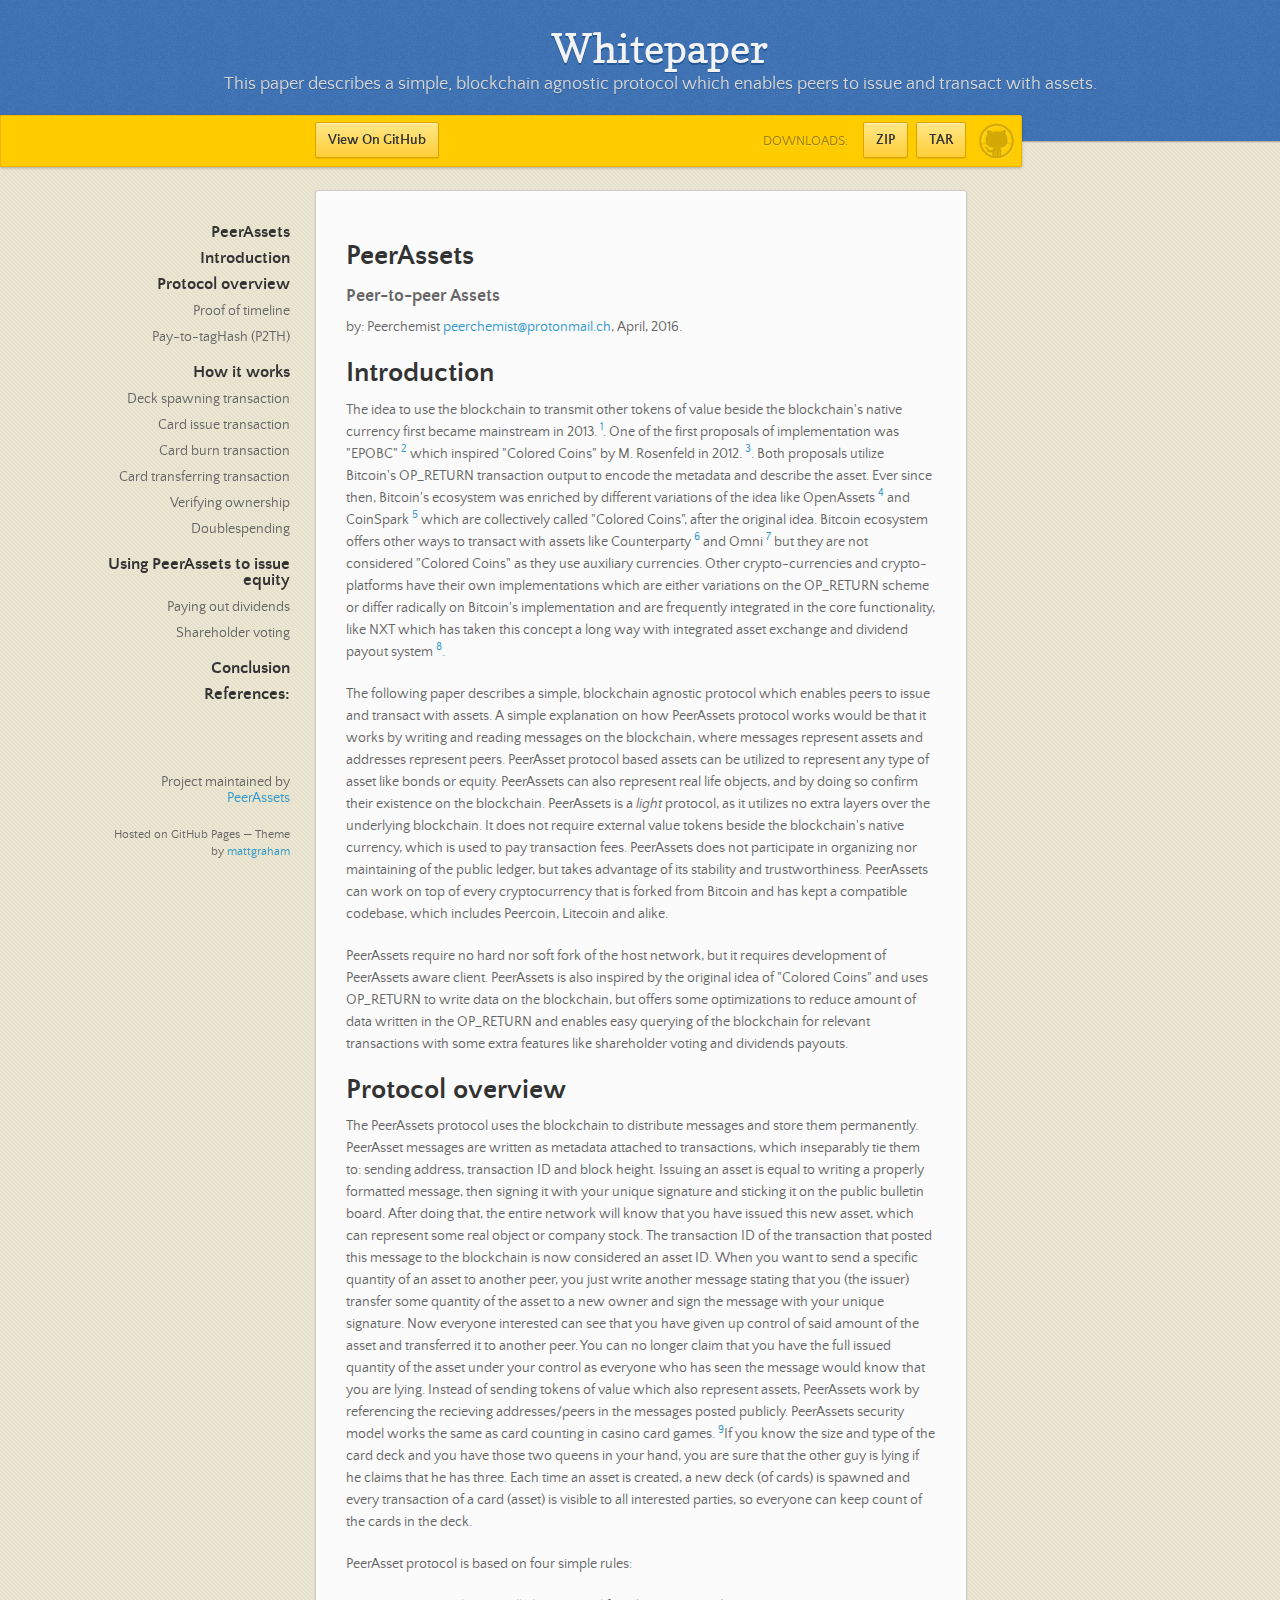
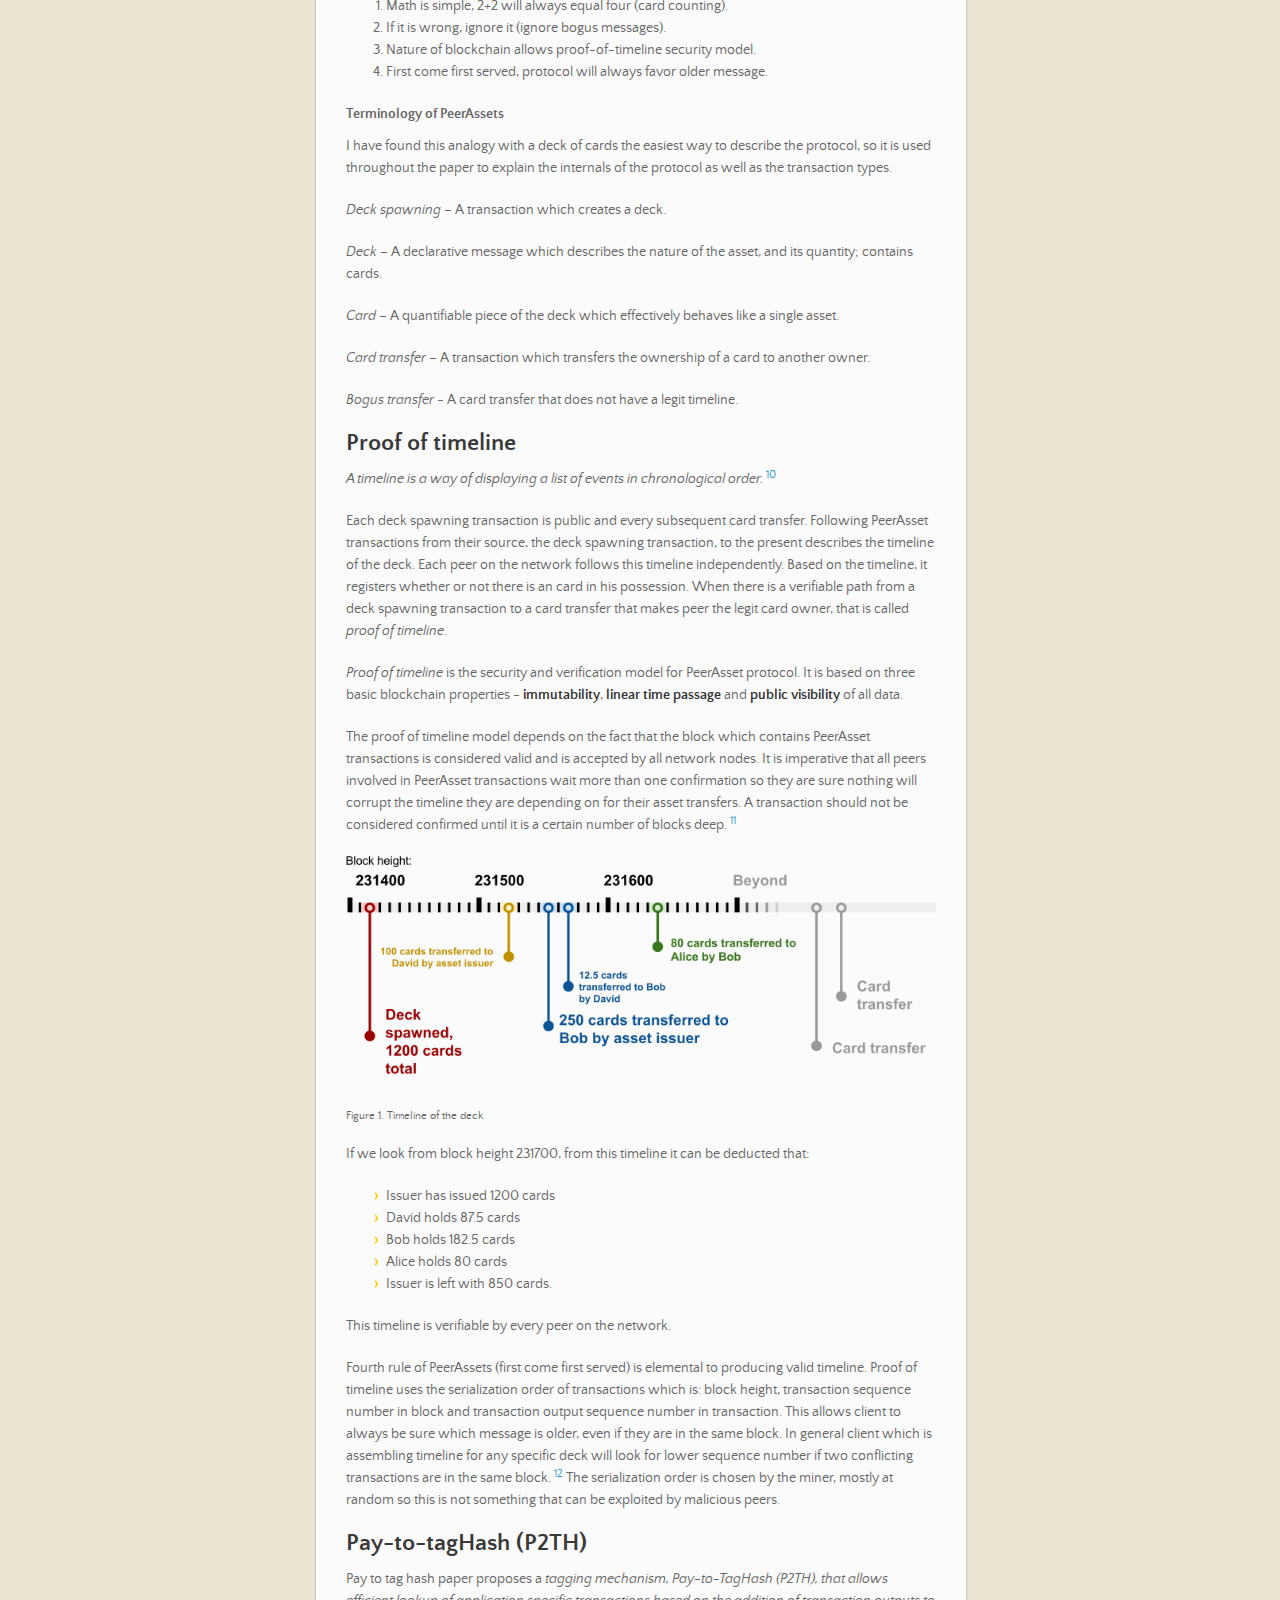
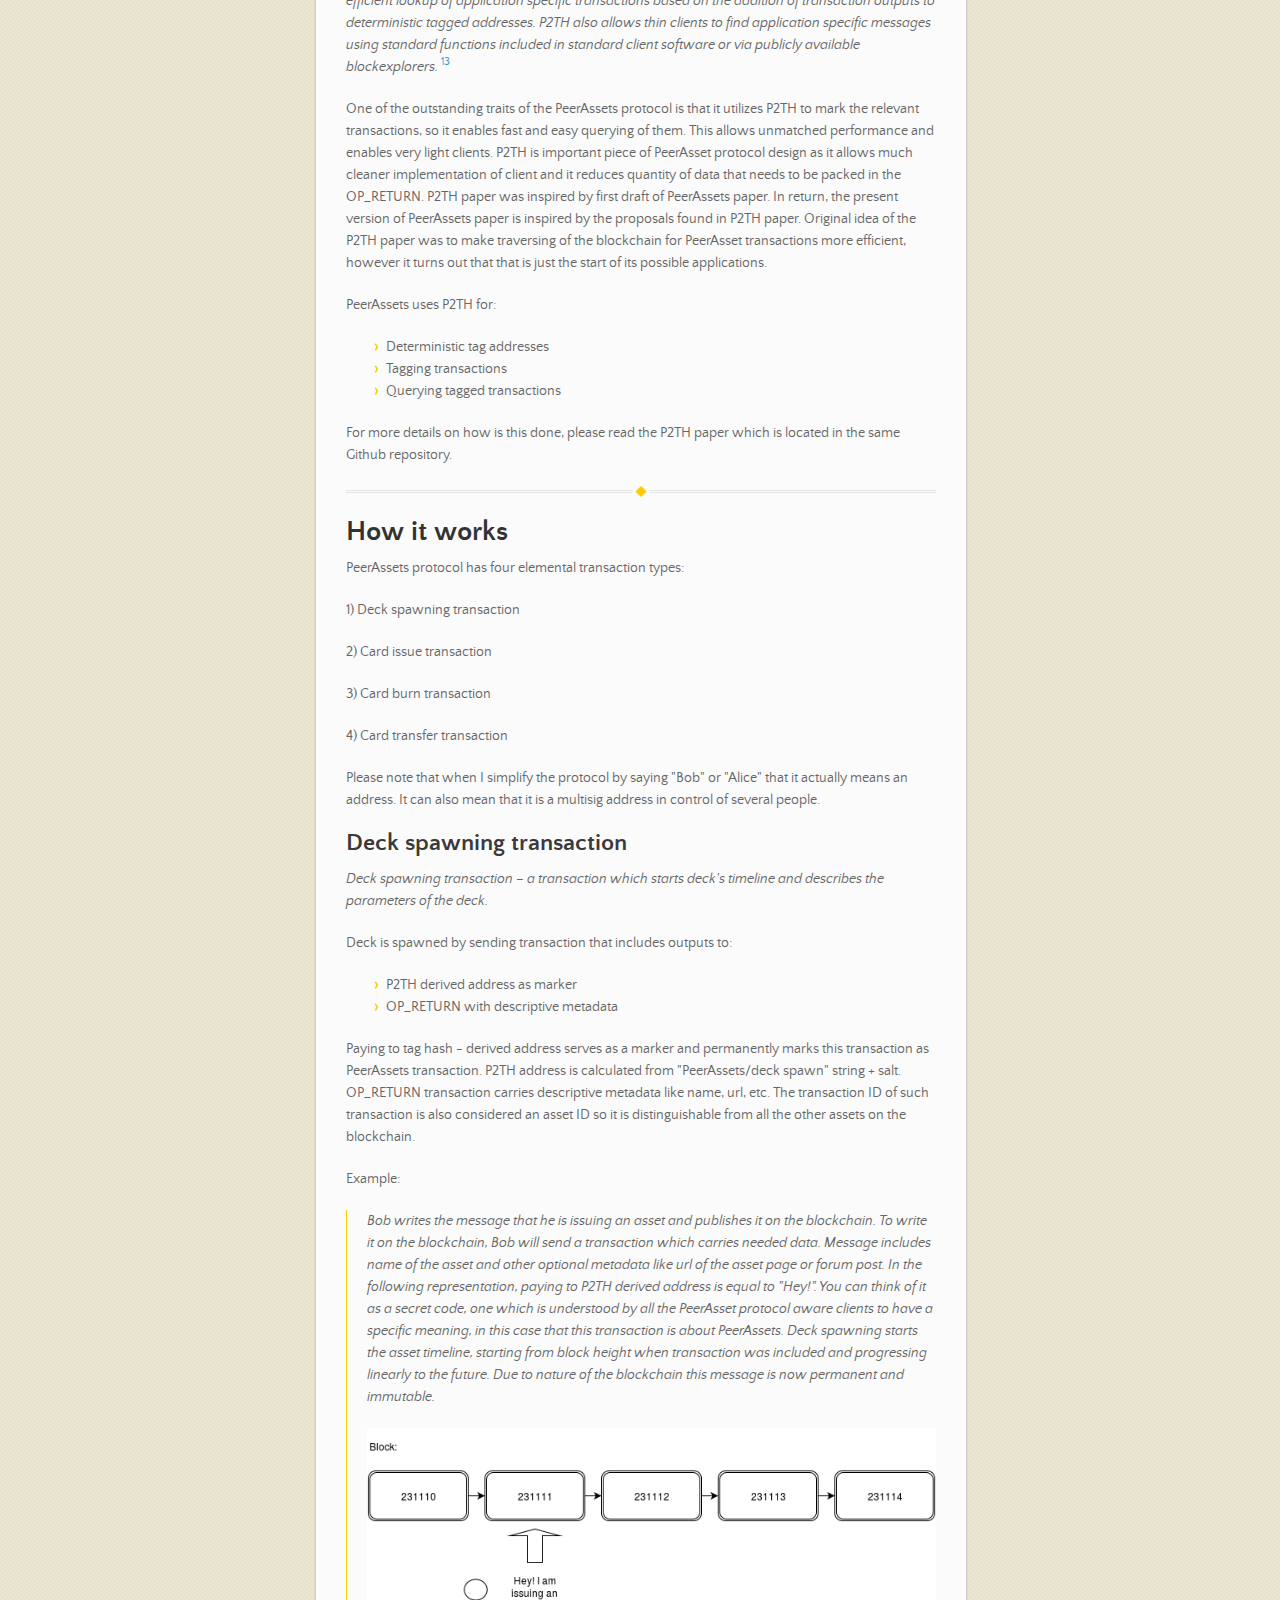
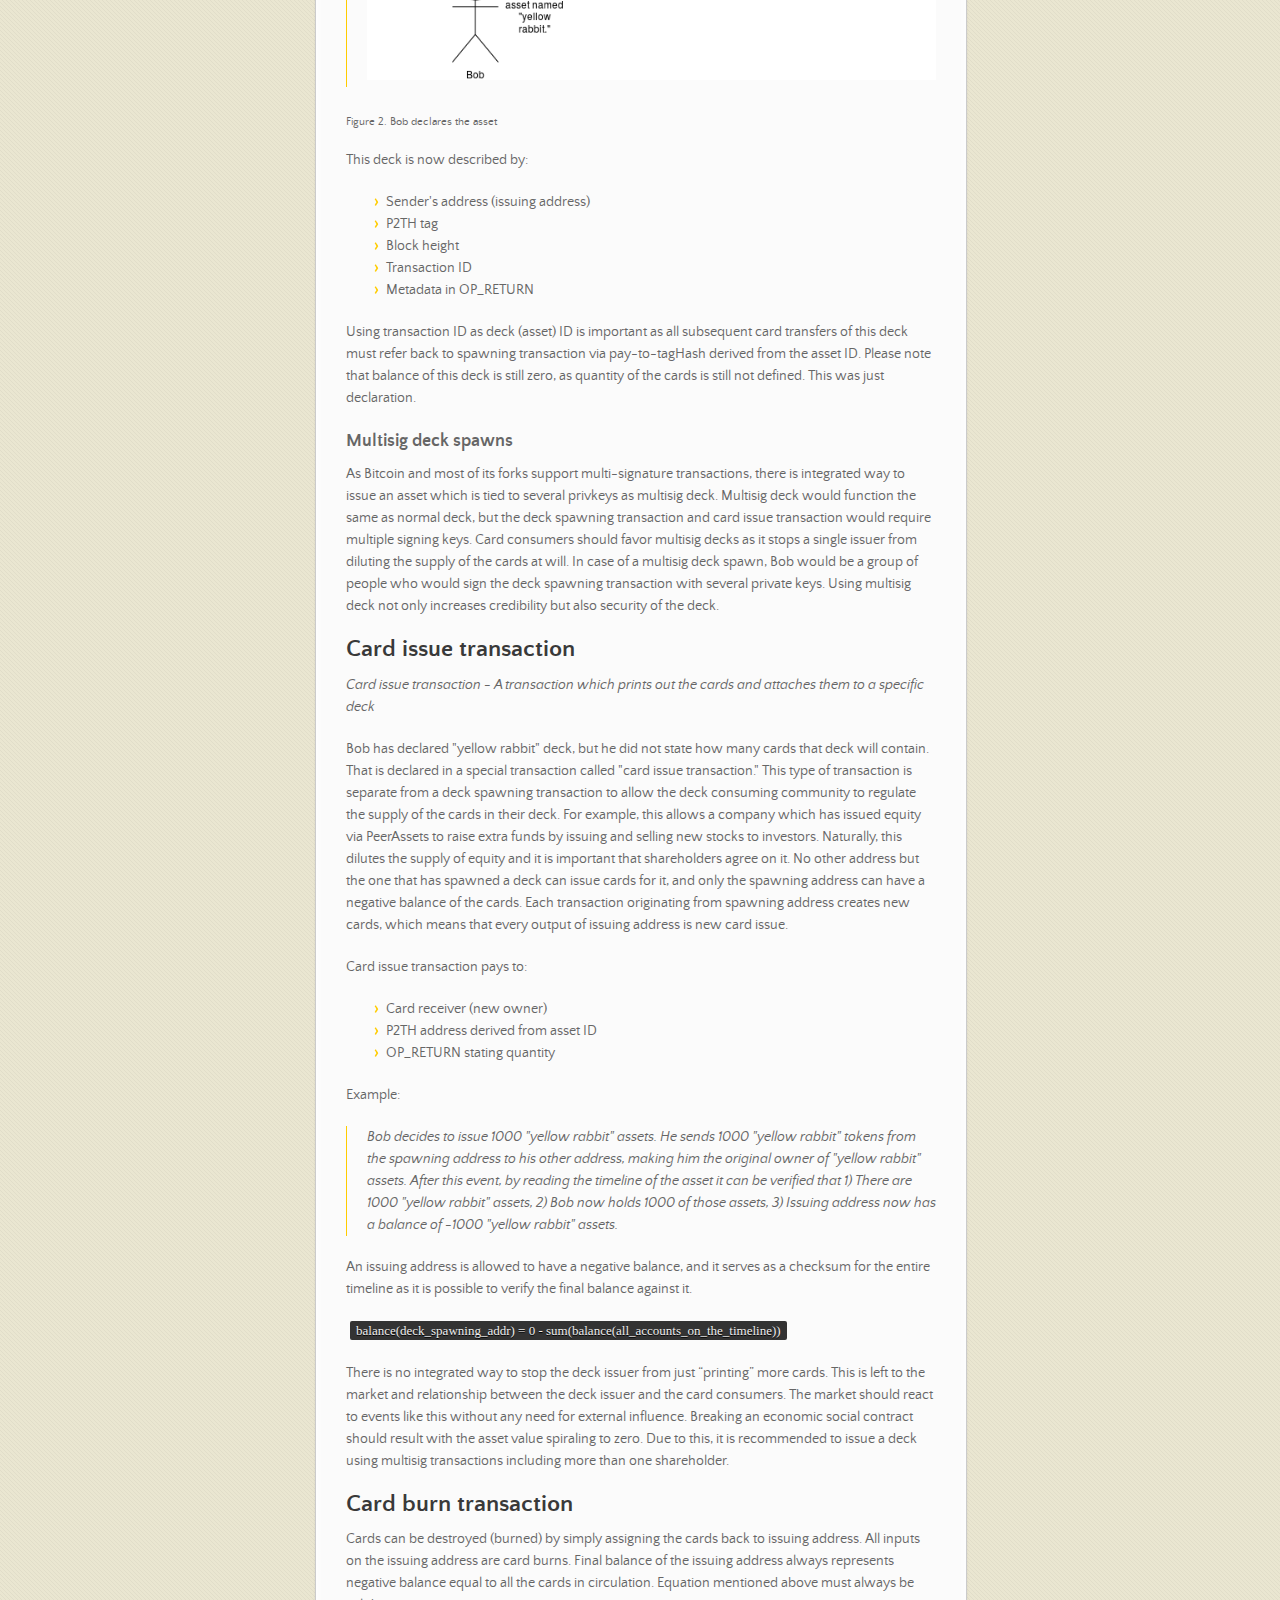
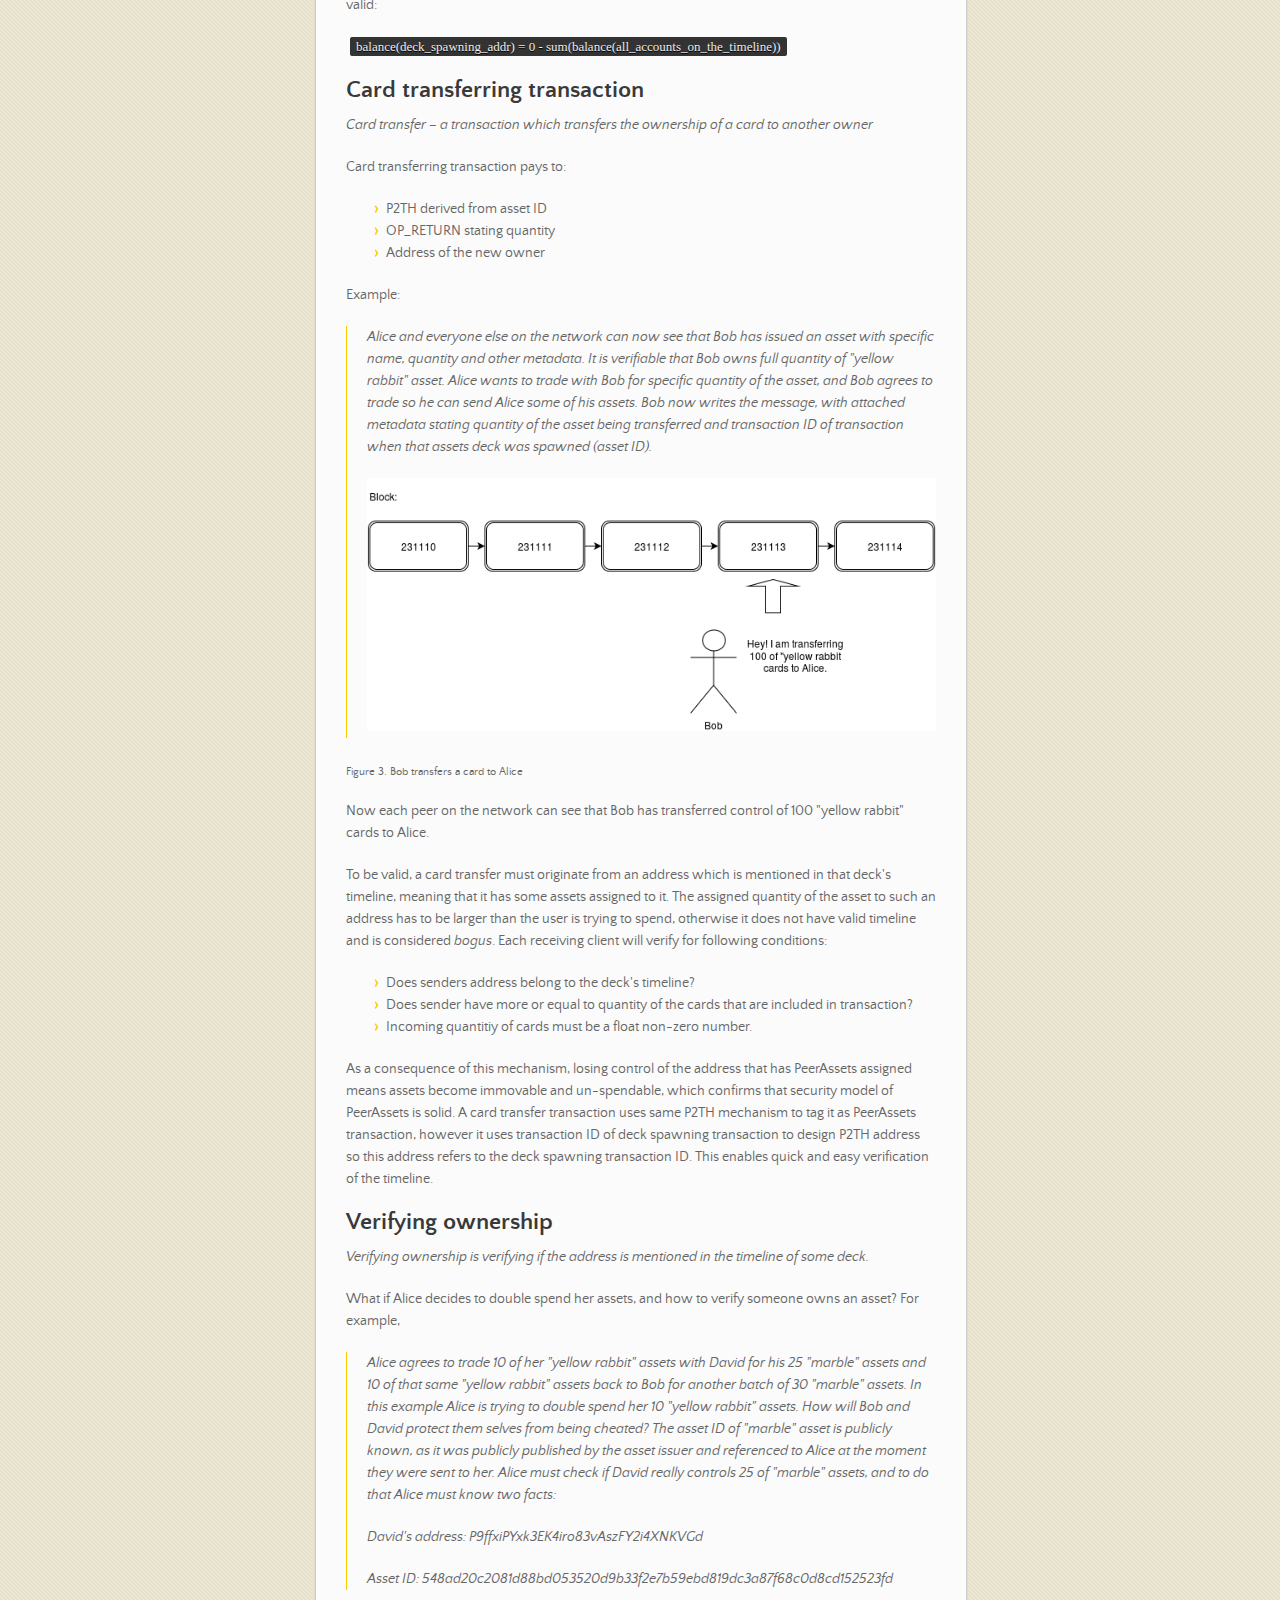
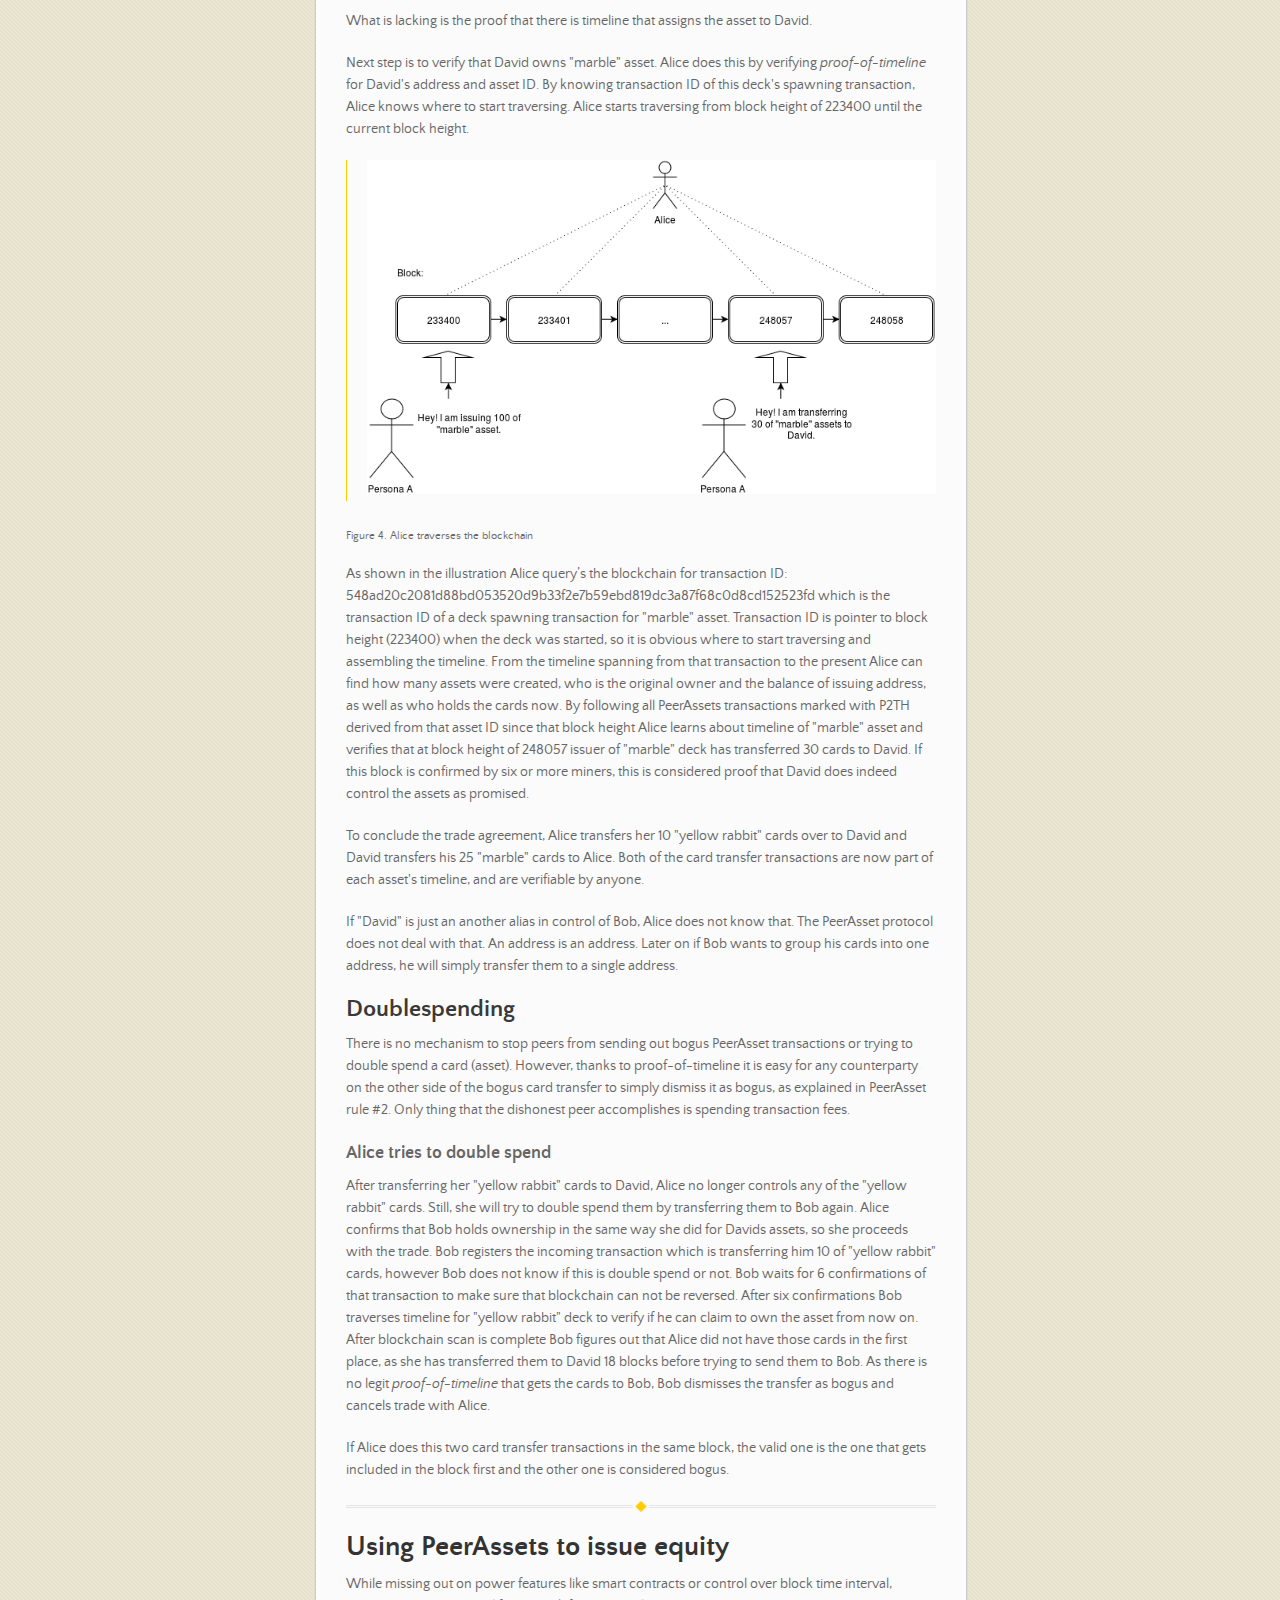
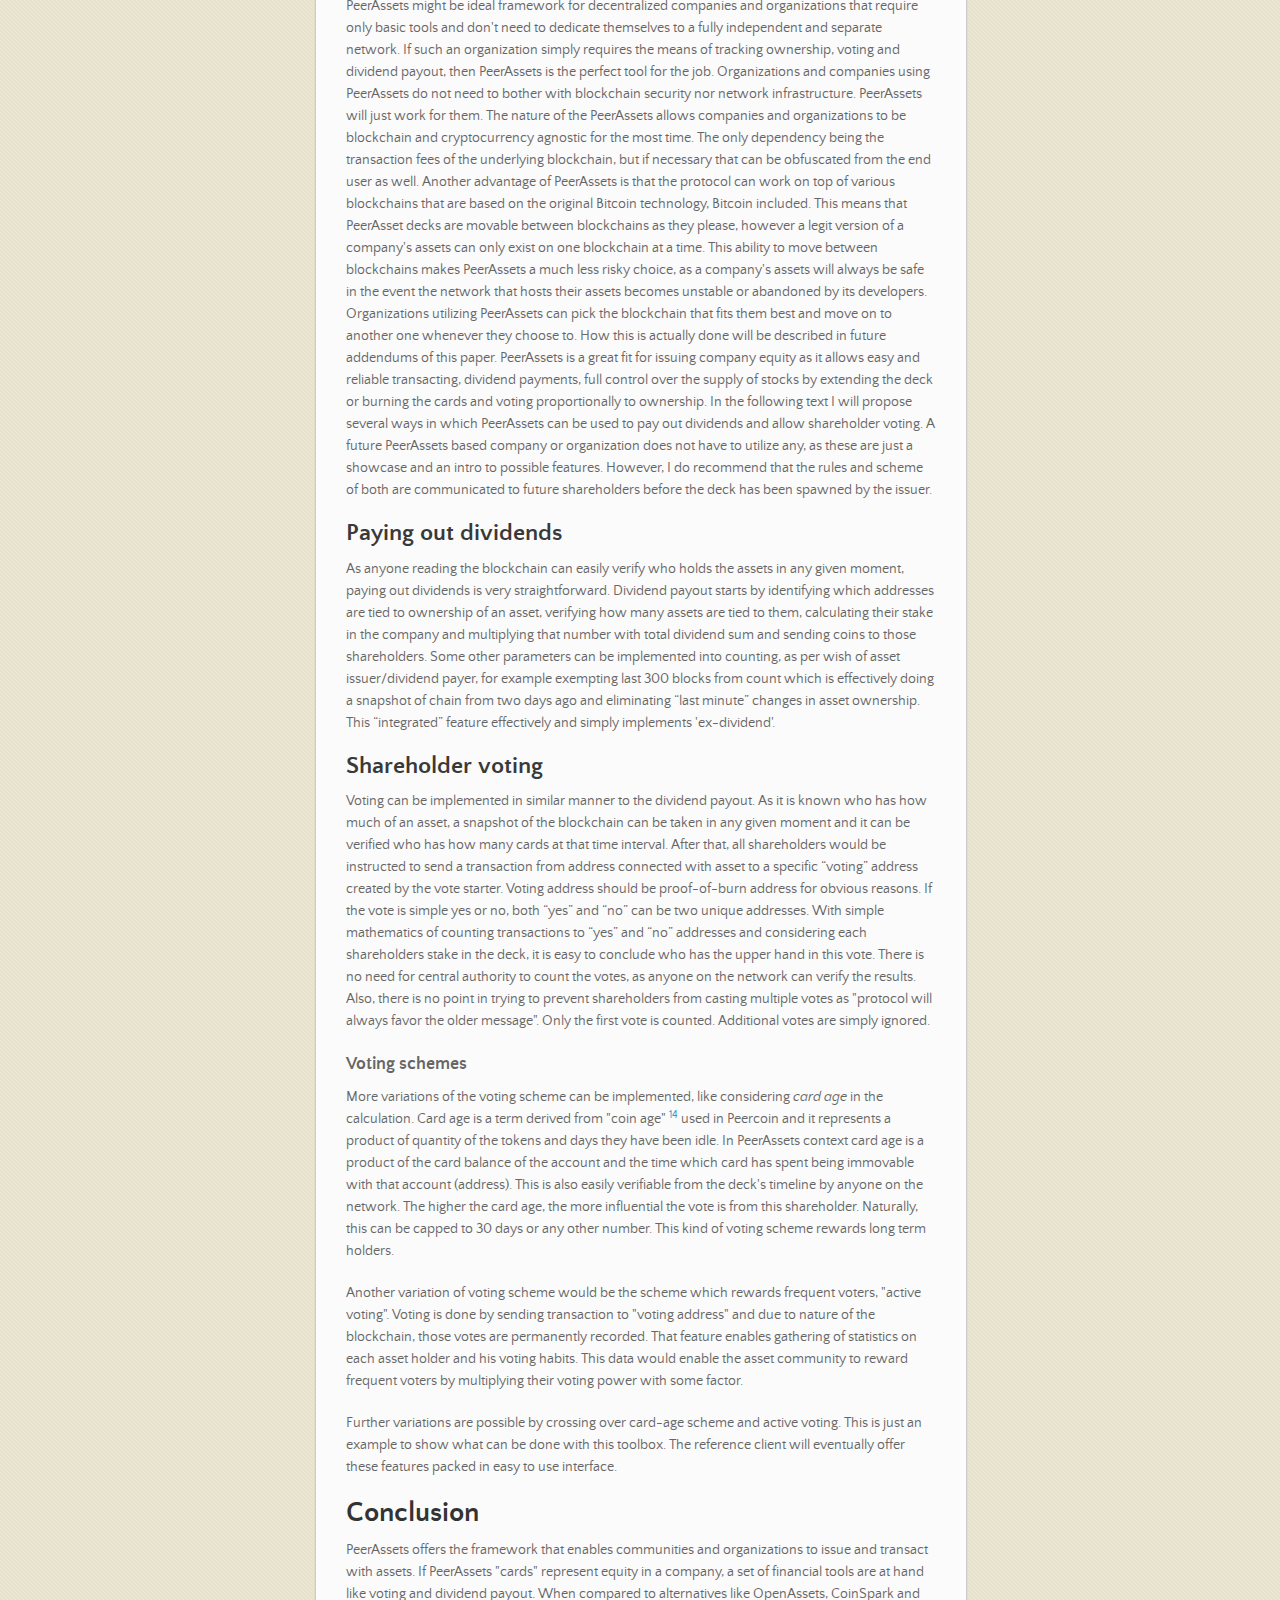
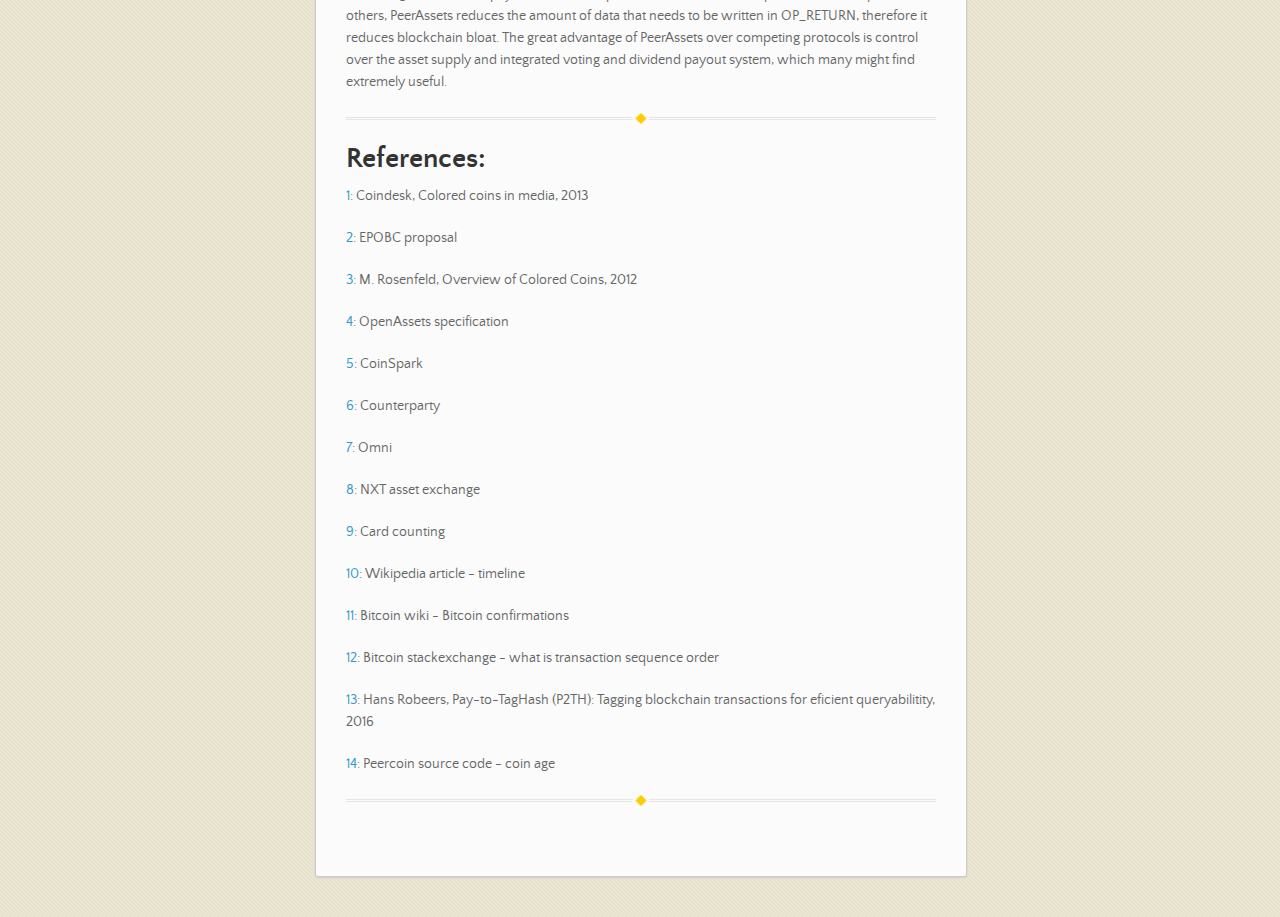
==== index.html @ 504323c9 "Create gh-pages branch via GitHub" ====
<!doctype html>
<html>
  <head>
    <meta charset="utf-8">
    <meta http-equiv="X-UA-Compatible" content="chrome=1">
    <title>Whitepaper by PeerAssets</title>
    <link rel="stylesheet" href="stylesheets/styles.css">
    <link rel="stylesheet" href="stylesheets/github-dark.css">
    <script src="https://ajax.googleapis.com/ajax/libs/jquery/1.7.1/jquery.min.js"></script>
    <script src="javascripts/main.js"></script>
    <!--[if lt IE 9]>
      <script src="//html5shiv.googlecode.com/svn/trunk/html5.js"></script>
    <![endif]-->
    <meta name="viewport" content="width=device-width, initial-scale=1, user-scalable=no">

  </head>
  <body>

      <header>
        <h1>Whitepaper</h1>
        <p>This paper describes a simple, blockchain agnostic protocol which enables peers to issue and transact with assets.</p>
      </header>

      <div id="banner">
        <span id="logo"></span>

        <a href="https://github.com/PeerAssets/WhitePaper" class="button fork"><strong>View On GitHub</strong></a>
        <div class="downloads">
          <span>Downloads:</span>
          <ul>
            <li><a href="https://github.com/PeerAssets/WhitePaper/zipball/master" class="button">ZIP</a></li>
            <li><a href="https://github.com/PeerAssets/WhitePaper/tarball/master" class="button">TAR</a></li>
          </ul>
        </div>
      </div><!-- end banner -->

    <div class="wrapper">
      <nav>
        <ul></ul>
      </nav>
      <section>
        <p></p> <h1>
<a id="peerassets" class="anchor" href="#peerassets" aria-hidden="true"><span aria-hidden="true" class="octicon octicon-link"></span></a>PeerAssets</h1> 
<sub><h3>
<a id="peer-to-peer-assets" class="anchor" href="#peer-to-peer-assets" aria-hidden="true"><span aria-hidden="true" class="octicon octicon-link"></span></a>Peer-to-peer Assets</h3></sub>

<p>by: Peerchemist  <a href="mailto:peerchemist@protonmail.ch">peerchemist@protonmail.ch</a>,  April, 2016.</p>

<h1>
<a id="introduction" class="anchor" href="#introduction" aria-hidden="true"><span aria-hidden="true" class="octicon octicon-link"></span></a>Introduction</h1>

<p>The idea to use the blockchain to transmit other tokens of value beside the blockchain's native currency first became mainstream in 2013. <sup><a href="http://www.coindesk.com/colored-coins-paint-sophisticated-future-for-bitcoin">1</a></sup>. One of the first proposals of implementation was "EPOBC" <sup><a href="https://github.com/chromaway/ngcccbase/wiki/EPOBC_simple">2</a></sup> which inspired "Colored Coins" by M. Rosenfeld in 2012. <sup><a href="https://bitcoil.co.il/BitcoinX.pdf">3</a></sup>. Both proposals utilize Bitcoin's OP_RETURN transaction output to encode the metadata and describe the asset. Ever since then, Bitcoin's ecosystem was enriched by different variations of the idea like OpenAssets <sup><a href="https://github.com/OpenAssets/open-assets-protocol/blob/master/specification.mediawiki">4</a></sup> and CoinSpark <sup><a href="https://github.com/coinspark">5</a></sup> which are collectively called "Colored Coins", after the original idea. Bitcoin ecosystem offers other ways to transact with assets like Counterparty <sup><a href="http://counterparty.io/">6</a></sup> and Omni <sup><a href="http://www.omnilayer.org/">7</a></sup> but they are not considered "Colored Coins" as they use auxiliary currencies. Other crypto-currencies and crypto-platforms have their own implementations which are either variations on the OP_RETURN scheme or differ radically on Bitcoin's implementation and are frequently integrated in the core functionality, like NXT which has taken this concept a long way with integrated asset exchange and dividend payout system <sup><a href="https://nxt.org/what-is-nxt/asset-exchange/">8</a></sup>.</p>

<p>The following paper describes a simple, blockchain agnostic protocol which enables peers to issue and transact with assets. A simple explanation on how PeerAssets protocol works would be that it works by writing and reading messages on the blockchain, where messages represent assets and addresses represent peers. PeerAsset protocol based assets can be utilized to represent any type of asset like bonds or equity. PeerAssets can also represent real life objects, and by doing so confirm their existence on the blockchain. PeerAssets is a <em>light</em> protocol, as it utilizes no extra layers over the underlying blockchain. It does not require external value tokens beside the blockchain's native currency, which is used to pay transaction fees. PeerAssets does not participate in organizing nor maintaining of the public ledger, but takes advantage of its stability and trustworthiness. PeerAssets can work on top of every cryptocurrency that is forked from Bitcoin and has kept a compatible codebase, which includes Peercoin, Litecoin and alike.</p>

<p>PeerAssets require no hard nor soft fork of the host network, but it requires development of PeerAssets aware client. PeerAssets is also inspired by the original idea of "Colored Coins" and uses OP_RETURN to write data on the blockchain, but offers some optimizations to reduce amount of data written in the OP_RETURN and enables easy querying of the blockchain for relevant transactions with some extra features like shareholder voting and dividends payouts.</p>

<h1>
<a id="protocol-overview" class="anchor" href="#protocol-overview" aria-hidden="true"><span aria-hidden="true" class="octicon octicon-link"></span></a>Protocol overview</h1>

<p>The PeerAssets protocol uses the blockchain to distribute messages and store them permanently. PeerAsset messages are written as metadata attached to transactions, which inseparably tie them to: sending address, transaction ID and block height. Issuing an asset is equal to writing a properly formatted message, then signing it with your unique signature and sticking it on the public bulletin board. After doing that, the entire network will know that you have issued this new asset, which can represent some real object or company stock. The transaction ID of the transaction that posted this message to the blockchain is now considered an asset ID. When you want to send a specific quantity of an asset to another peer, you just write another message stating that you (the issuer) transfer some quantity of the asset to a new owner and sign the message with your unique signature. Now everyone interested can see that you have given up control of said amount of the asset and transferred it to another peer. You can no longer claim that you have the full issued quantity of the asset under your control as everyone who has seen the message would know that you are lying. Instead of sending tokens of value which also represent assets, PeerAssets work by referencing the recieving addresses/peers in the messages posted publicly.
PeerAssets security model works the same as card counting in casino card games. <sup><a href="https://en.wikipedia.org/wiki/Card_counting">9</a></sup>If you know the size and type of the card deck and you have those two queens in your hand, you are sure that the other guy is lying if he claims that he has three. Each time an asset is created, a new deck (of cards) is spawned and every transaction of a card (asset) is visible to all interested parties, so everyone can keep count of the cards in the deck.</p>

<p>PeerAsset protocol is based on four simple rules:</p>

<ol>
<li>Math is simple, 2+2 will always equal four (card counting).</li>
<li>If it is wrong, ignore it (ignore bogus messages).</li>
<li>Nature of blockchain allows proof-of-timeline security model.</li>
<li>First come first served, protocol will always favor older message.</li>
</ol>

<h4>
<a id="terminology-of-peerassets" class="anchor" href="#terminology-of-peerassets" aria-hidden="true"><span aria-hidden="true" class="octicon octicon-link"></span></a>Terminology of PeerAssets</h4>

<p>I have found this analogy with a deck of cards the easiest way to describe the protocol, so it is used throughout the paper to explain the internals of the protocol as well as the transaction types.</p>

<p><em>Deck spawning</em> – A transaction which creates a deck.</p>

<p><em>Deck</em> – A declarative message which describes the nature of the asset, and its quantity; contains cards.</p>

<p><em>Card</em> – A quantifiable piece of the deck which effectively behaves like a single asset.</p>

<p><em>Card transfer</em> – A transaction which transfers the ownership of a card to another owner.</p>

<p><em>Bogus transfer</em> - A card transfer that does not have a legit timeline.</p>

<h2>
<a id="proof-of-timeline" class="anchor" href="#proof-of-timeline" aria-hidden="true"><span aria-hidden="true" class="octicon octicon-link"></span></a>Proof of timeline</h2>

<p><em>A timeline is a way of displaying a list of events in chronological order.</em> <sup><a href="https://en.wikipedia.org/wiki/Timeline">10</a></sup></p>

<p>Each deck spawning transaction is public and every subsequent card transfer. Following PeerAsset transactions from their source, the deck spawning transaction, to the present describes the timeline of the deck. Each peer on the network follows this timeline independently. Based on the timeline, it registers whether or not there is an card in his possession. When there is a verifiable path from a deck spawning transaction to a card transfer that makes peer the legit card owner, that is called <em>proof of timeline</em>.</p>

<p><em>Proof of timeline</em> is the security and verification model for PeerAsset protocol. It is based on three basic blockchain properties - <strong>immutability</strong>, <strong>linear time passage</strong> and <strong>public visibility</strong> of all data.</p>

<p>The proof of timeline model depends on the fact that the block which contains PeerAsset transactions is considered valid and is accepted by all network nodes. It is imperative that all peers involved in PeerAsset transactions wait more than one confirmation so they are sure nothing will corrupt the timeline they are depending on for their asset transfers. A transaction should not be considered confirmed until it is a certain number of blocks deep. <sup><a href="https://en.bitcoin.it/wiki/Confirmation">11</a></sup></p>

<p><img src="timeline.png" alt="Deck timeline"></p>

<p><sub>Figure 1. Timeline of the deck</sub></p>

<p>If we look from block height 231700, from this timeline it can be deducted that:</p>

<ul>
<li>Issuer has issued 1200 cards</li>
<li>David holds 87.5 cards</li>
<li>Bob holds 182.5 cards</li>
<li>Alice holds 80 cards</li>
<li>Issuer is left with 850 cards.</li>
</ul>

<p>This timeline is verifiable by every peer on the network.</p>

<p>Fourth rule of PeerAssets (first come first served) is elemental to producing valid timeline. Proof of timeline uses the serialization order of transactions which is: block height, transaction sequence number in block and transaction output sequence number in transaction. This allows client to always be sure which message is older, even if they are in the same block. In general client which is assembling timeline for any specific deck will look for lower sequence number if two conflicting transactions are in the same block. <sup><a href="http://bitcoin.stackexchange.com/questions/2025/what-is-txins-sequence">12</a></sup> The serialization order is chosen by the miner, mostly at random so this is not something that can be exploited by malicious peers.</p>

<h2>
<a id="pay-to-taghash-p2th" class="anchor" href="#pay-to-taghash-p2th" aria-hidden="true"><span aria-hidden="true" class="octicon octicon-link"></span></a>Pay-to-tagHash (P2TH)</h2>

<p>Pay to tag hash paper proposes a <em>tagging mechanism, Pay-to-TagHash (P2TH), that allows efficient lookup of application specific transactions based on the addition of transaction outputs to deterministic tagged addresses. P2TH also allows thin clients to find application specific messages using standard functions included in standard client software or via publicly available blockexplorers.</em> <sup><a href="http://peerassets.github.io/P2TH/">13</a></sup></p>

<p>One of the outstanding traits of the PeerAssets protocol is that it utilizes P2TH to mark the relevant transactions, so it enables fast and easy querying of them. This allows unmatched performance and enables very light clients. P2TH is important piece of PeerAsset protocol design as it allows much cleaner implementation of client and it reduces quantity of data that needs to be packed in the OP_RETURN. P2TH paper was inspired by first draft of PeerAssets paper. In return, the present version of PeerAssets paper is inspired by the proposals found in P2TH paper. Original idea of the P2TH paper was to make traversing of the blockchain for PeerAsset transactions more efficient, however it turns out that that is just the start of its possible applications.</p>

<p>PeerAssets uses P2TH for:</p>

<ul>
<li>Deterministic tag addresses</li>
<li>Tagging transactions</li>
<li>Querying tagged transactions</li>
</ul>

<p>For more details on how is this done, please read the P2TH paper which is located in the same Github repository.</p>

<hr>

<h1>
<a id="how-it-works" class="anchor" href="#how-it-works" aria-hidden="true"><span aria-hidden="true" class="octicon octicon-link"></span></a>How it works</h1>

<p>PeerAssets protocol has four elemental transaction types:</p>

<p>1) Deck spawning transaction</p>

<p>2) Card issue transaction</p>

<p>3) Card burn transaction</p>

<p>4) Card transfer transaction</p>

<p>Please note that when I simplify the protocol by saying "Bob" or "Alice" that it actually means an address. It can also mean that it is a multisig address in control of several people.</p>

<h2>
<a id="deck-spawning-transaction" class="anchor" href="#deck-spawning-transaction" aria-hidden="true"><span aria-hidden="true" class="octicon octicon-link"></span></a>Deck spawning transaction</h2>

<p><em>Deck spawning transaction – a transaction which starts deck's timeline and describes the parameters of the deck.</em></p>

<p>Deck is spawned by sending transaction that includes outputs to:</p>

<ul>
<li>P2TH derived address as marker</li>
<li>OP_RETURN with descriptive metadata</li>
</ul>

<p>Paying to tag hash - derived address serves as a marker and permanently marks this transaction as PeerAssets transaction. P2TH address is calculated from "PeerAssets/deck spawn" string + salt.
OP_RETURN transaction carries descriptive metadata like name, url, etc. The transaction ID of such transaction is also considered an asset ID so it is distinguishable from all the other assets on the blockchain.</p>

<p>Example:</p>

<blockquote>
<p>Bob writes the message that he is issuing an asset and publishes it on the blockchain. To write it on the blockchain, Bob will send a transaction which carries needed data. Message includes name of the asset and other optional metadata like url of the asset page or forum post. In the following representation, paying to P2TH derived address is equal to "Hey!". You can think of it as a secret code, one which is understood by all the PeerAsset protocol aware clients to have a specific meaning, in this case that this transaction is about PeerAssets. Deck spawning starts the asset timeline, starting from block height when transaction was included and progressing linearly to the future. Due to nature of the blockchain this message is now permanent and immutable.</p>

<p><img src="DeckSpawning.png" alt="Bob declares the asset"></p>
</blockquote>

<p><sub>Figure 2. Bob declares the asset</sub></p>

<p>This deck is now described by:</p>

<ul>
<li>Sender's address (issuing address)</li>
<li>P2TH tag</li>
<li>Block height</li>
<li>Transaction ID</li>
<li>Metadata in OP_RETURN</li>
</ul>

<p>Using transaction ID as deck (asset) ID is important as all subsequent card transfers of this deck must refer back to spawning transaction via pay-to-tagHash derived from the asset ID. Please note that balance of this deck is still zero, as quantity of the cards is still not defined. This was just declaration.</p>

<h3>
<a id="multisig-deck-spawns" class="anchor" href="#multisig-deck-spawns" aria-hidden="true"><span aria-hidden="true" class="octicon octicon-link"></span></a>Multisig deck spawns</h3>

<p>As Bitcoin and most of its forks support multi-signature transactions, there is integrated way to issue an asset which is tied to several privkeys as multisig deck. Multisig deck would function the same as normal deck, but the deck spawning transaction and card issue transaction would require multiple signing keys. Card consumers should favor multisig decks as it stops a single issuer from diluting the supply of the cards at will.
In case of a multisig deck spawn, Bob would be a group of people who would sign the deck spawning transaction with several private keys. Using multisig deck not only increases credibility but also security of the deck.</p>

<h2>
<a id="card-issue-transaction" class="anchor" href="#card-issue-transaction" aria-hidden="true"><span aria-hidden="true" class="octicon octicon-link"></span></a>Card issue transaction</h2>

<p><em>Card issue transaction - A transaction which prints out the cards and attaches them to a specific deck</em></p>

<p>Bob has declared "yellow rabbit" deck, but he did not state how many cards that deck will contain. That is declared in a special transaction called "card issue transaction." This type of transaction is separate from a deck spawning transaction to allow the deck consuming community to regulate the supply of the cards in their deck.
For example, this allows a company which has issued equity via PeerAssets to raise extra funds by issuing and selling new stocks to investors. Naturally, this dilutes the supply of equity and it is important that shareholders agree on it. No other address but the one that has spawned a deck can issue cards for it, and only the spawning address can have a negative balance of the cards. Each transaction originating from spawning address creates new cards, which means that every output of issuing address is new card issue.</p>

<p>Card issue transaction pays to:</p>

<ul>
<li>Card receiver (new owner)</li>
<li>P2TH address derived from asset ID</li>
<li>OP_RETURN stating quantity</li>
</ul>

<p>Example:</p>

<blockquote>
<p>Bob decides to issue 1000 "yellow rabbit" assets. He sends 1000 "yellow rabbit" tokens from the spawning address to his other address, making him the original owner of "yellow rabbit" assets. After this event, by reading the timeline of the asset it can be verified that 1) There are 1000 "yellow rabbit" assets, 2) Bob now holds 1000 of those assets, 3) Issuing address now has a balance of -1000 "yellow rabbit" assets.</p>
</blockquote>

<p>An issuing address is allowed to have a negative balance, and it serves as a checksum for the entire timeline as it is possible to verify the final balance against it.</p>

<p><code>balance(deck_spawning_addr) = 0 -  sum(balance(all_accounts_on_the_timeline))</code></p>

<p>There is no integrated way to stop the deck issuer from just “printing” more cards. This is left to the market and relationship between the deck issuer and the card consumers. The market should react to events like this without any need for external influence. Breaking an economic social contract should result with the asset value spiraling to zero. Due to this, it is recommended to issue a deck using multisig transactions including more than one shareholder.</p>

<h2>
<a id="card-burn-transaction" class="anchor" href="#card-burn-transaction" aria-hidden="true"><span aria-hidden="true" class="octicon octicon-link"></span></a>Card burn transaction</h2>

<p>Cards can be destroyed (burned) by simply assigning the cards back to issuing address. All inputs on the issuing address are card burns.
Final balance of the issuing address always represents negative balance equal to all the cards in circulation. Equation mentioned above must always be valid:</p>

<p><code>balance(deck_spawning_addr) = 0 -  sum(balance(all_accounts_on_the_timeline))</code></p>

<h2>
<a id="card-transferring-transaction" class="anchor" href="#card-transferring-transaction" aria-hidden="true"><span aria-hidden="true" class="octicon octicon-link"></span></a>Card transferring transaction</h2>

<p><em>Card transfer – a transaction which transfers the ownership of a card to another owner</em></p>

<p>Card transferring transaction pays to:</p>

<ul>
<li>P2TH derived from asset ID</li>
<li>OP_RETURN stating quantity</li>
<li>Address of the new owner</li>
</ul>

<p>Example:</p>

<blockquote>
<p>Alice and everyone else on the network can now see that Bob has issued an asset with specific name, quantity and other metadata. It is verifiable that Bob owns full quantity of "yellow rabbit" asset. Alice wants to trade with Bob for specific quantity of the asset, and Bob agrees to trade so he can send Alice some of his assets. Bob now writes the message, with attached metadata stating quantity of the asset being transferred and transaction ID of transaction when that assets deck was spawned (asset ID).</p>

<p><img src="CardTransfer.png" alt="Bob transfers a card to Alice"></p>
</blockquote>

<p><sub>Figure 3. Bob transfers a card to Alice</sub></p>

<p>Now each peer on the network can see that Bob has transferred control of 100 "yellow rabbit" cards to Alice.</p>

<p>To be valid, a card transfer must originate from an address which is mentioned in that deck's timeline, meaning that it has some assets assigned to it. The assigned quantity of the asset to such an address has to be larger than the user is trying to spend, otherwise it does not have valid timeline and is considered <em>bogus</em>. Each receiving client will verify for following conditions:</p>

<ul>
<li>Does senders address belong to the deck's timeline?</li>
<li>Does sender have more or equal to quantity of the cards that are included in transaction?</li>
<li>Incoming quantitiy of cards must be a float non-zero number.</li>
</ul>

<p>As a consequence of this mechanism, losing control of the address that has PeerAssets assigned means assets become immovable and un-spendable, which confirms that security model of PeerAssets is solid. A card transfer transaction uses same P2TH mechanism to tag it as PeerAssets transaction, however it uses transaction ID of deck spawning transaction to design P2TH address so this address refers to the deck spawning transaction ID. This enables quick and easy verification of the timeline.</p>

<h2>
<a id="verifying-ownership" class="anchor" href="#verifying-ownership" aria-hidden="true"><span aria-hidden="true" class="octicon octicon-link"></span></a>Verifying ownership</h2>

<p><em>Verifying ownership is verifying if the address is mentioned in the timeline of some deck.</em></p>

<p>What if Alice decides to double spend her assets, and how to verify someone owns an asset?
For example,</p>

<blockquote>
<p>Alice agrees to trade 10 of her "yellow rabbit" assets with David for his 25 "marble" assets and 10 of that same "yellow rabbit" assets back to Bob for another batch of 30 "marble" assets. In this example Alice is trying to double spend her 10 "yellow rabbit" assets. How will Bob and David protect them selves from being cheated?
The asset ID of "marble" asset is publicly known, as it was publicly published by the asset issuer and referenced to Alice at the moment they were sent to her. Alice must check if David really controls 25 of "marble" assets, and to do that Alice must know two facts:</p>

<p>David's address: P9ffxiPYxk3EK4iro83vAszFY2i4XNKVGd</p>

<p>Asset ID: 548ad20c2081d88bd053520d9b33f2e7b59ebd819dc3a87f68c0d8cd152523fd</p>
</blockquote>

<p>What is lacking is the proof that there is timeline that assigns the asset to David.</p>

<p>Next step is to verify that David owns "marble" asset. Alice does this by verifying <em>proof-of-timeline</em> for David's address and asset ID. By knowing transaction ID of this deck's spawning transaction, Alice knows where to start traversing. Alice starts traversing from block height of 223400 until the current block height.</p>

<blockquote>
<p><img src="TraversingBlockchain.png" alt="Alice traverses the blockchain"></p>
</blockquote>

<p><sub>Figure 4. Alice traverses the blockchain</sub></p>

<p>As shown in the illustration Alice query’s the blockchain for transaction ID: 548ad20c2081d88bd053520d9b33f2e7b59ebd819dc3a87f68c0d8cd152523fd which is the transaction ID of a deck spawning transaction for "marble" asset. Transaction ID is pointer to block height (223400) when the deck was started, so it is obvious where to start traversing and assembling the timeline. From the timeline spanning from that transaction to the present Alice can find how many assets were created, who is the original owner and the balance of issuing address, as well as who holds the cards now.
By following all PeerAssets transactions marked with P2TH derived from that asset ID since that block height Alice learns about timeline of "marble" asset and verifies that at block height of 248057 issuer of "marble" deck has transferred 30 cards to David. If this block is confirmed by six or more miners, this is considered proof that David does indeed control the assets as promised.</p>

<p>To conclude the trade agreement, Alice transfers her 10 "yellow rabbit" cards over to David and David transfers his 25 "marble" cards to Alice. Both of the card transfer transactions are now part of each asset's timeline, and are verifiable by anyone.</p>

<p>If "David" is just an another alias in control of Bob, Alice does not know that. The PeerAsset protocol does not deal with that. An address is an address. Later on if Bob wants to group his cards into one address, he will simply transfer them to a single address.</p>

<h2>
<a id="doublespending" class="anchor" href="#doublespending" aria-hidden="true"><span aria-hidden="true" class="octicon octicon-link"></span></a>Doublespending</h2>

<p>There is no mechanism to stop peers from sending out bogus PeerAsset transactions or trying to double spend a card (asset). However, thanks to proof-of-timeline it is easy for any counterparty on the other side of the bogus card transfer to simply dismiss it as bogus, as explained in PeerAsset rule #2. Only thing that the dishonest peer accomplishes is spending transaction fees.</p>

<h3>
<a id="alice-tries-to-double-spend" class="anchor" href="#alice-tries-to-double-spend" aria-hidden="true"><span aria-hidden="true" class="octicon octicon-link"></span></a>Alice tries to double spend</h3>

<p>After transferring her "yellow rabbit" cards to David, Alice no longer controls any of the "yellow rabbit" cards. Still, she will try to double spend them by transferring them to Bob again. Alice confirms that Bob holds ownership in the same way she did for Davids assets, so she proceeds with the trade. Bob registers the incoming transaction which is transferring him 10 of "yellow rabbit" cards, however Bob does not know if this is double spend or not. Bob waits for 6 confirmations of that transaction to make sure that blockchain can not be reversed. After six confirmations Bob traverses timeline for "yellow rabbit" deck to verify if he can claim to own the asset from now on. After blockchain scan is complete Bob figures out that Alice did not have those cards in the first place, as she has transferred them to David 18 blocks before trying to send them to Bob.
As there is no legit <em>proof-of-timeline</em> that gets the cards to Bob, Bob dismisses the transfer as bogus and cancels trade with Alice.</p>

<p>If Alice does this two card transfer transactions in the same block, the valid one is the one that gets included in the block first and the other one is considered bogus.</p>

<hr>

<h1>
<a id="using-peerassets-to-issue-equity" class="anchor" href="#using-peerassets-to-issue-equity" aria-hidden="true"><span aria-hidden="true" class="octicon octicon-link"></span></a>Using PeerAssets to issue equity</h1>

<p>While missing out on power features like smart contracts or control over block time interval, PeerAssets might be ideal framework for decentralized companies and organizations that require only basic tools and don't need to dedicate themselves to a fully independent and separate network. If such an organization simply requires the means of tracking ownership, voting and dividend payout, then PeerAssets is the perfect tool for the job.
Organizations and companies using PeerAssets do not need to bother with blockchain security nor network infrastructure. PeerAssets will just work for them. The nature of the PeerAssets allows companies and organizations to be blockchain and cryptocurrency agnostic for the most time. The only dependency being the transaction fees of the underlying blockchain, but if necessary that can be obfuscated from the end user as well.
Another advantage of PeerAssets is that the protocol can work on top of various blockchains that are based on the original Bitcoin technology, Bitcoin included. This means that PeerAsset decks are movable between blockchains as they please, however a legit version of a company's assets can only exist on one blockchain at a time. This ability to move between blockchains makes PeerAssets a much less risky choice, as a company's assets will always be safe in the event the network that hosts their assets becomes unstable or abandoned by its developers. Organizations utilizing PeerAssets can pick the blockchain that fits them best and move on to another one whenever they choose to. How this is actually done will be described in future addendums of this paper.
PeerAssets is a great fit for issuing company equity as it allows easy and reliable transacting, dividend payments, full control over the supply of stocks by extending the deck or burning the cards and voting proportionally to ownership. In the following text I will propose several ways in which PeerAssets can be used to pay out dividends and allow shareholder voting. A future PeerAssets based company or organization does not have to utilize any, as these are just a showcase and an intro to possible features. However, I do recommend that the rules and scheme of both are communicated to future shareholders before the deck has been spawned by the issuer.</p>

<h2>
<a id="paying-out-dividends" class="anchor" href="#paying-out-dividends" aria-hidden="true"><span aria-hidden="true" class="octicon octicon-link"></span></a>Paying out dividends</h2>

<p>As anyone reading the blockchain can easily verify who holds the assets in any given moment, paying out dividends is very straightforward. Dividend payout starts by identifying which addresses are tied to ownership of an asset, verifying how many assets are tied to them, calculating their stake in the company and multiplying that number with total dividend sum and sending coins to those shareholders. Some other parameters can be implemented into counting, as per wish of asset issuer/dividend payer, for example exempting last 300 blocks from count which is effectively doing a snapshot of chain from two days ago and eliminating “last minute” changes in asset ownership. This “integrated” feature effectively and simply implements 'ex-dividend'.</p>

<h2>
<a id="shareholder-voting" class="anchor" href="#shareholder-voting" aria-hidden="true"><span aria-hidden="true" class="octicon octicon-link"></span></a>Shareholder voting</h2>

<p>Voting can be implemented in similar manner to the dividend payout. As it is known who has how much of an asset, a snapshot of the blockchain can be taken in any given moment and it can be verified who has how many cards at that time interval. After that, all shareholders would be instructed to send a transaction from address connected with asset to a specific “voting” address created by the vote starter. Voting address should be proof-of-burn address for obvious reasons. If the vote is simple yes or no, both “yes” and “no” can be two unique addresses. With simple mathematics of counting transactions to “yes” and “no” addresses and considering each shareholders stake in the deck, it is easy to conclude who has the upper hand in this vote. There is no need for central authority to count the votes, as anyone on the network can verify the results. Also, there is no point in trying to prevent shareholders from casting multiple votes as "protocol will always favor the older message". Only the first vote is counted. Additional votes are simply ignored.</p>

<h3>
<a id="voting-schemes" class="anchor" href="#voting-schemes" aria-hidden="true"><span aria-hidden="true" class="octicon octicon-link"></span></a>Voting schemes</h3>

<p>More variations of the voting scheme can be implemented, like considering <em>card age</em> in the calculation. Card age is a term derived from "coin age" <sup><a href="https://github.com/ppcoin/ppcoin/blob/master/src/kernel.cpp">14</a></sup> used in Peercoin and it represents a product of quantity of the tokens and days they have been idle. In PeerAssets context card age is a product of the card balance of the account and the time which card has spent being immovable with that account (address). This is also easily verifiable from the deck's timeline by anyone on the network. The higher the card age, the more influential the vote is from this shareholder. Naturally, this can be capped to 30 days or any other number. This kind of voting scheme rewards long term holders.</p>

<p>Another variation of voting scheme would be the scheme which rewards frequent voters, "active voting".
Voting is done by sending transaction to "voting address" and due to nature of the blockchain, those votes are permanently recorded. That feature enables gathering of statistics on each asset holder and his voting habits. This data would enable the asset community to reward frequent voters by multiplying their voting power with some factor.</p>

<p>Further variations are possible by crossing over card-age scheme and active voting. This is just an example to show what can be done with this toolbox. The reference client will eventually offer these features packed in easy to use interface.</p>

<h1>
<a id="conclusion" class="anchor" href="#conclusion" aria-hidden="true"><span aria-hidden="true" class="octicon octicon-link"></span></a>Conclusion</h1>

<p>PeerAssets offers the framework that enables communities and organizations to issue and transact with assets. If PeerAssets "cards" represent equity in a company, a set of financial tools are at hand like voting and dividend payout. When compared to alternatives like OpenAssets, CoinSpark and others, PeerAssets reduces the amount of data that needs to be written in OP_RETURN, therefore it reduces blockchain bloat. The great advantage of PeerAssets over competing protocols is control over the asset supply and integrated voting and dividend payout system, which many might find extremely useful.</p>

<hr>

<h1>
<a id="references" class="anchor" href="#references" aria-hidden="true"><span aria-hidden="true" class="octicon octicon-link"></span></a>References:</h1>

<p><a href="http://www.coindesk.com/colored-coins-paint-sophisticated-future-for-bitcoin">1</a>: Coindesk, Colored coins in media, 2013</p>

<p><a href="https://github.com/chromaway/ngcccbase/wiki/EPOBC_simple">2</a>: EPOBC proposal</p>

<p><a href="https://bitcoil.co.il/BitcoinX.pdf">3</a>: M. Rosenfeld, Overview of Colored Coins, 2012</p>

<p><a href="https://github.com/OpenAssets/open-assets-protocol/blob/master/specification.mediawiki">4</a>: OpenAssets specification</p>

<p><a href="https://github.com/coinspark">5</a>: CoinSpark</p>

<p><a href="http://counterparty.io/">6</a>: Counterparty</p>

<p><a href="http://www.omnilayer.org/">7</a>: Omni</p>

<p><a href="https://nxt.org/what-is-nxt/asset-exchange/">8</a>: NXT asset exchange</p>

<p><a href="https://en.wikipedia.org/wiki/Card_counting">9</a>: Card counting</p>

<p><a href="https://en.wikipedia.org/wiki/Timeline">10</a>: Wikipedia article - timeline</p>

<p><a href="https://en.bitcoin.it/wiki/Confirmation">11</a>: Bitcoin wiki - Bitcoin confirmations</p>

<p><a href="http://bitcoin.stackexchange.com/questions/2025/what-is-txins-sequence">12</a>: Bitcoin stackexchange - what is transaction sequence order</p>

<p><a href="http://peerassets.github.io/P2TH/">13</a>: Hans Robeers, Pay-to-TagHash (P2TH): Tagging blockchain
transactions for eficient queryabilitity, 2016</p>

<p><a href="https://github.com/ppcoin/ppcoin/blob/master/src/kernel.cpp">14</a>: Peercoin source code - coin age</p>

<hr>
      </section>
      <footer>
        <p>Project maintained by <a href="https://github.com/PeerAssets">PeerAssets</a></p>
        <p><small>Hosted on GitHub Pages &mdash; Theme by <a href="https://twitter.com/michigangraham">mattgraham</a></small></p>
      </footer>
    </div>
    <!--[if !IE]><script>fixScale(document);</script><![endif]-->
    
  </body>
</html>
---- stylesheets/styles.css ----
/*
Leap Day for GitHub Pages
by Matt Graham
*/
@font-face {
  font-family: 'Quattrocento Sans';
  src: url("../fonts/quattrocentosans-bold-webfont.eot");
  src: url("../fonts/quattrocentosans-bold-webfont.eot?#iefix") format("embedded-opentype"), url("../fonts/quattrocentosans-bold-webfont.woff") format("woff"), url("../fonts/quattrocentosans-bold-webfont.ttf") format("truetype"), url("../fonts/quattrocentosans-bold-webfont.svg#QuattrocentoSansBold") format("svg");
  font-weight: bold;
  font-style: normal;
}

@font-face {
  font-family: 'Quattrocento Sans';
  src: url("../fonts/quattrocentosans-bolditalic-webfont.eot");
  src: url("../fonts/quattrocentosans-bolditalic-webfont.eot?#iefix") format("embedded-opentype"), url("../fonts/quattrocentosans-bolditalic-webfont.woff") format("woff"), url("../fonts/quattrocentosans-bolditalic-webfont.ttf") format("truetype"), url("../fonts/quattrocentosans-bolditalic-webfont.svg#QuattrocentoSansBoldItalic") format("svg");
  font-weight: bold;
  font-style: italic;
}

@font-face {
  font-family: 'Quattrocento Sans';
  src: url("../fonts/quattrocentosans-italic-webfont.eot");
  src: url("../fonts/quattrocentosans-italic-webfont.eot?#iefix") format("embedded-opentype"), url("../fonts/quattrocentosans-italic-webfont.woff") format("woff"), url("../fonts/quattrocentosans-italic-webfont.ttf") format("truetype"), url("../fonts/quattrocentosans-italic-webfont.svg#QuattrocentoSansItalic") format("svg");
  font-weight: normal;
  font-style: italic;
}

@font-face {
  font-family: 'Quattrocento Sans';
  src: url("../fonts/quattrocentosans-regular-webfont.eot");
  src: url("../fonts/quattrocentosans-regular-webfont.eot?#iefix") format("embedded-opentype"), url("../fonts/quattrocentosans-regular-webfont.woff") format("woff"), url("../fonts/quattrocentosans-regular-webfont.ttf") format("truetype"), url("../fonts/quattrocentosans-regular-webfont.svg#QuattrocentoSansRegular") format("svg");
  font-weight: normal;
  font-style: normal;
}

@font-face {
  font-family: 'Copse';
  src: url("../fonts/copse-regular-webfont.eot");
  src: url("../fonts/copse-regular-webfont.eot?#iefix") format("embedded-opentype"), url("../fonts/copse-regular-webfont.woff") format("woff"), url("../fonts/copse-regular-webfont.ttf") format("truetype"), url("../fonts/copse-regular-webfont.svg#CopseRegular") format("svg");
  font-weight: normal;
  font-style: normal;
}

/* normalize.css 2012-02-07T12:37 UTC - https://github.com/necolas/normalize.css */
/* =============================================================================
   HTML5 display definitions
   ========================================================================== */
/*
 * Corrects block display not defined in IE6/7/8/9 & FF3
 */
article,
aside,
details,
figcaption,
figure,
footer,
header,
hgroup,
nav,
section,
summary {
  display: block;
}

/*
 * Corrects inline-block display not defined in IE6/7/8/9 & FF3
 */
audio,
canvas,
video {
  display: inline-block;
  *display: inline;
  *zoom: 1;
}

/*
 * Prevents modern browsers from displaying 'audio' without controls
 */
audio:not([controls]) {
  display: none;
}

/*
 * Addresses styling for 'hidden' attribute not present in IE7/8/9, FF3, S4
 * Known issue: no IE6 support
 */
[hidden] {
  display: none;
}

/* =============================================================================
   Base
   ========================================================================== */
/*
 * 1. Corrects text resizing oddly in IE6/7 when body font-size is set using em units
 *    http://clagnut.com/blog/348/#c790
 * 2. Prevents iOS text size adjust after orientation change, without disabling user zoom
 *    www.456bereastreet.com/archive/201012/controlling_text_size_in_safari_for_ios_without_disabling_user_zoom/
 */
html {
  font-size: 100%;
  /* 1 */
  -webkit-text-size-adjust: 100%;
  /* 2 */
  -ms-text-size-adjust: 100%;
  /* 2 */
}

/*
 * Addresses font-family inconsistency between 'textarea' and other form elements.
 */
html,
button,
input,
select,
textarea {
  font-family: sans-serif;
}

/*
 * Addresses margins handled incorrectly in IE6/7
 */
body {
  margin: 0;
}

/* =============================================================================
   Links
   ========================================================================== */
/*
 * Addresses outline displayed oddly in Chrome
 */
a:focus {
  outline: thin dotted;
}

/*
 * Improves readability when focused and also mouse hovered in all browsers
 * people.opera.com/patrickl/experiments/keyboard/test
 */
a:hover,
a:active {
  outline: 0;
}

/* =============================================================================
   Typography
   ========================================================================== */
/*
 * Addresses font sizes and margins set differently in IE6/7
 * Addresses font sizes within 'section' and 'article' in FF4+, Chrome, S5
 */
h1 {
  font-size: 2em;
  margin: 0.67em 0;
}

h2 {
  font-size: 1.5em;
  margin: 0.83em 0;
}

h3 {
  font-size: 1.17em;
  margin: 1em 0;
}

h4 {
  font-size: 1em;
  margin: 1.33em 0;
}

h5 {
  font-size: 0.83em;
  margin: 1.67em 0;
}

h6 {
  font-size: 0.75em;
  margin: 2.33em 0;
}

/*
 * Addresses styling not present in IE7/8/9, S5, Chrome
 */
abbr[title] {
  border-bottom: 1px dotted;
}

/*
 * Addresses style set to 'bolder' in FF3+, S4/5, Chrome
*/
b,
strong {
  font-weight: bold;
}

blockquote {
  margin: 1em 40px;
}

/*
 * Addresses styling not present in S5, Chrome
 */
dfn {
  font-style: italic;
}

/*
 * Addresses styling not present in IE6/7/8/9
 */
mark {
  background: #ff0;
  color: #000;
}

/*
 * Addresses margins set differently in IE6/7
 */
p,
pre {
  margin: 1em 0;
}

/*
 * Corrects font family set oddly in IE6, S4/5, Chrome
 * en.wikipedia.org/wiki/User:Davidgothberg/Test59
 */
pre,
code,
kbd,
samp {
  font-family: monospace, serif;
  _font-family: 'courier new', monospace;
  font-size: 1em;
}

/*
 * 1. Addresses CSS quotes not supported in IE6/7
 * 2. Addresses quote property not supported in S4
 */
/* 1 */
q {
  quotes: none;
}

/* 2 */
q:before,
q:after {
  content: '';
  content: none;
}

small {
  font-size: 75%;
}

/*
 * Prevents sub and sup affecting line-height in all browsers
 * gist.github.com/413930
 */
sub,
sup {
  font-size: 75%;
  line-height: 0;
  position: relative;
  vertical-align: baseline;
}

sup {
  top: -0.5em;
}

sub {
  bottom: -0.25em;
}

/* =============================================================================
   Lists
   ========================================================================== */
/*
 * Addresses margins set differently in IE6/7
 */
dl,
menu,
ol,
ul {
  margin: 1em 0;
}

dd {
  margin: 0 0 0 40px;
}

/*
 * Addresses paddings set differently in IE6/7
 */
menu,
ol,
ul {
  padding: 0 0 0 40px;
}

/*
 * Corrects list images handled incorrectly in IE7
 */
nav ul,
nav ol {
  list-style: none;
  list-style-image: none;
}

/* =============================================================================
   Embedded content
   ========================================================================== */
/*
 * 1. Removes border when inside 'a' element in IE6/7/8/9, FF3
 * 2. Improves image quality when scaled in IE7
 *    code.flickr.com/blog/2008/11/12/on-ui-quality-the-little-things-client-side-image-resizing/
 */
img {
  border: 0;
  /* 1 */
  -ms-interpolation-mode: bicubic;
  /* 2 */
}

/*
 * Corrects overflow displayed oddly in IE9
 */
svg:not(:root) {
  overflow: hidden;
}

/* =============================================================================
   Figures
   ========================================================================== */
/*
 * Addresses margin not present in IE6/7/8/9, S5, O11
 */
figure {
  margin: 0;
}

/* =============================================================================
   Forms
   ========================================================================== */
/*
 * Corrects margin displayed oddly in IE6/7
 */
form {
  margin: 0;
}

/*
 * Define consistent border, margin, and padding
 */
fieldset {
  border: 1px solid #c0c0c0;
  margin: 0 2px;
  padding: 0.35em 0.625em 0.75em;
}

/*
 * 1. Corrects color not being inherited in IE6/7/8/9
 * 2. Corrects text not wrapping in FF3 
 * 3. Corrects alignment displayed oddly in IE6/7
 */
legend {
  border: 0;
  /* 1 */
  padding: 0;
  white-space: normal;
  /* 2 */
  *margin-left: -7px;
  /* 3 */
}

/*
 * 1. Corrects font size not being inherited in all browsers
 * 2. Addresses margins set differently in IE6/7, FF3+, S5, Chrome
 * 3. Improves appearance and consistency in all browsers
 */
button,
input,
select,
textarea {
  font-size: 100%;
  /* 1 */
  margin: 0;
  /* 2 */
  vertical-align: baseline;
  /* 3 */
  *vertical-align: middle;
  /* 3 */
}

/*
 * Addresses FF3/4 setting line-height on 'input' using !important in the UA stylesheet
 */
button,
input {
  line-height: normal;
  /* 1 */
}

/*
 * 1. Improves usability and consistency of cursor style between image-type 'input' and others
 * 2. Corrects inability to style clickable 'input' types in iOS
 * 3. Removes inner spacing in IE7 without affecting normal text inputs
 *    Known issue: inner spacing remains in IE6
 */
button,
input[type="button"],
input[type="reset"],
input[type="submit"] {
  cursor: pointer;
  /* 1 */
  -webkit-appearance: button;
  /* 2 */
  *overflow: visible;
  /* 3 */
}

/*
 * Re-set default cursor for disabled elements
 */
button[disabled],
input[disabled] {
  cursor: default;
}

/*
 * 1. Addresses box sizing set to content-box in IE8/9
 * 2. Removes excess padding in IE8/9
 * 3. Removes excess padding in IE7
      Known issue: excess padding remains in IE6
 */
input[type="checkbox"],
input[type="radio"] {
  box-sizing: border-box;
  /* 1 */
  padding: 0;
  /* 2 */
  *height: 13px;
  /* 3 */
  *width: 13px;
  /* 3 */
}

/*
 * 1. Addresses appearance set to searchfield in S5, Chrome
 * 2. Addresses box-sizing set to border-box in S5, Chrome (include -moz to future-proof)
 */
input[type="search"] {
  -webkit-appearance: textfield;
  /* 1 */
  -moz-box-sizing: content-box;
  -webkit-box-sizing: content-box;
  /* 2 */
  box-sizing: content-box;
}

/*
 * Removes inner padding and search cancel button in S5, Chrome on OS X
 */
input[type="search"]::-webkit-search-decoration,
input[type="search"]::-webkit-search-cancel-button {
  -webkit-appearance: none;
}

/*
 * Removes inner padding and border in FF3+
 * www.sitepen.com/blog/2008/05/14/the-devils-in-the-details-fixing-dojos-toolbar-buttons/
 */
button::-moz-focus-inner,
input::-moz-focus-inner {
  border: 0;
  padding: 0;
}

/*
 * 1. Removes default vertical scrollbar in IE6/7/8/9
 * 2. Improves readability and alignment in all browsers
 */
textarea {
  overflow: auto;
  /* 1 */
  vertical-align: top;
  /* 2 */
}

/* =============================================================================
   Tables
   ========================================================================== */
/*
 * Remove most spacing between table cells
 */
table {
  border-collapse: collapse;
  border-spacing: 0;
}

body {
  font: 14px/22px "Quattrocento Sans", "Helvetica Neue", Helvetica, Arial, sans-serif;
  color: #666;
  font-weight: 300;
  margin: 0px;
  padding: 0px 0 20px 0px;
  background: url(../images/body-background.png) #eae6d1;
}

h1, h2, h3, h4, h5, h6 {
  color: #333;
  margin: 0 0 10px;
}

p, ul, ol, table, pre, dl {
  margin: 0 0 20px;
}

h1, h2, h3 {
  line-height: 1.1;
}

h1 {
  font-size: 28px;
}

h2 {
  font-size: 24px;
  color: #393939;
}

h3, h4, h5, h6 {
  color: #666666;
}

h3 {
  font-size: 18px;
  line-height: 24px;
}

a {
  color: #3399cc;
  font-weight: 400;
  text-decoration: none;
}

a small {
  font-size: 11px;
  color: #666;
  margin-top: -0.6em;
  display: block;
}

ul {
  list-style-image: url("../images/bullet.png");
}

strong {
  font-weight: bold;
  color: #333;
}

.wrapper {
  width: 650px;
  margin: 0 auto;
  position: relative;
}

section img {
  max-width: 100%;
}

blockquote {
  border-left: 1px solid #ffcc00;
  margin: 0;
  padding: 0 0 0 20px;
  font-style: italic;
}

code {
  font-family: "Lucida Sans", Monaco, Bitstream Vera Sans Mono, Lucida Console, Terminal;
  font-size: 13px;
  color: #efefef;
  text-shadow: 0px 1px 0px #000;
  margin: 0 4px;
  padding: 2px 6px;
  background: #333;
  -moz-border-radius: 2px;
  -webkit-border-radius: 2px;
  -o-border-radius: 2px;
  -ms-border-radius: 2px;
  -khtml-border-radius: 2px;
  border-radius: 2px;
}

pre {
  padding: 8px 15px;
  background: #333333;
  -moz-border-radius: 3px;
  -webkit-border-radius: 3px;
  -o-border-radius: 3px;
  -ms-border-radius: 3px;
  -khtml-border-radius: 3px;
  border-radius: 3px;
  border: 1px solid #c7c7c7;
  overflow: auto;
  overflow-y: hidden;
}
pre code {
  margin: 0px;
  padding: 0px;
}

table {
  width: 100%;
  border-collapse: collapse;
}

th {
  text-align: left;
  padding: 5px 10px;
  border-bottom: 1px solid #e5e5e5;
  color: #444;
}

td {
  text-align: left;
  padding: 5px 10px;
  border-bottom: 1px solid #e5e5e5;
  border-right: 1px solid #ffcc00;
}
td:first-child {
  border-left: 1px solid #ffcc00;
}

hr {
  border: 0;
  outline: none;
  height: 11px;
  background: transparent url("../images/hr.gif") center center repeat-x;
  margin: 0 0 20px;
}

dt {
  color: #444;
  font-weight: 700;
}

header {
  padding: 25px 20px 40px 20px;
  margin: 0;
  position: fixed;
  top: 0;
  left: 0;
  right: 0;
  width: 100%;
  text-align: center;
  background: url(../images/background.png) #4276b6;
  -moz-box-shadow: 1px 0px 2px rgba(0, 0, 0, 0.75);
  -webkit-box-shadow: 1px 0px 2px rgba(0, 0, 0, 0.75);
  -o-box-shadow: 1px 0px 2px rgba(0, 0, 0, 0.75);
  box-shadow: 1px 0px 2px rgba(0, 0, 0, 0.75);
  z-index: 99;
  -webkit-font-smoothing: antialiased;
  min-height: 76px;
}
header h1 {
  font: 40px/48px "Copse", "Helvetica Neue", Helvetica, Arial, sans-serif;
  color: #f3f3f3;
  text-shadow: 0px 2px 0px #235796;
  margin: 0px;
  white-space: nowrap;
  overflow: hidden;
  text-overflow: ellipsis;
  -o-text-overflow: ellipsis;
  -ms-text-overflow: ellipsis;
}
header p {
  color: #d8d8d8;
  text-shadow: rgba(0, 0, 0, 0.2) 0 1px 0;
  font-size: 18px;
  margin: 0px;
}

#banner {
  z-index: 100;
  left: 0;
  right: 50%;
  height: 50px;
  margin-right: -382px;
  position: fixed;
  top: 115px;
  background: #ffcc00;
  border: 1px solid #f0b500;
  -moz-box-shadow: 0px 1px 3px rgba(0, 0, 0, 0.25);
  -webkit-box-shadow: 0px 1px 3px rgba(0, 0, 0, 0.25);
  -o-box-shadow: 0px 1px 3px rgba(0, 0, 0, 0.25);
  box-shadow: 0px 1px 3px rgba(0, 0, 0, 0.25);
  -moz-border-radius: 0px 2px 2px 0px;
  -webkit-border-radius: 0px 2px 2px 0px;
  -o-border-radius: 0px 2px 2px 0px;
  -ms-border-radius: 0px 2px 2px 0px;
  -khtml-border-radius: 0px 2px 2px 0px;
  border-radius: 0px 2px 2px 0px;
  padding-right: 10px;
}
#banner .button {
  border: 1px solid #dba500;
  background: -webkit-gradient(linear, 50% 0%, 50% 100%, color-stop(0%, #ffe788), color-stop(100%, #ffce38));
  background: -webkit-linear-gradient(#ffe788, #ffce38);
  background: -moz-linear-gradient(#ffe788, #ffce38);
  background: -o-linear-gradient(#ffe788, #ffce38);
  background: -ms-linear-gradient(#ffe788, #ffce38);
  background: linear-gradient(#ffe788, #ffce38);
  -moz-border-radius: 2px;
  -webkit-border-radius: 2px;
  -o-border-radius: 2px;
  -ms-border-radius: 2px;
  -khtml-border-radius: 2px;
  border-radius: 2px;
  -moz-box-shadow: inset 0px 1px 0px rgba(255, 255, 255, 0.4), 0px 1px 1px rgba(0, 0, 0, 0.1);
  -webkit-box-shadow: inset 0px 1px 0px rgba(255, 255, 255, 0.4), 0px 1px 1px rgba(0, 0, 0, 0.1);
  -o-box-shadow: inset 0px 1px 0px rgba(255, 255, 255, 0.4), 0px 1px 1px rgba(0, 0, 0, 0.1);
  box-shadow: inset 0px 1px 0px rgba(255, 255, 255, 0.4), 0px 1px 1px rgba(0, 0, 0, 0.1);
  background-color: #FFE788;
  margin-left: 5px;
  padding: 10px 12px;
  margin-top: 6px;
  line-height: 14px;
  font-size: 14px;
  color: #333;
  font-weight: bold;
  display: inline-block;
  text-align: center;
}
#banner .button:hover {
  background: -webkit-gradient(linear, 50% 0%, 50% 100%, color-stop(0%, #ffe788), color-stop(100%, #ffe788));
  background: -webkit-linear-gradient(#ffe788, #ffe788);
  background: -moz-linear-gradient(#ffe788, #ffe788);
  background: -o-linear-gradient(#ffe788, #ffe788);
  background: -ms-linear-gradient(#ffe788, #ffe788);
  background: linear-gradient(#ffe788, #ffe788);
  background-color: #ffeca0;
}
#banner .fork {
  position: fixed;
  left: 50%;
  margin-left: -325px;
  padding: 10px 12px;
  margin-top: 6px;
  line-height: 14px;
  font-size: 14px;
  background-color: #FFE788;
}
#banner .downloads {
  float: right;
  margin: 0 45px 0 0;
}
#banner .downloads span {
  float: left;
  line-height: 52px;
  font-size: 90%;
  color: #9d7f0d;
  text-transform: uppercase;
  text-shadow: rgba(255, 255, 255, 0.2) 0 1px 0;
}
#banner ul {
  list-style: none;
  height: 40px;
  padding: 0;
  float: left;
  margin-left: 10px;
}
#banner ul li {
  display: inline;
}
#banner ul li a.button {
  background-color: #FFE788;
}
#banner #logo {
  position: absolute;
  height: 36px;
  width: 36px;
  right: 7px;
  top: 7px;
  display: block;
  background: url(../images/octocat-logo.png);
}

section {
  width: 590px;
  padding: 30px 30px 50px 30px;
  margin: 20px 0;
  margin-top: 190px;
  position: relative;
  background: #fbfbfb;
  -moz-border-radius: 3px;
  -webkit-border-radius: 3px;
  -o-border-radius: 3px;
  -ms-border-radius: 3px;
  -khtml-border-radius: 3px;
  border-radius: 3px;
  border: 1px solid #cbcbcb;
  -moz-box-shadow: 0px 1px 2px rgba(0, 0, 0, 0.09), inset 0px 0px 2px 2px rgba(255, 255, 255, 0.5), inset 0 0 5px 5px rgba(255, 255, 255, 0.4);
  -webkit-box-shadow: 0px 1px 2px rgba(0, 0, 0, 0.09), inset 0px 0px 2px 2px rgba(255, 255, 255, 0.5), inset 0 0 5px 5px rgba(255, 255, 255, 0.4);
  -o-box-shadow: 0px 1px 2px rgba(0, 0, 0, 0.09), inset 0px 0px 2px 2px rgba(255, 255, 255, 0.5), inset 0 0 5px 5px rgba(255, 255, 255, 0.4);
  box-shadow: 0px 1px 2px rgba(0, 0, 0, 0.09), inset 0px 0px 2px 2px rgba(255, 255, 255, 0.5), inset 0 0 5px 5px rgba(255, 255, 255, 0.4);
}

small {
  font-size: 12px;
}

nav {
  width: 230px;
  position: fixed;
  top: 220px;
  left: 50%;
  margin-left: -580px;
  text-align: right;
}
nav ul {
  list-style: none;
  list-style-image: none;
  font-size: 14px;
  line-height: 24px;
}
nav ul li {
  padding: 5px 0px;
  line-height: 16px;
}
nav ul li.tag-h1 {
  font-size: 1.2em;
}
nav ul li.tag-h1 a {
  font-weight: bold;
  color: #333;
}
nav ul li.tag-h2 + .tag-h1 {
  margin-top: 10px;
}
nav ul a {
  color: #666;
}
nav ul a:hover {
  color: #999;
}

footer {
  width: 180px;
  position: fixed;
  left: 50%;
  margin-left: -530px;
  bottom: 20px;
  text-align: right;
  line-height: 16px;
}

@media print, screen and (max-width: 1060px) {
  div.wrapper {
    width: auto;
    margin: 0;
  }

  nav {
    display: none;
  }

  header, section, footer {
    float: none;
  }
  header h1, section h1, footer h1 {
    white-space: nowrap;
    overflow: hidden;
    text-overflow: ellipsis;
    -o-text-overflow: ellipsis;
    -ms-text-overflow: ellipsis;
  }

  #banner {
    width: 100%;
  }
  #banner .downloads {
    margin-right: 60px;
  }
  #banner #logo {
    margin-right: 15px;
  }

  section {
    border: 1px solid #e5e5e5;
    border-width: 1px 0;
    padding: 20px auto;
    margin: 190px auto 20px;
    max-width: 600px;
  }

  footer {
    text-align: center;
    margin: 20px auto;
    position: relative;
    left: auto;
    bottom: auto;
    width: auto;
  }
}
@media print, screen and (max-width: 720px) {
  body {
    word-wrap: break-word;
  }

  header {
    padding: 20px 20px;
    margin: 0;
  }
  header h1 {
    font-size: 32px;
    white-space: nowrap;
    overflow: hidden;
    text-overflow: ellipsis;
    -o-text-overflow: ellipsis;
    -ms-text-overflow: ellipsis;
  }
  header p {
    display: none;
  }

  #banner {
    top: 80px;
  }
  #banner .fork {
    float: left;
    display: inline-block;
    margin-left: 0px;
    position: fixed;
    left: 20px;
  }

  section {
    margin-top: 130px;
    margin-bottom: 0px;
    width: auto;
  }

  header ul, header p.view {
    position: static;
  }
}
@media print, screen and (max-width: 480px) {
  header {
    position: relative;
    padding: 5px 0px;
    min-height: 0px;
  }
  header h1 {
    font-size: 24px;
    white-space: nowrap;
    overflow: hidden;
    text-overflow: ellipsis;
    -o-text-overflow: ellipsis;
    -ms-text-overflow: ellipsis;
  }

  section {
    margin-top: 5px;
  }

  #banner {
    display: none;
  }

  header ul {
    display: none;
  }
}
@media print {
  body {
    padding: 0.4in;
    font-size: 12pt;
    color: #444;
  }
}
@media print, screen and (max-height: 680px) {
  footer {
    text-align: center;
    margin: 20px auto;
    position: relative;
    left: auto;
    bottom: auto;
    width: auto;
  }
}
@media print, screen and (max-height: 480px) {
  nav {
    display: none;
  }

  footer {
    text-align: center;
    margin: 20px auto;
    position: relative;
    left: auto;
    bottom: auto;
    width: auto;
  }
}
---- stylesheets/github-dark.css ----
/*
The MIT License (MIT)

Copyright (c) 2015 GitHub, Inc.

Permission is hereby granted, free of charge, to any person obtaining a copy
of this software and associated documentation files (the "Software"), to deal
in the Software without restriction, including without limitation the rights
to use, copy, modify, merge, publish, distribute, sublicense, and/or sell
copies of the Software, and to permit persons to whom the Software is
furnished to do so, subject to the following conditions:

The above copyright notice and this permission notice shall be included in all
copies or substantial portions of the Software.

THE SOFTWARE IS PROVIDED "AS IS", WITHOUT WARRANTY OF ANY KIND, EXPRESS OR
IMPLIED, INCLUDING BUT NOT LIMITED TO THE WARRANTIES OF MERCHANTABILITY,
FITNESS FOR A PARTICULAR PURPOSE AND NONINFRINGEMENT. IN NO EVENT SHALL THE
AUTHORS OR COPYRIGHT HOLDERS BE LIABLE FOR ANY CLAIM, DAMAGES OR OTHER
LIABILITY, WHETHER IN AN ACTION OF CONTRACT, TORT OR OTHERWISE, ARISING FROM,
OUT OF OR IN CONNECTION WITH THE SOFTWARE OR THE USE OR OTHER DEALINGS IN THE
SOFTWARE.

*/

.pl-c /* comment */ {
  color: #969896;
}

.pl-c1      /* constant, markup.raw, meta.diff.header, meta.module-reference, meta.property-name, support, support.constant, support.variable, variable.other.constant */,
.pl-s .pl-v /* string variable */ {
  color: #0099cd;
}

.pl-e  /* entity */,
.pl-en /* entity.name */ {
  color: #9774cb;
}

.pl-s .pl-s1 /* string source */,
.pl-smi      /* storage.modifier.import, storage.modifier.package, storage.type.java, variable.other, variable.parameter.function */ {
  color: #ddd;
}

.pl-ent /* entity.name.tag */ {
  color: #7bcc72;
}

.pl-k /* keyword, storage, storage.type */ {
  color: #cc2372;
}

.pl-pds              /* punctuation.definition.string, string.regexp.character-class */,
.pl-s                /* string */,
.pl-s .pl-pse .pl-s1 /* string punctuation.section.embedded source */,
.pl-sr               /* string.regexp */,
.pl-sr .pl-cce       /* string.regexp constant.character.escape */,
.pl-sr .pl-sra       /* string.regexp string.regexp.arbitrary-repitition */,
.pl-sr .pl-sre       /* string.regexp source.ruby.embedded */ {
  color: #3c66e2;
}

.pl-v /* variable */ {
  color: #fb8764;
}

.pl-id /* invalid.deprecated */ {
  color: #e63525;
}

.pl-ii /* invalid.illegal */ {
  background-color: #e63525;
  color: #f8f8f8;
}

.pl-sr .pl-cce /* string.regexp constant.character.escape */ {
  color: #7bcc72;
  font-weight: bold;
}

.pl-ml /* markup.list */ {
  color: #c26b2b;
}

.pl-mh        /* markup.heading */,
.pl-mh .pl-en /* markup.heading entity.name */,
.pl-ms        /* meta.separator */ {
  color: #264ec5;
  font-weight: bold;
}

.pl-mq /* markup.quote */ {
  color: #00acac;
}

.pl-mi /* markup.italic */ {
  color: #ddd;
  font-style: italic;
}

.pl-mb /* markup.bold */ {
  color: #ddd;
  font-weight: bold;
}

.pl-md /* markup.deleted, meta.diff.header.from-file */ {
  background-color: #ffecec;
  color: #bd2c00;
}

.pl-mi1 /* markup.inserted, meta.diff.header.to-file */ {
  background-color: #eaffea;
  color: #55a532;
}

.pl-mdr /* meta.diff.range */ {
  color: #9774cb;
  font-weight: bold;
}

.pl-mo /* meta.output */ {
  color: #264ec5;
}
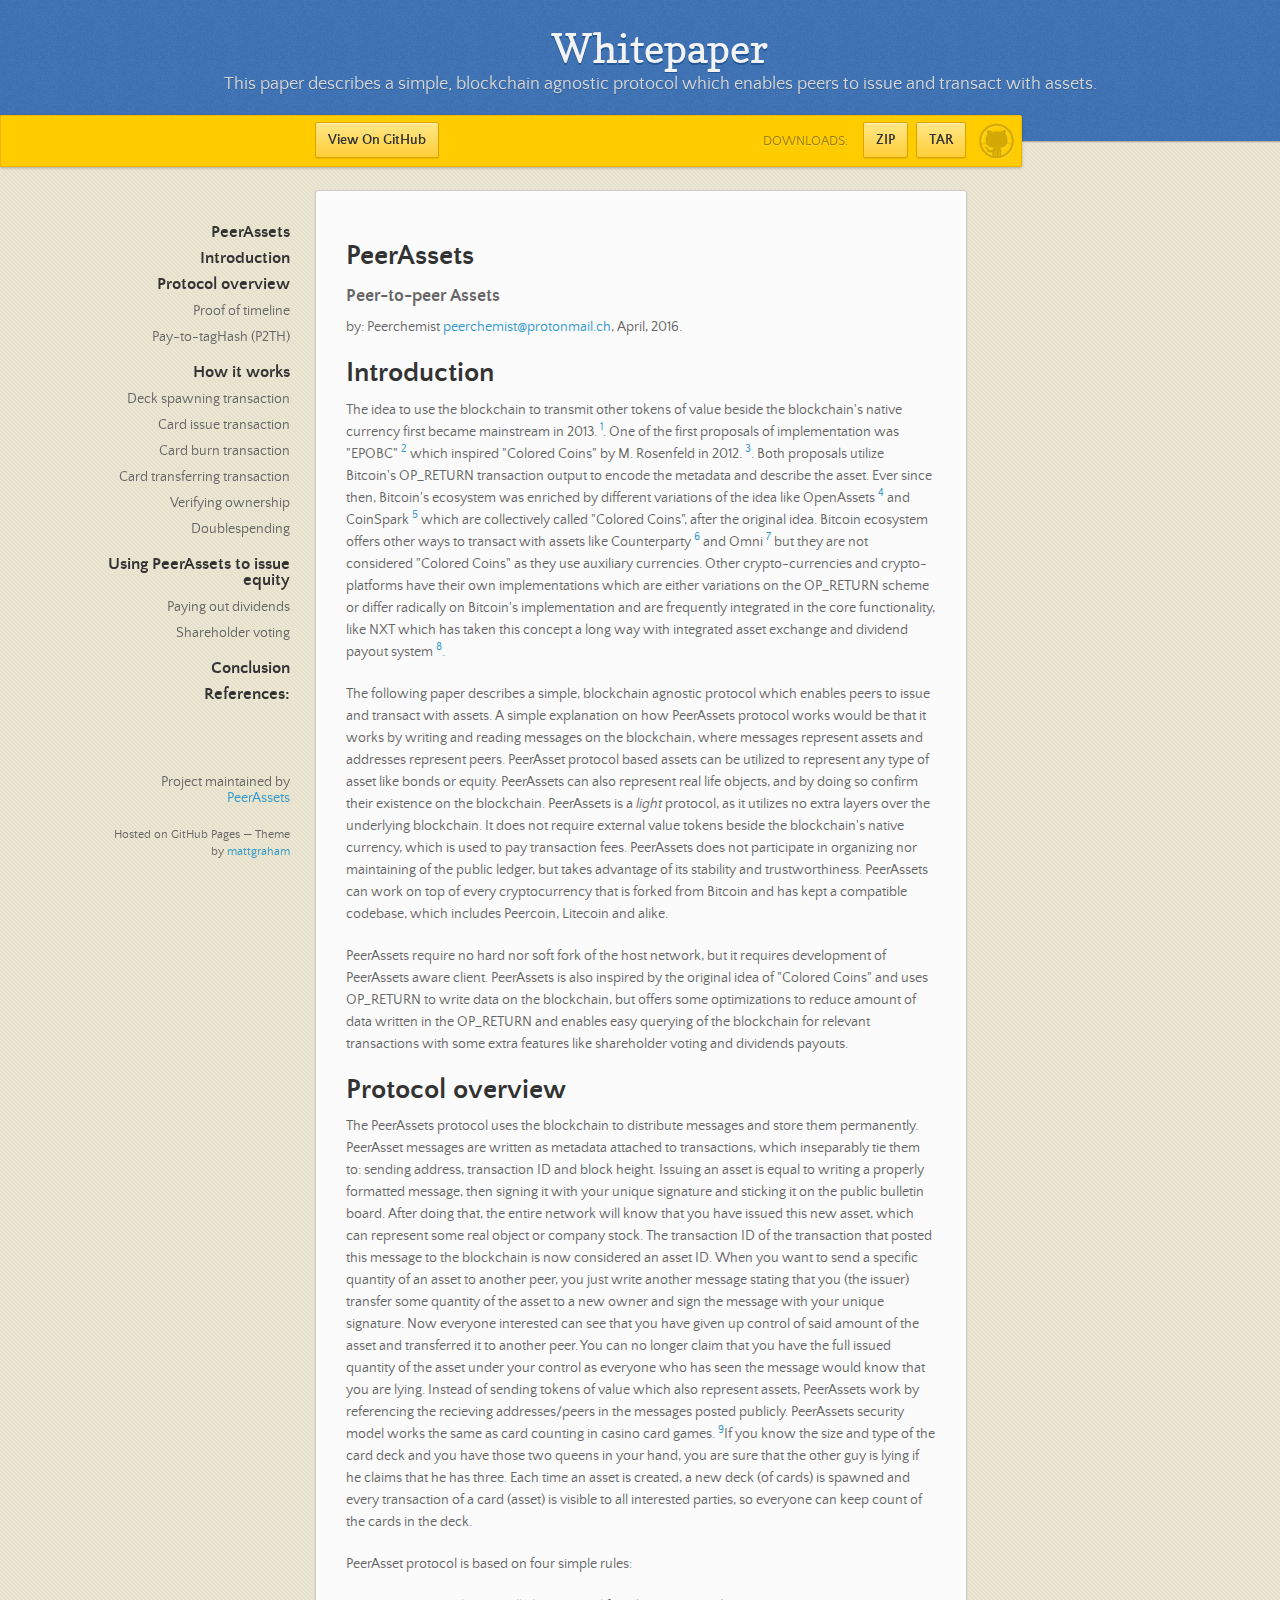
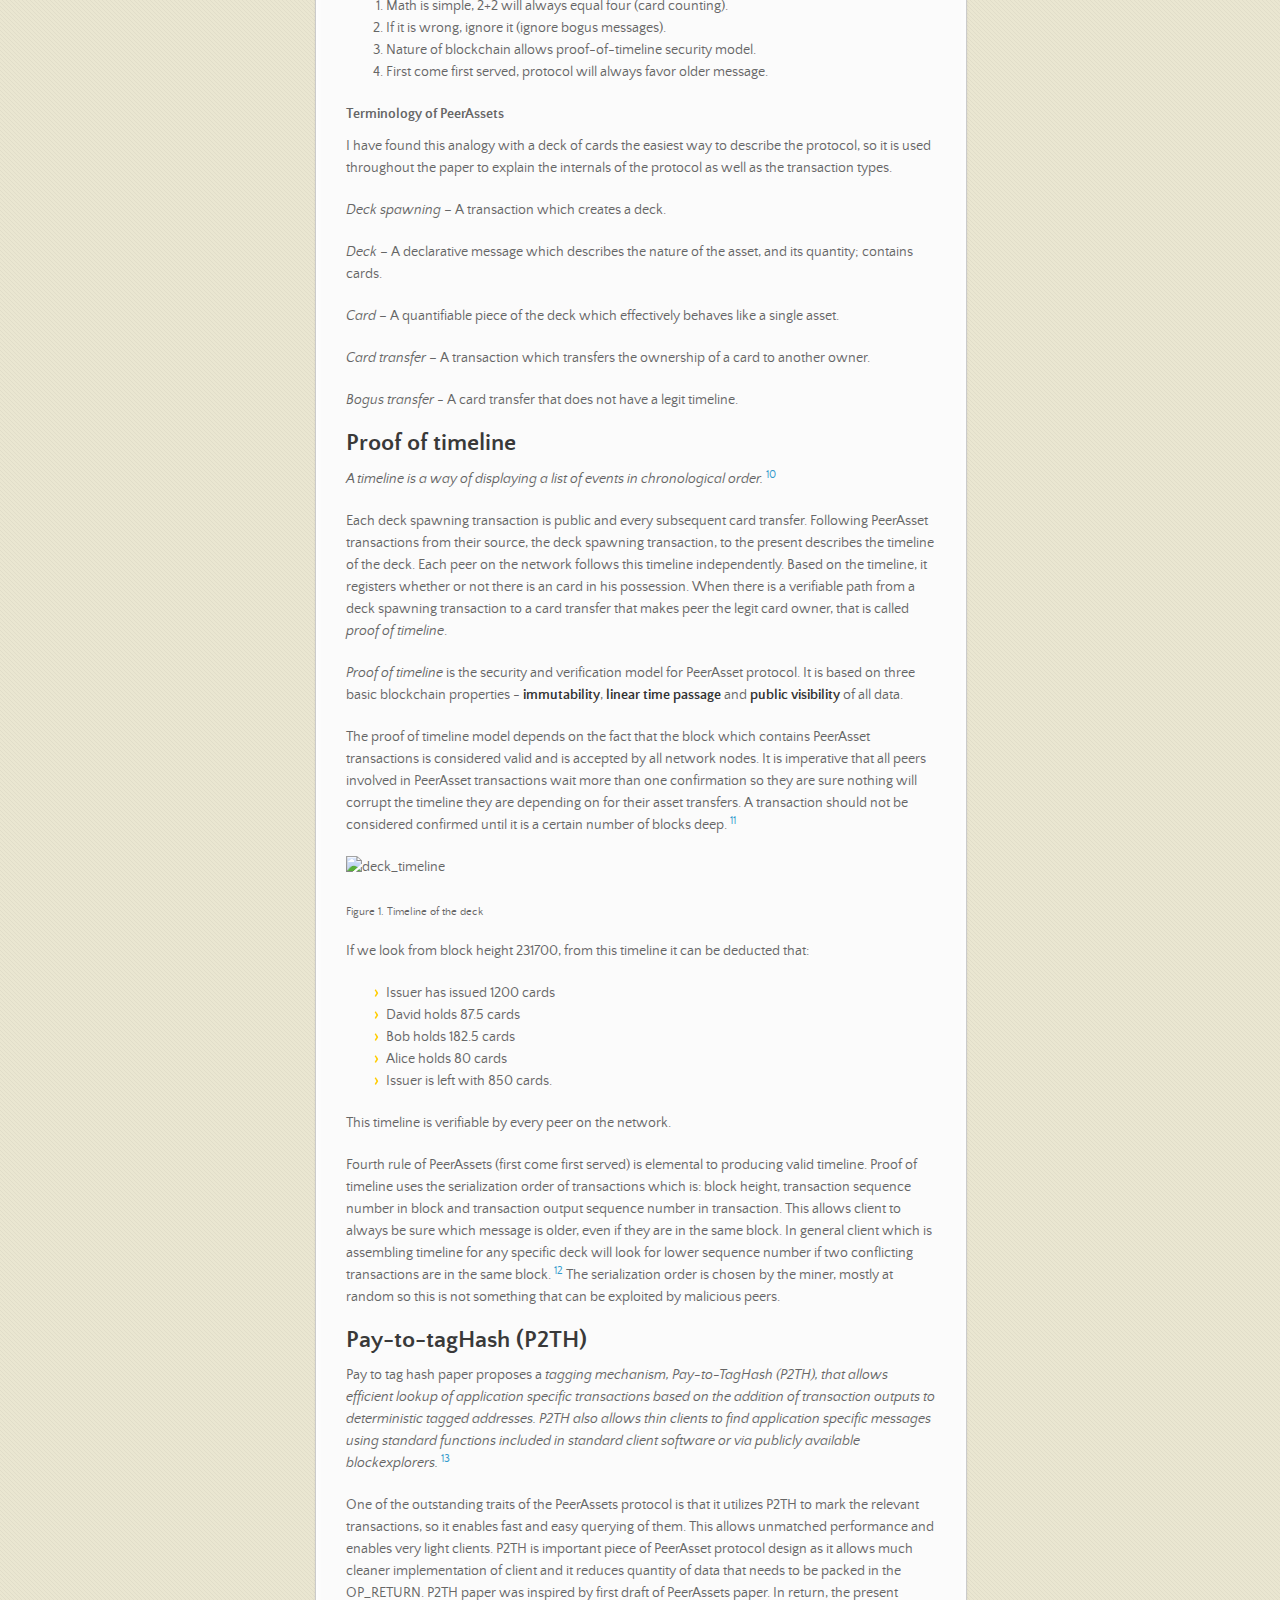
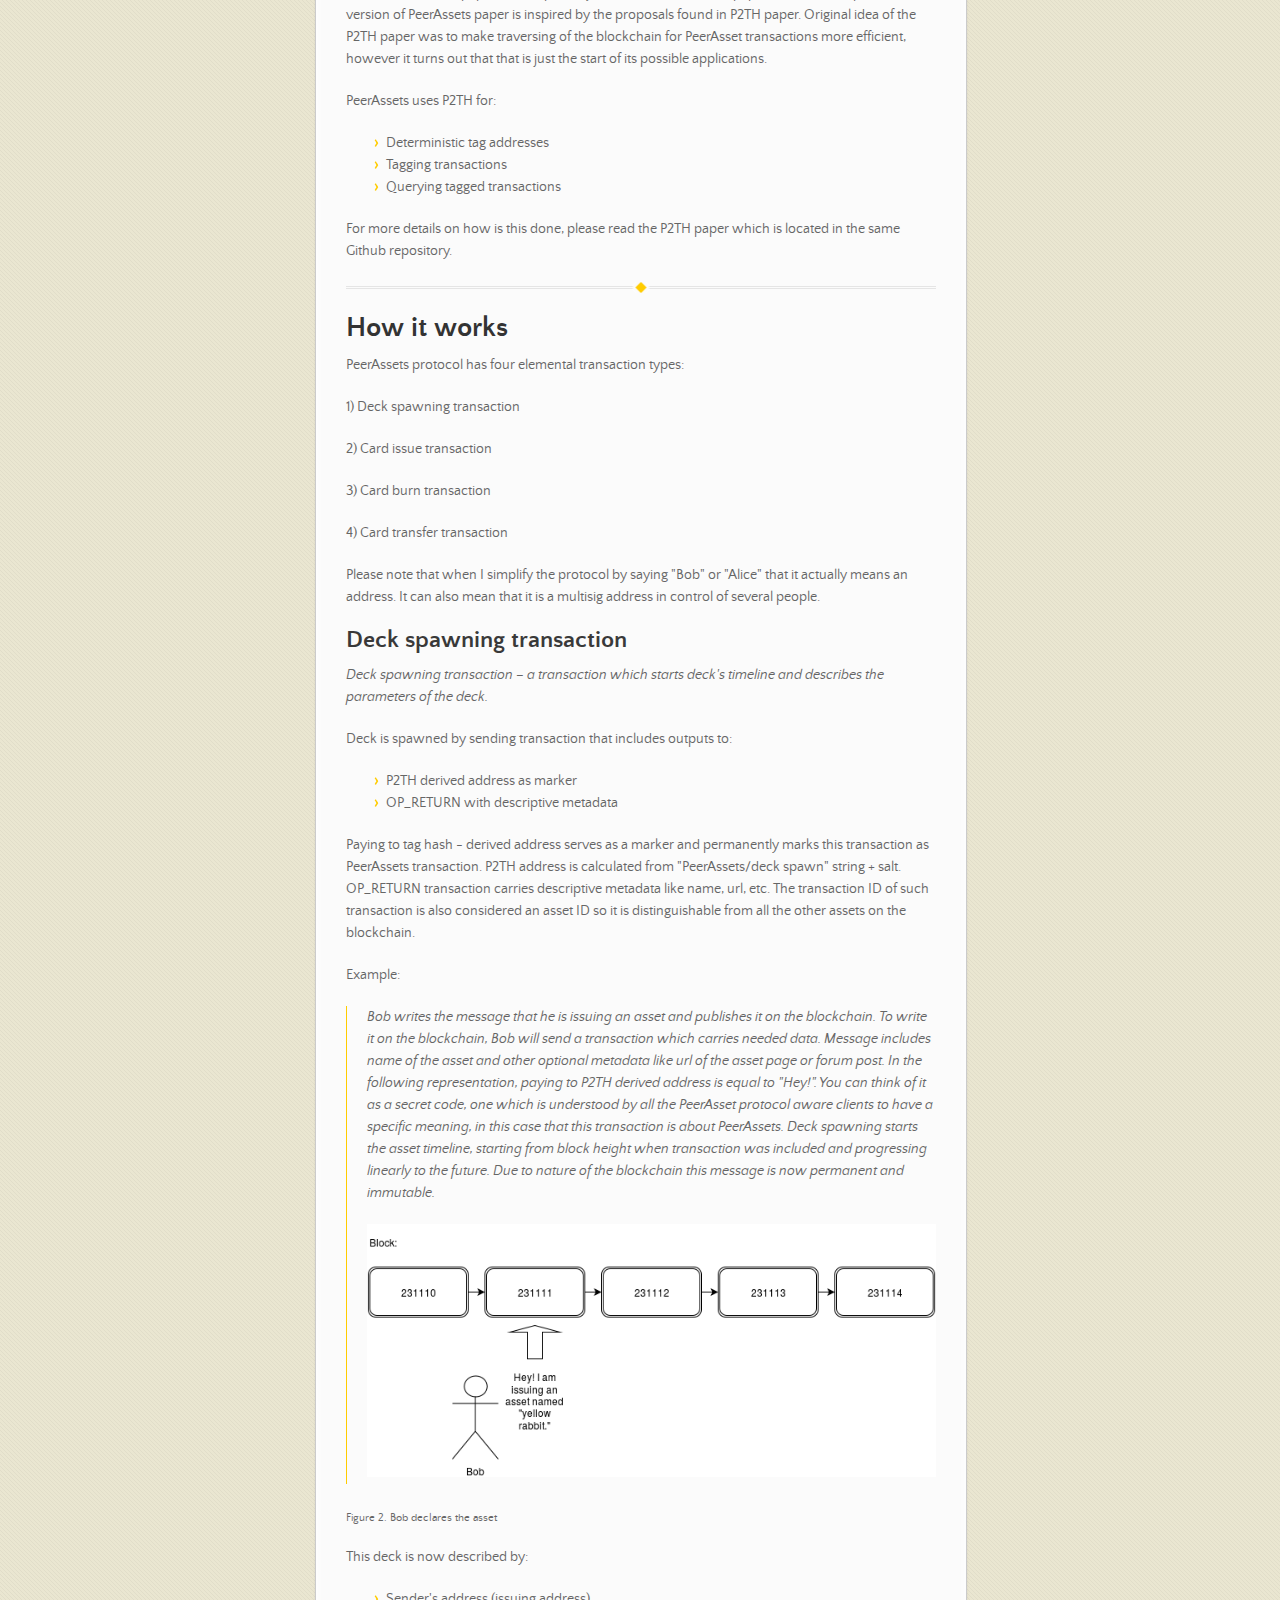
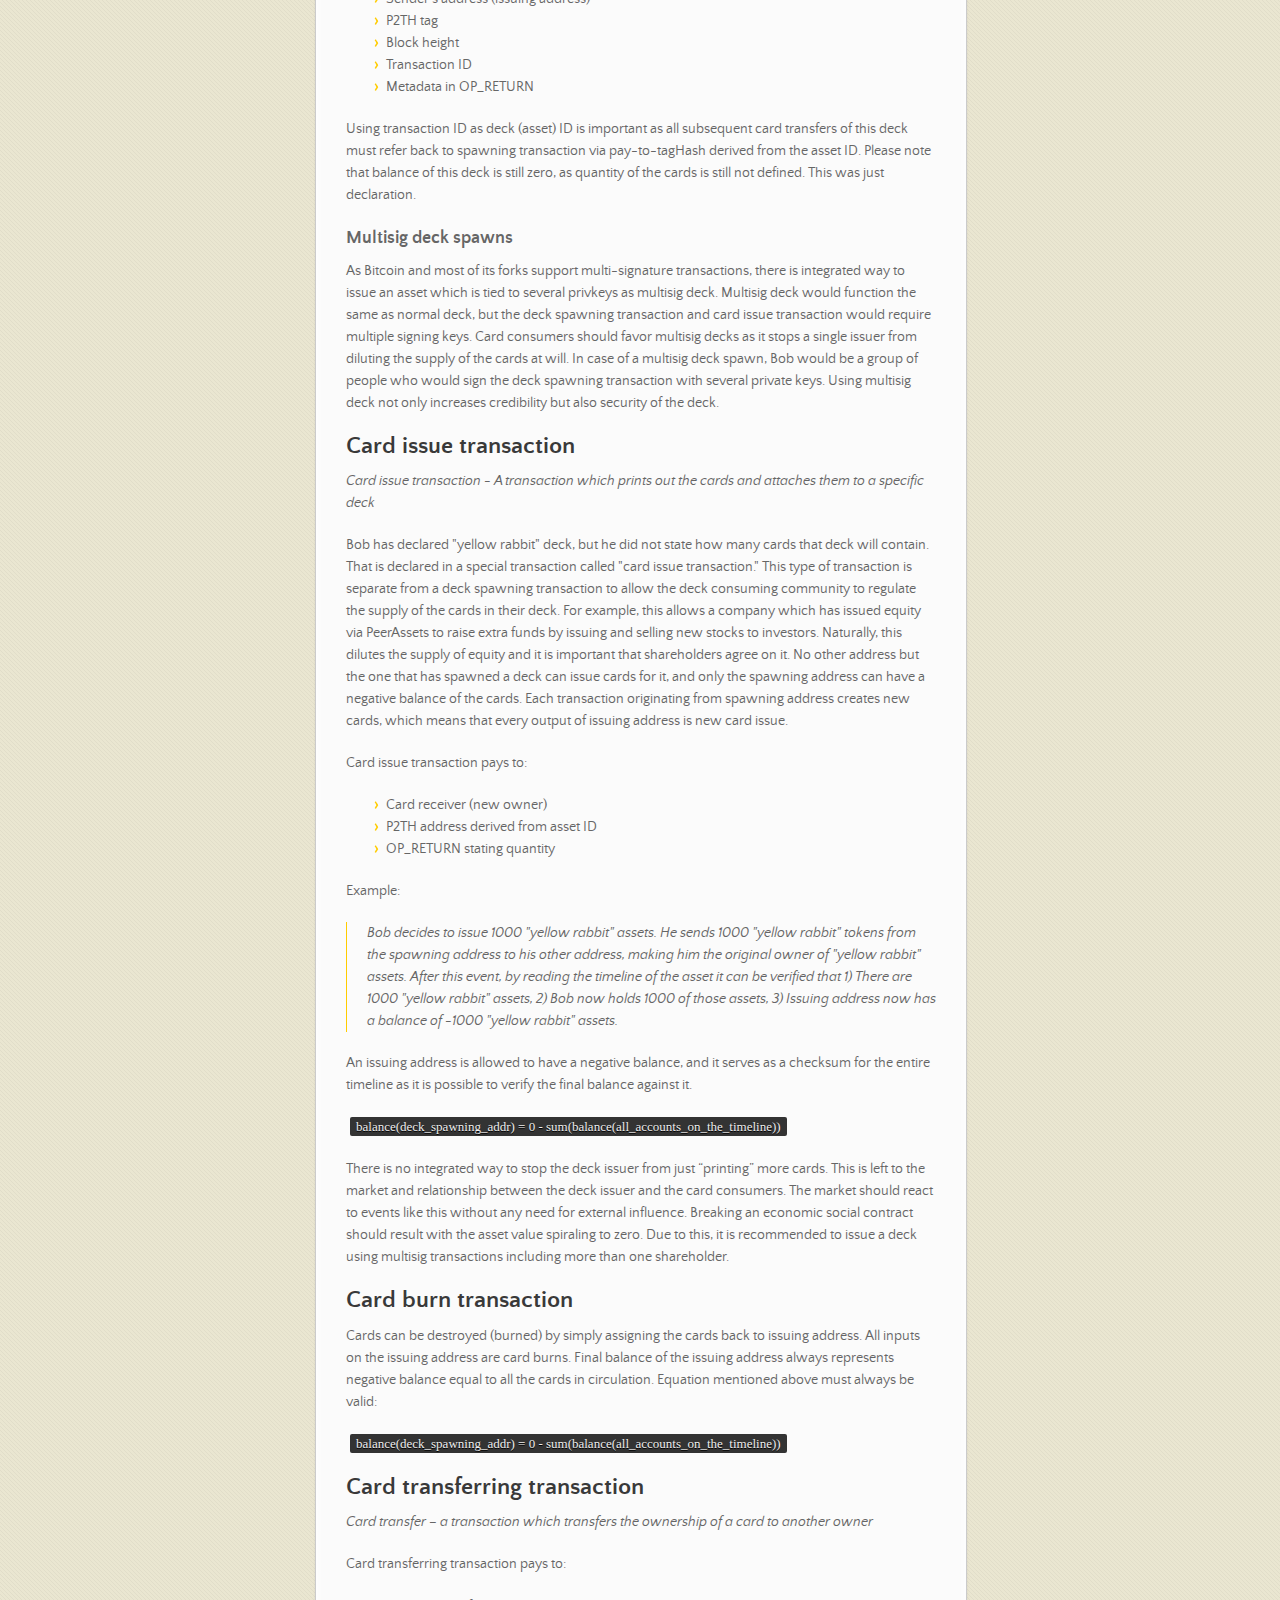
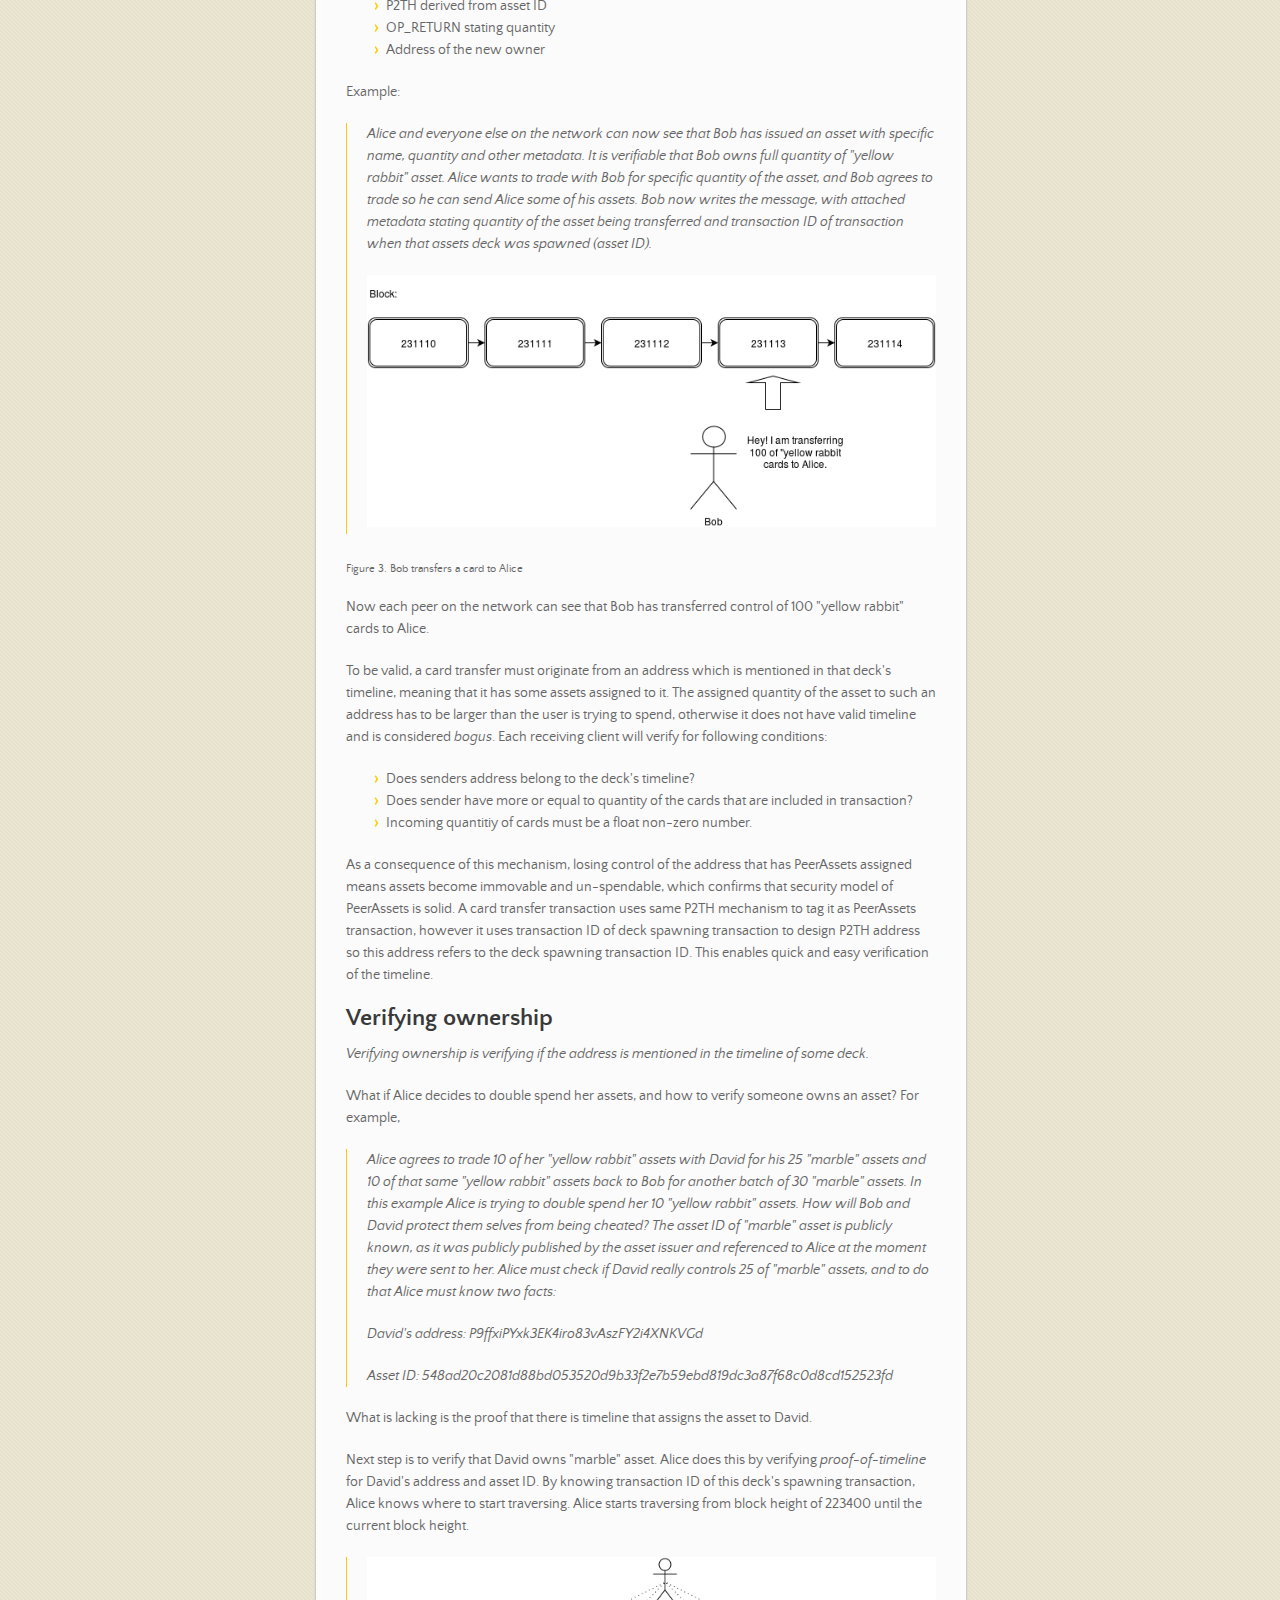
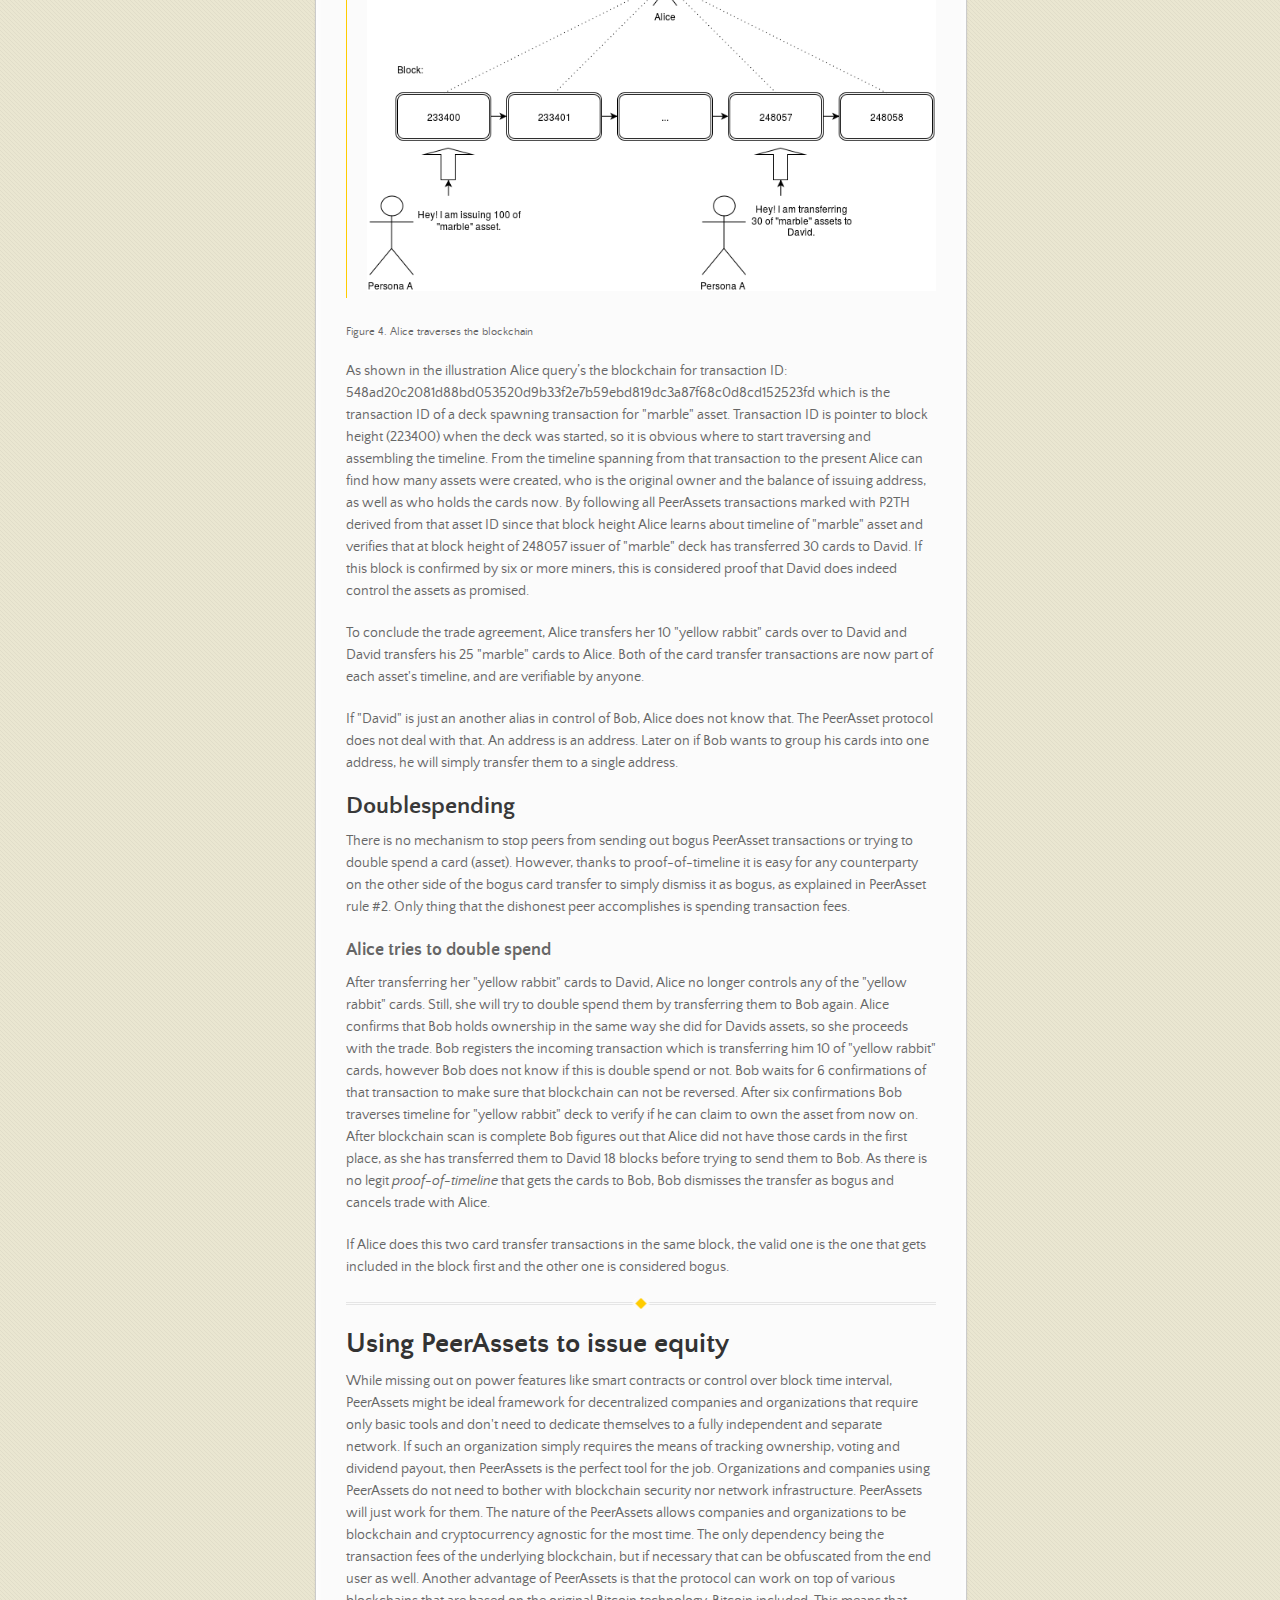
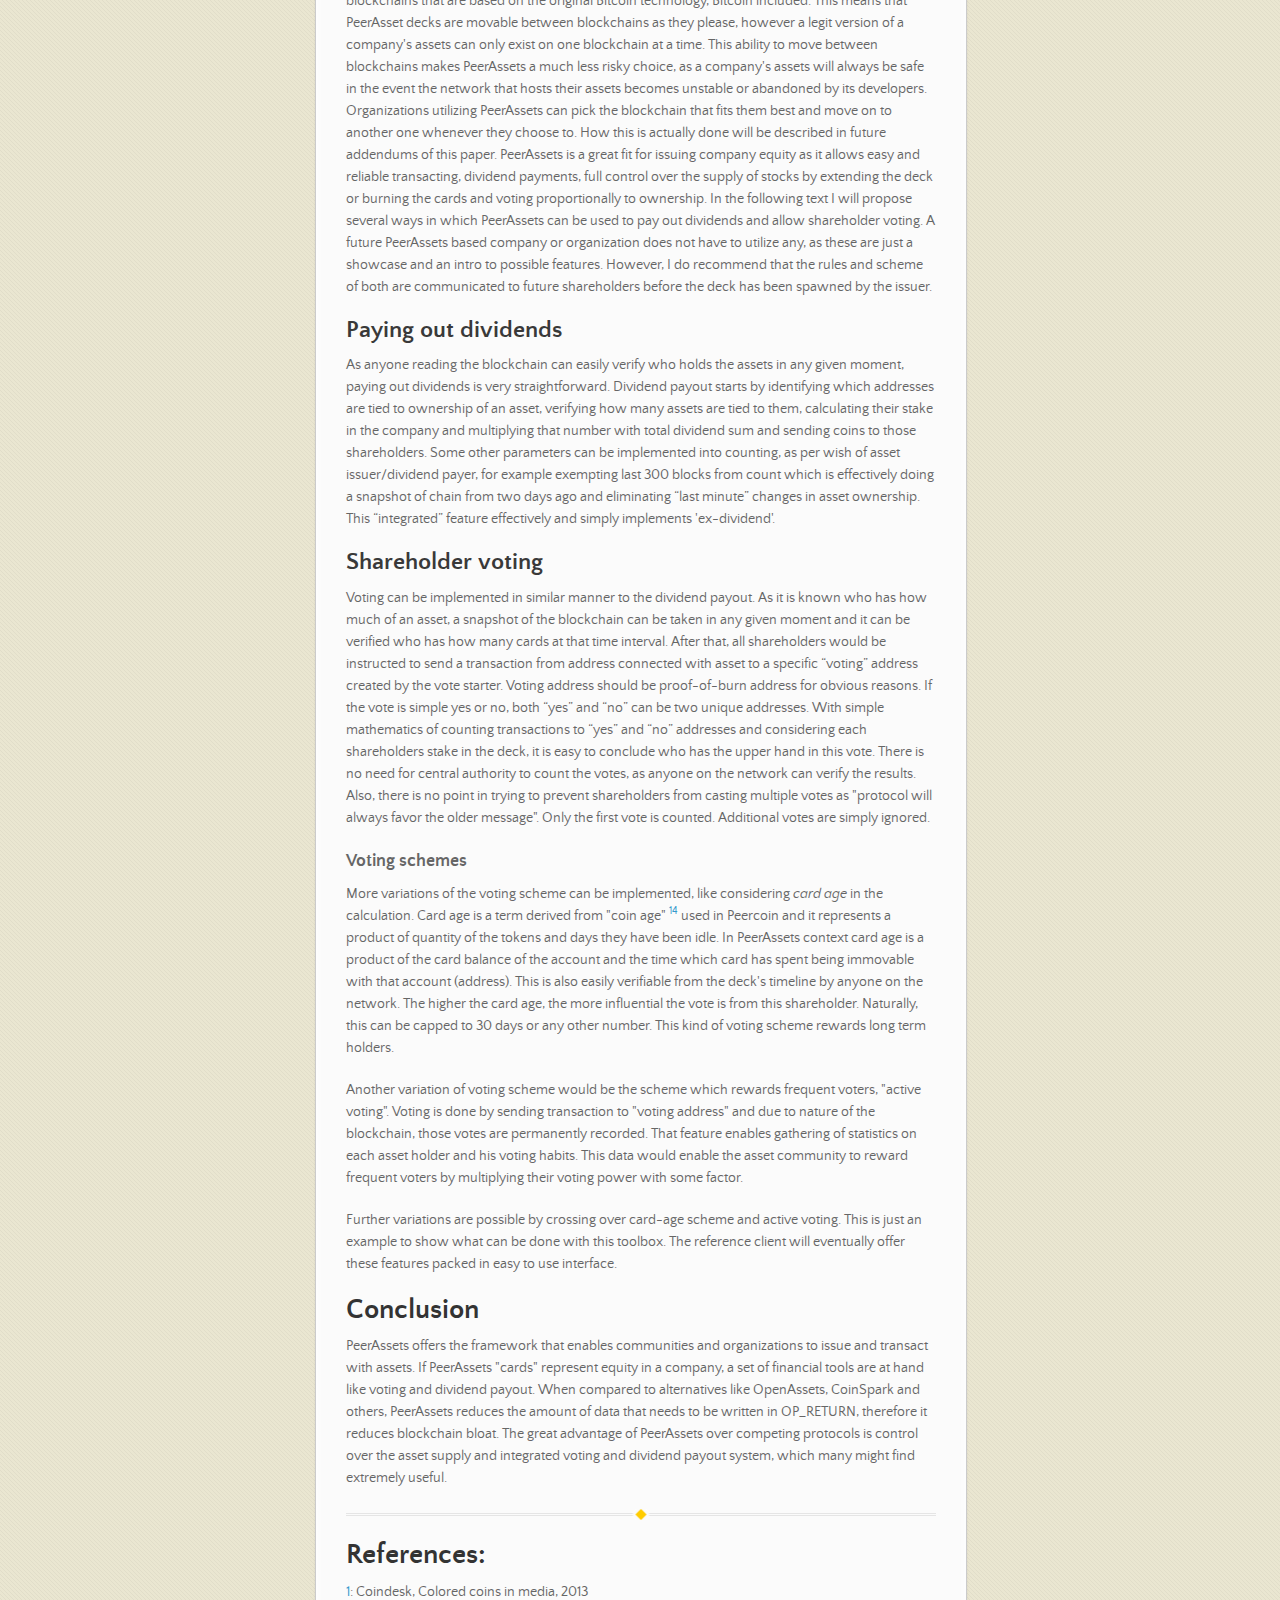
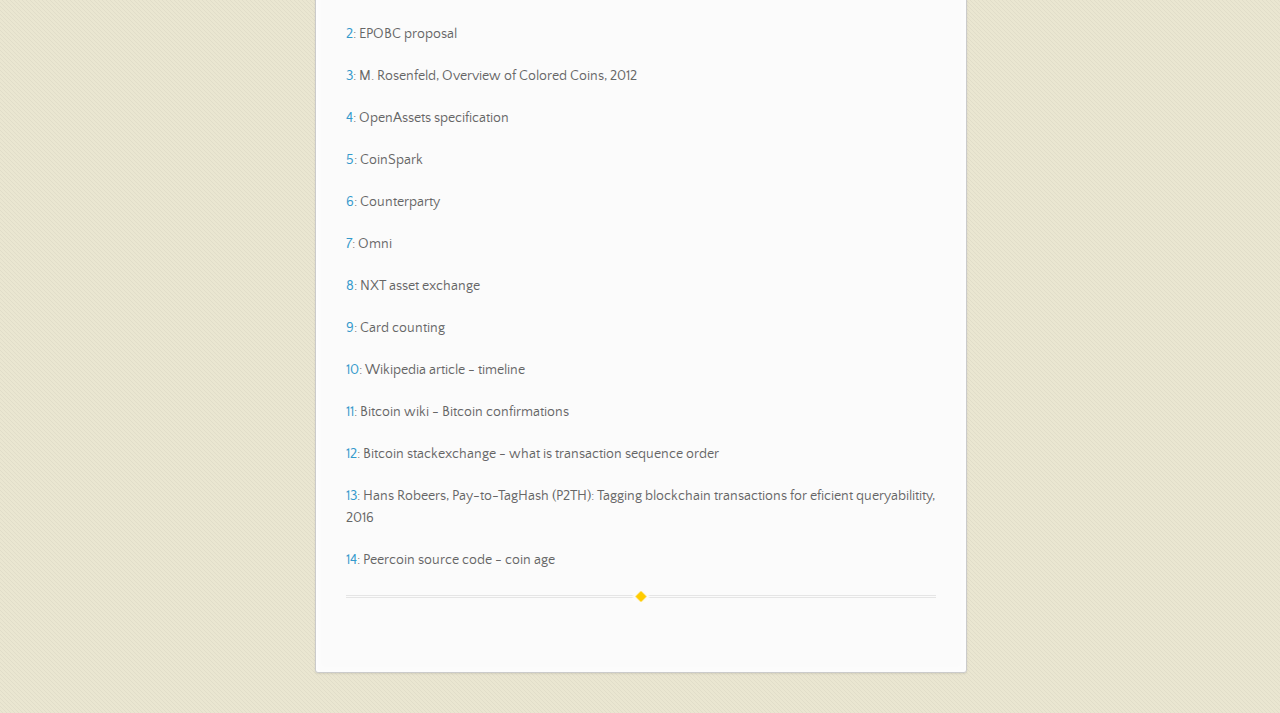
==== commit 63a06fae: "Update index.html" ====
--- a/index.html
+++ b/index.html
@@ -96,7 +96,7 @@
 
 <p>The proof of timeline model depends on the fact that the block which contains PeerAsset transactions is considered valid and is accepted by all network nodes. It is imperative that all peers involved in PeerAsset transactions wait more than one confirmation so they are sure nothing will corrupt the timeline they are depending on for their asset transfers. A transaction should not be considered confirmed until it is a certain number of blocks deep. <sup><a href="https://en.bitcoin.it/wiki/Confirmation">11</a></sup></p>
 
-<p><img src="timeline.png" alt="Deck timeline"></p>
+<p><img src="http://i.imgur.com/T2Ssgkc.png" alt="deck_timeline"></p>
 
 <p><sub>Figure 1. Timeline of the deck</sub></p>
 
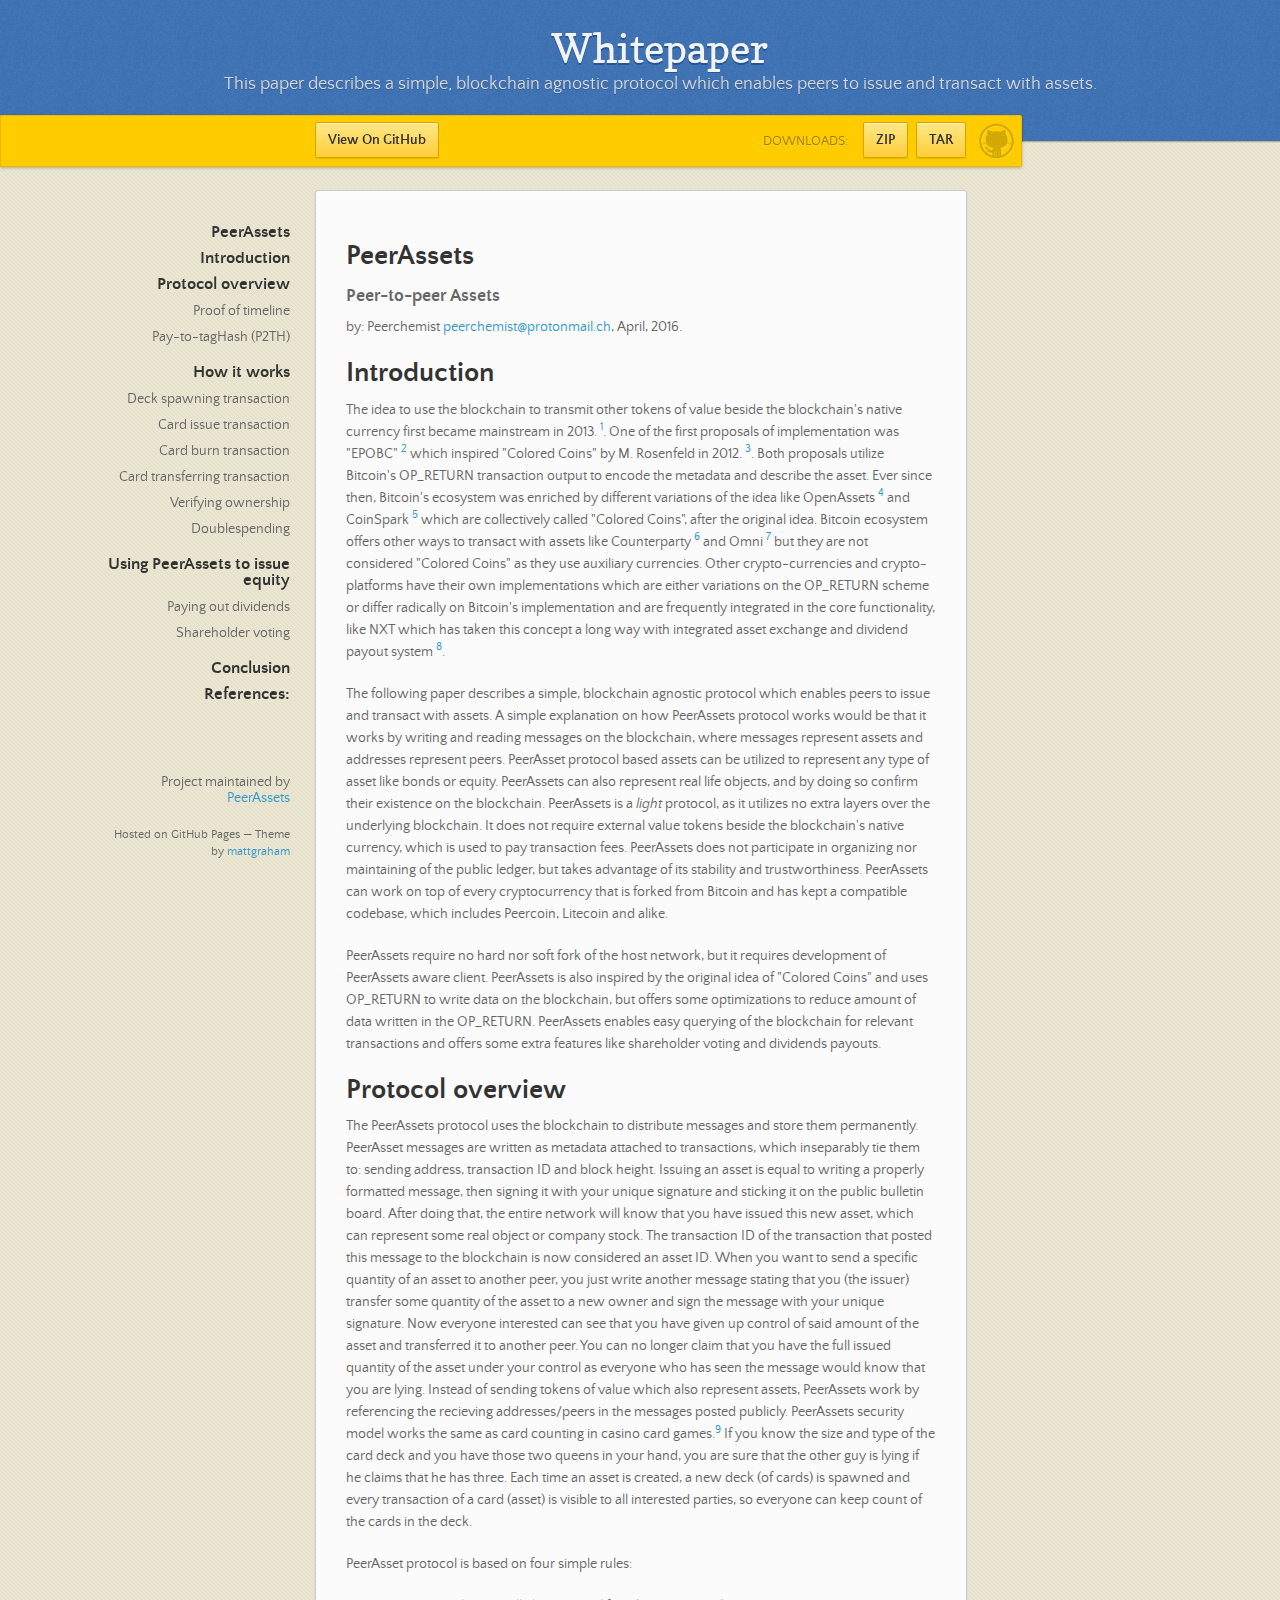
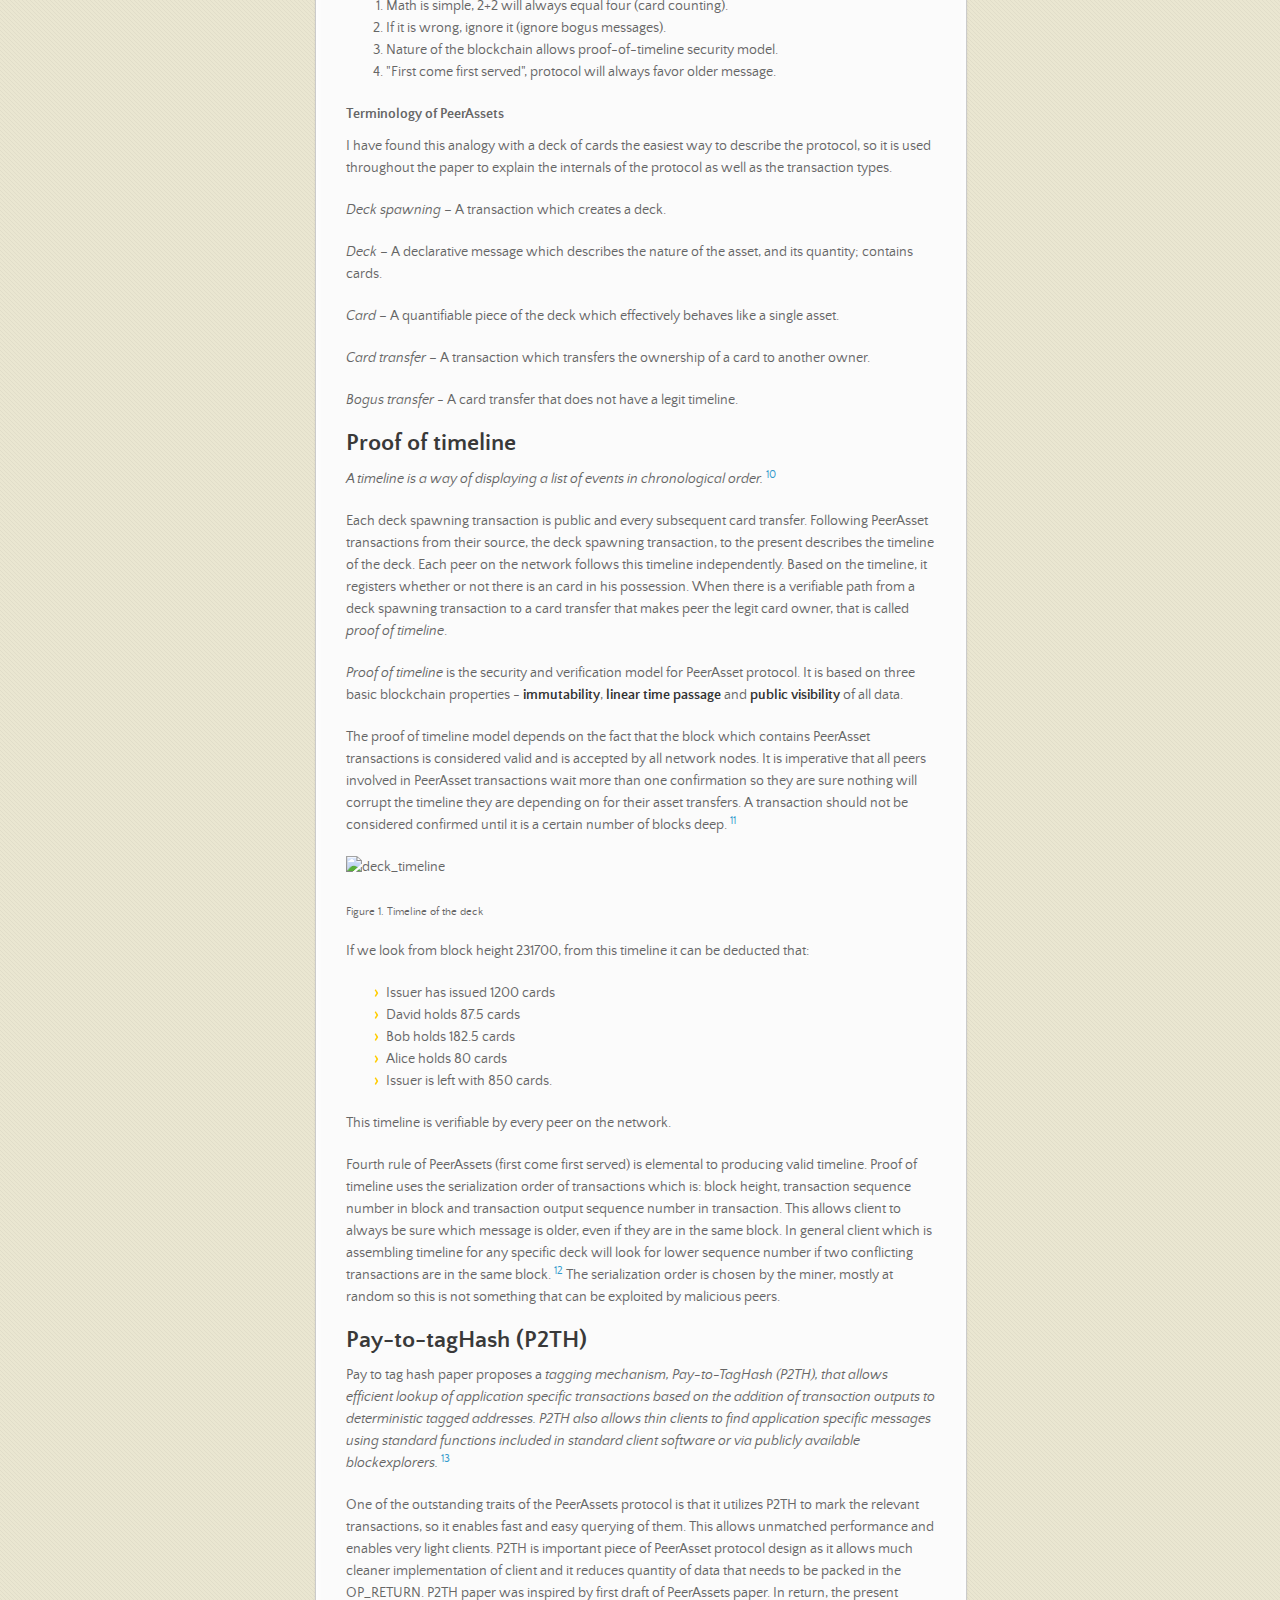
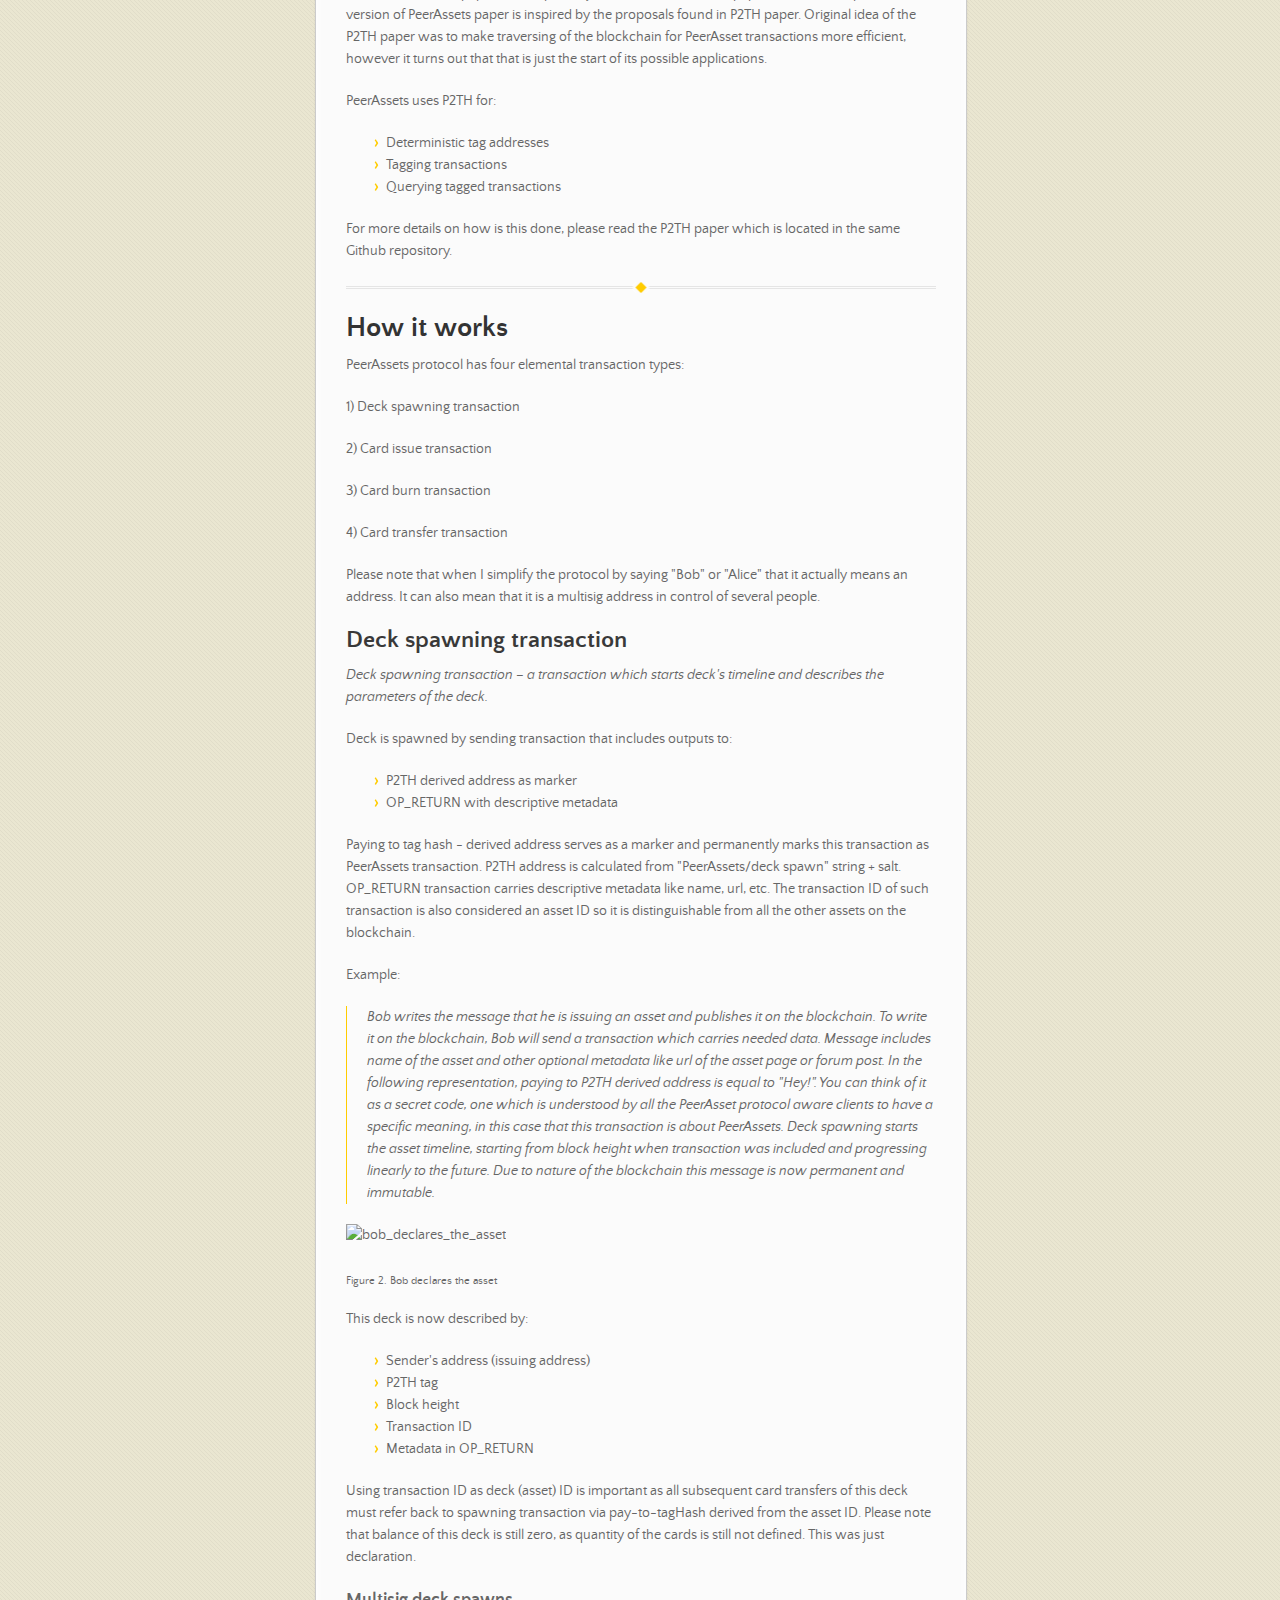
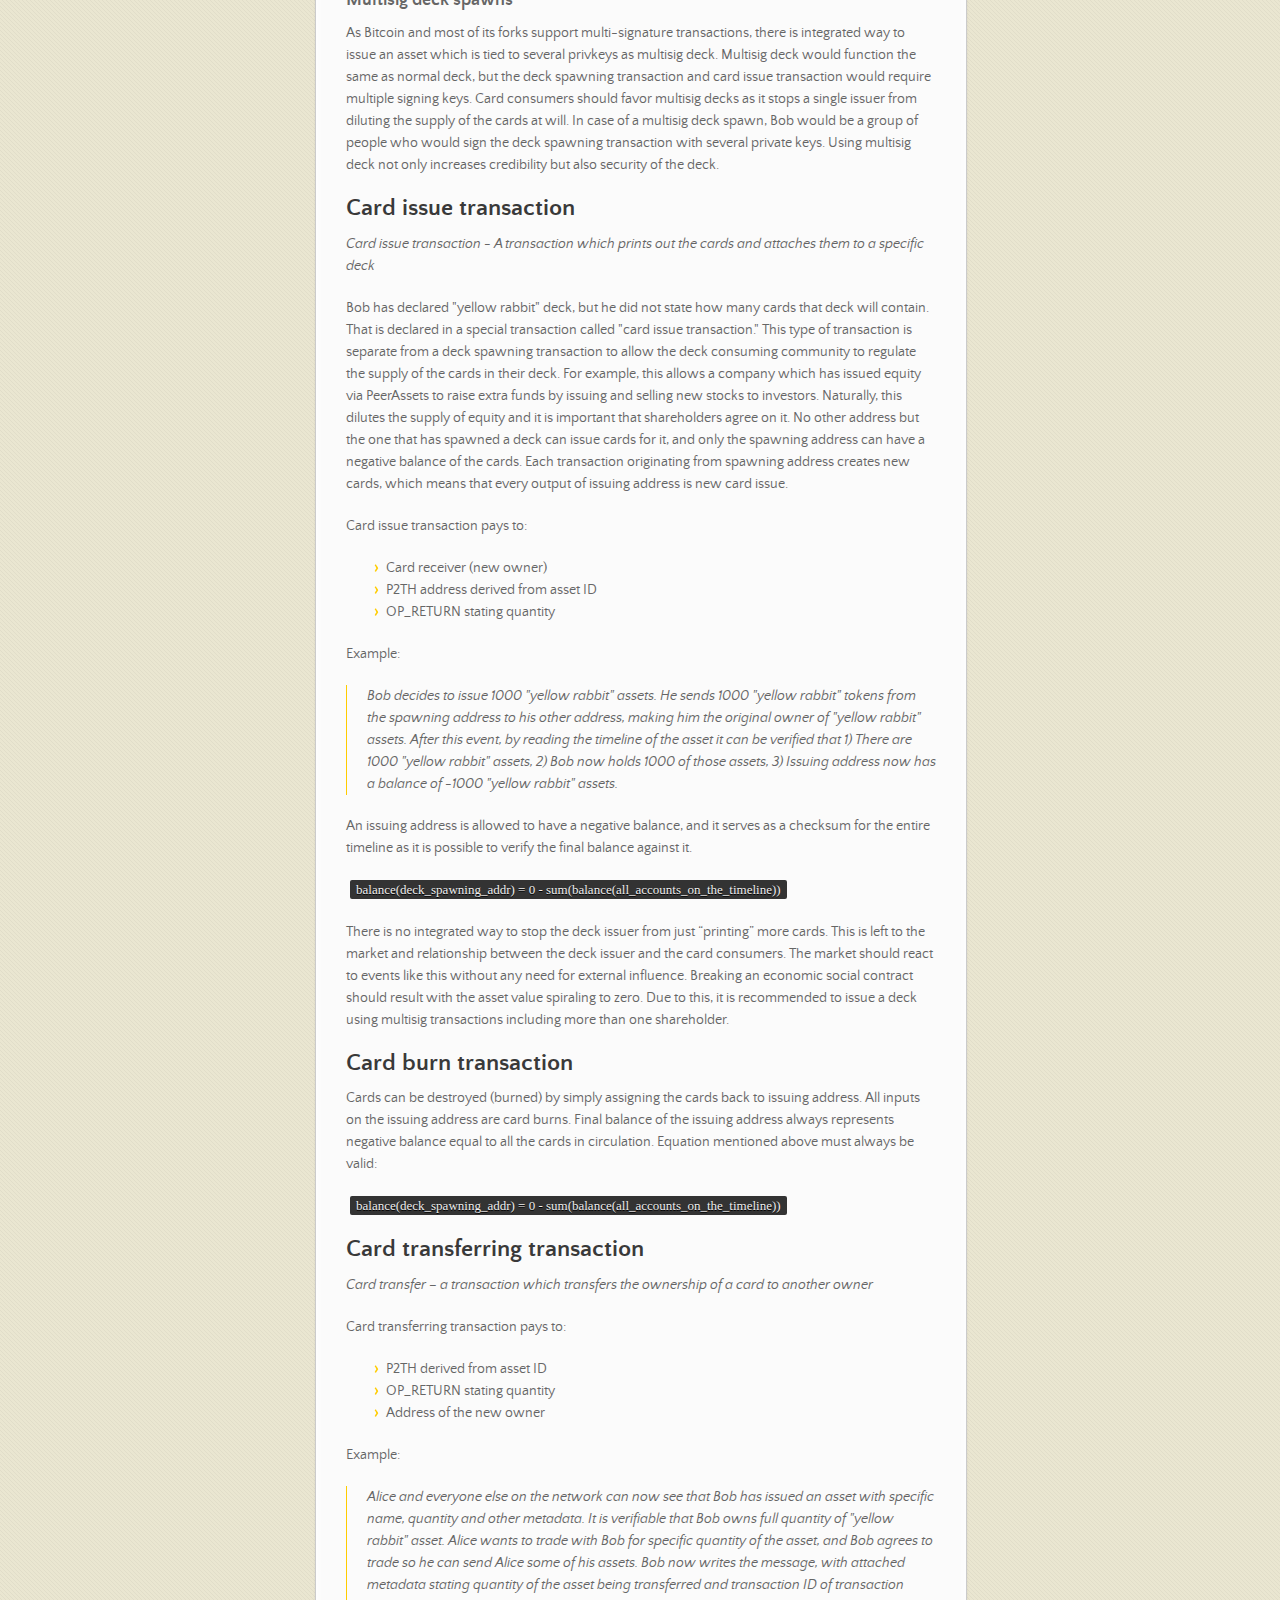
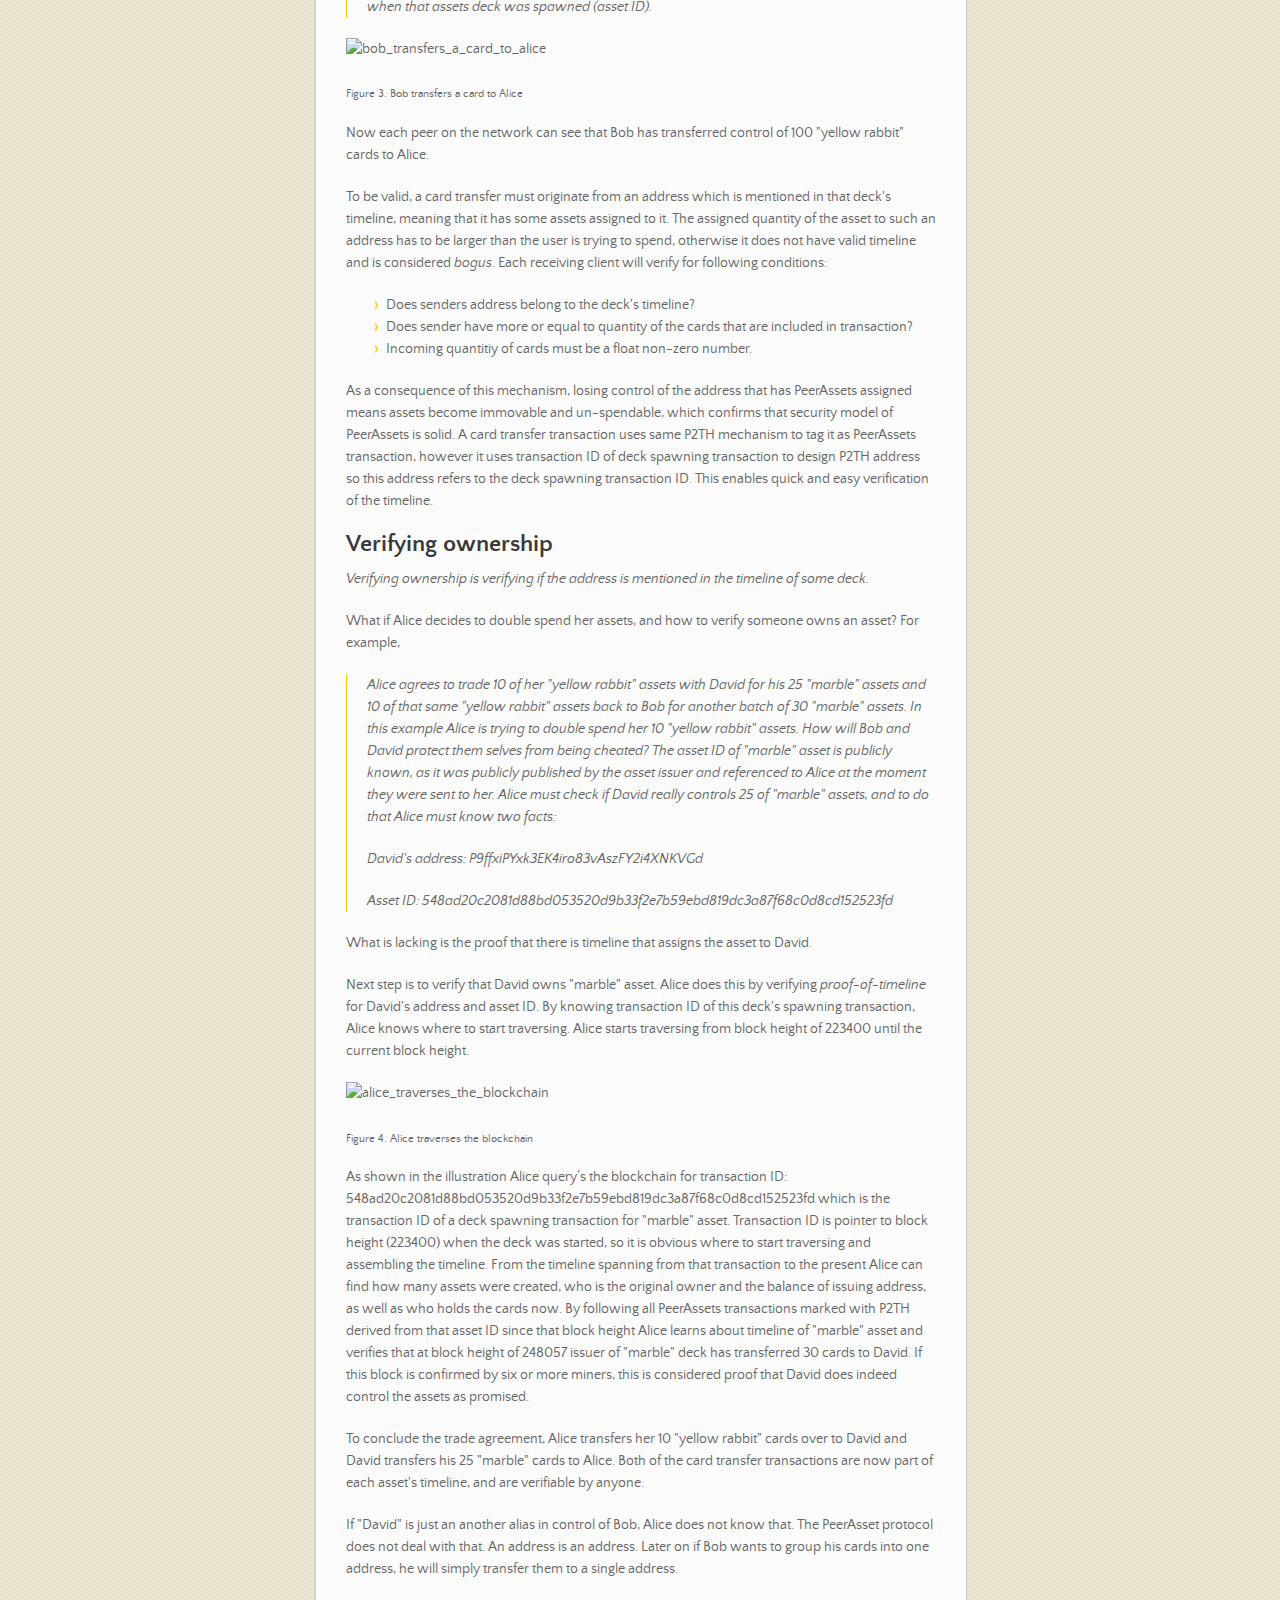
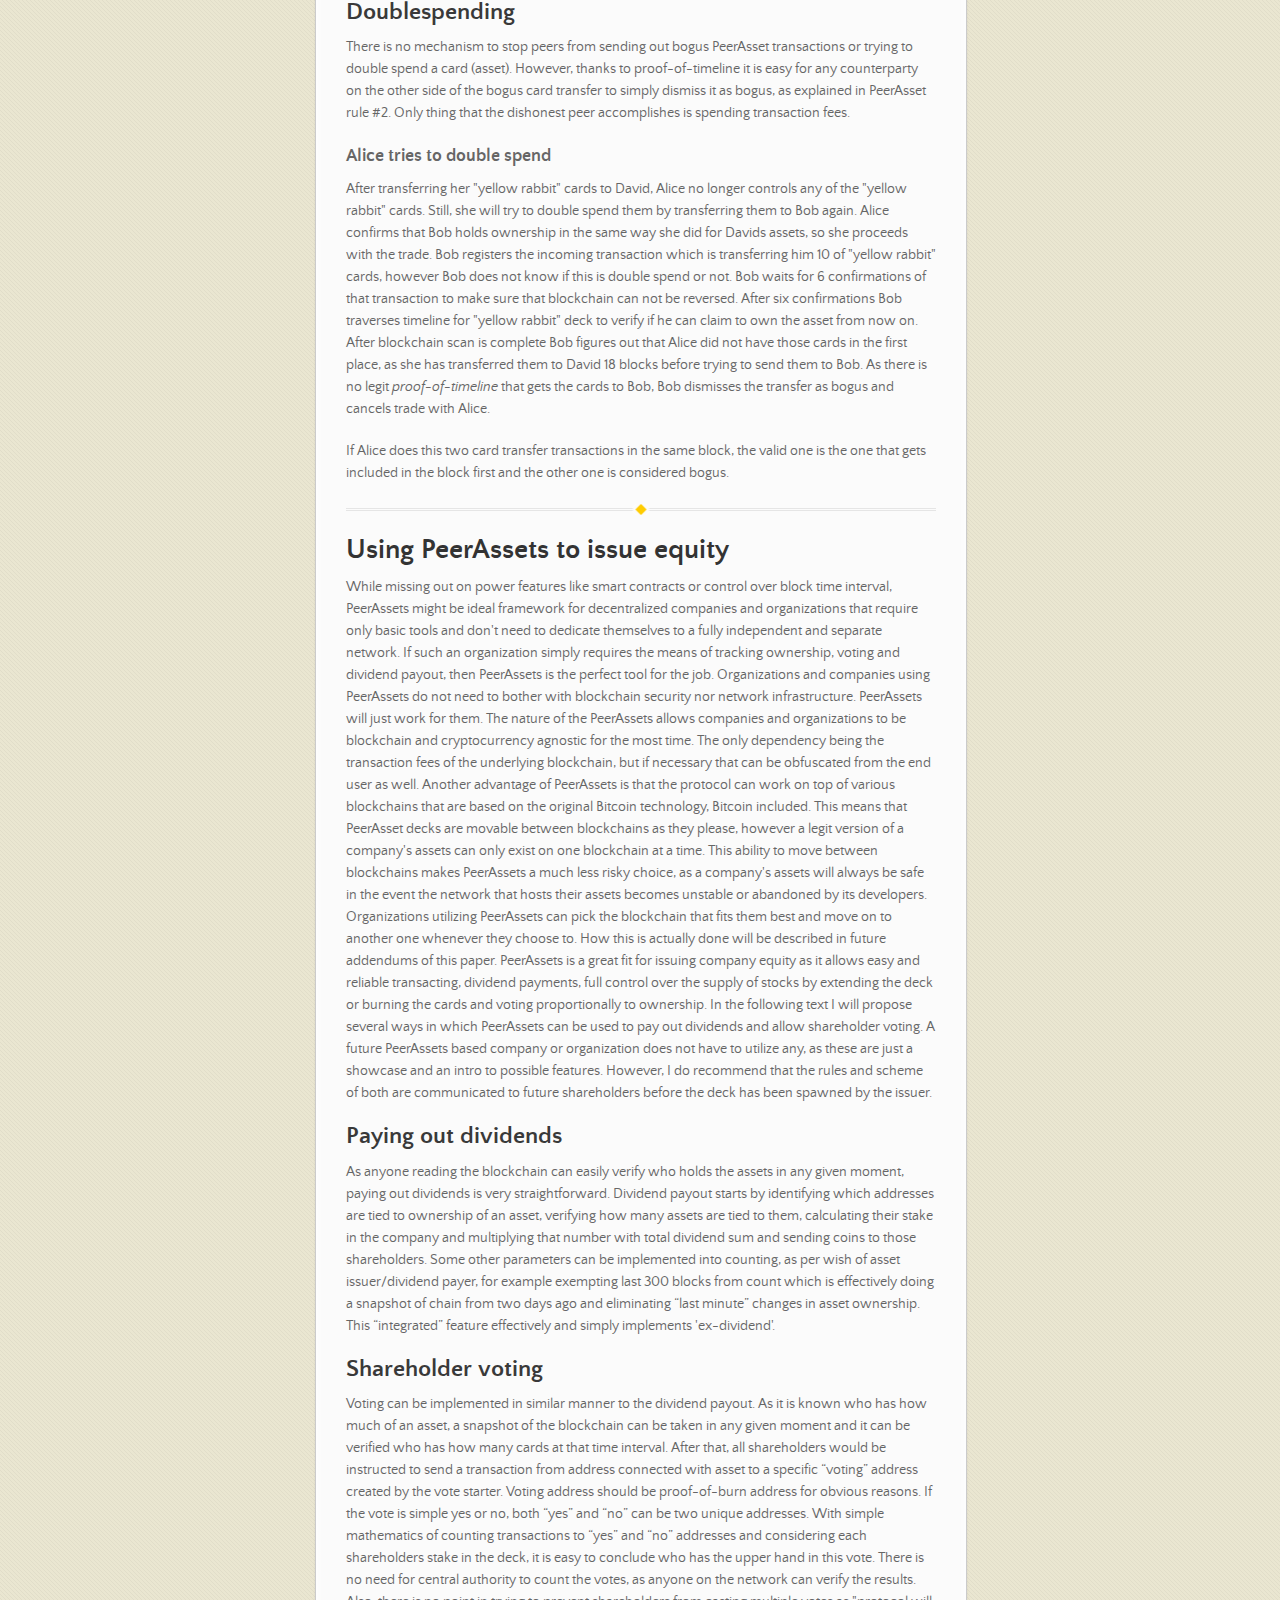
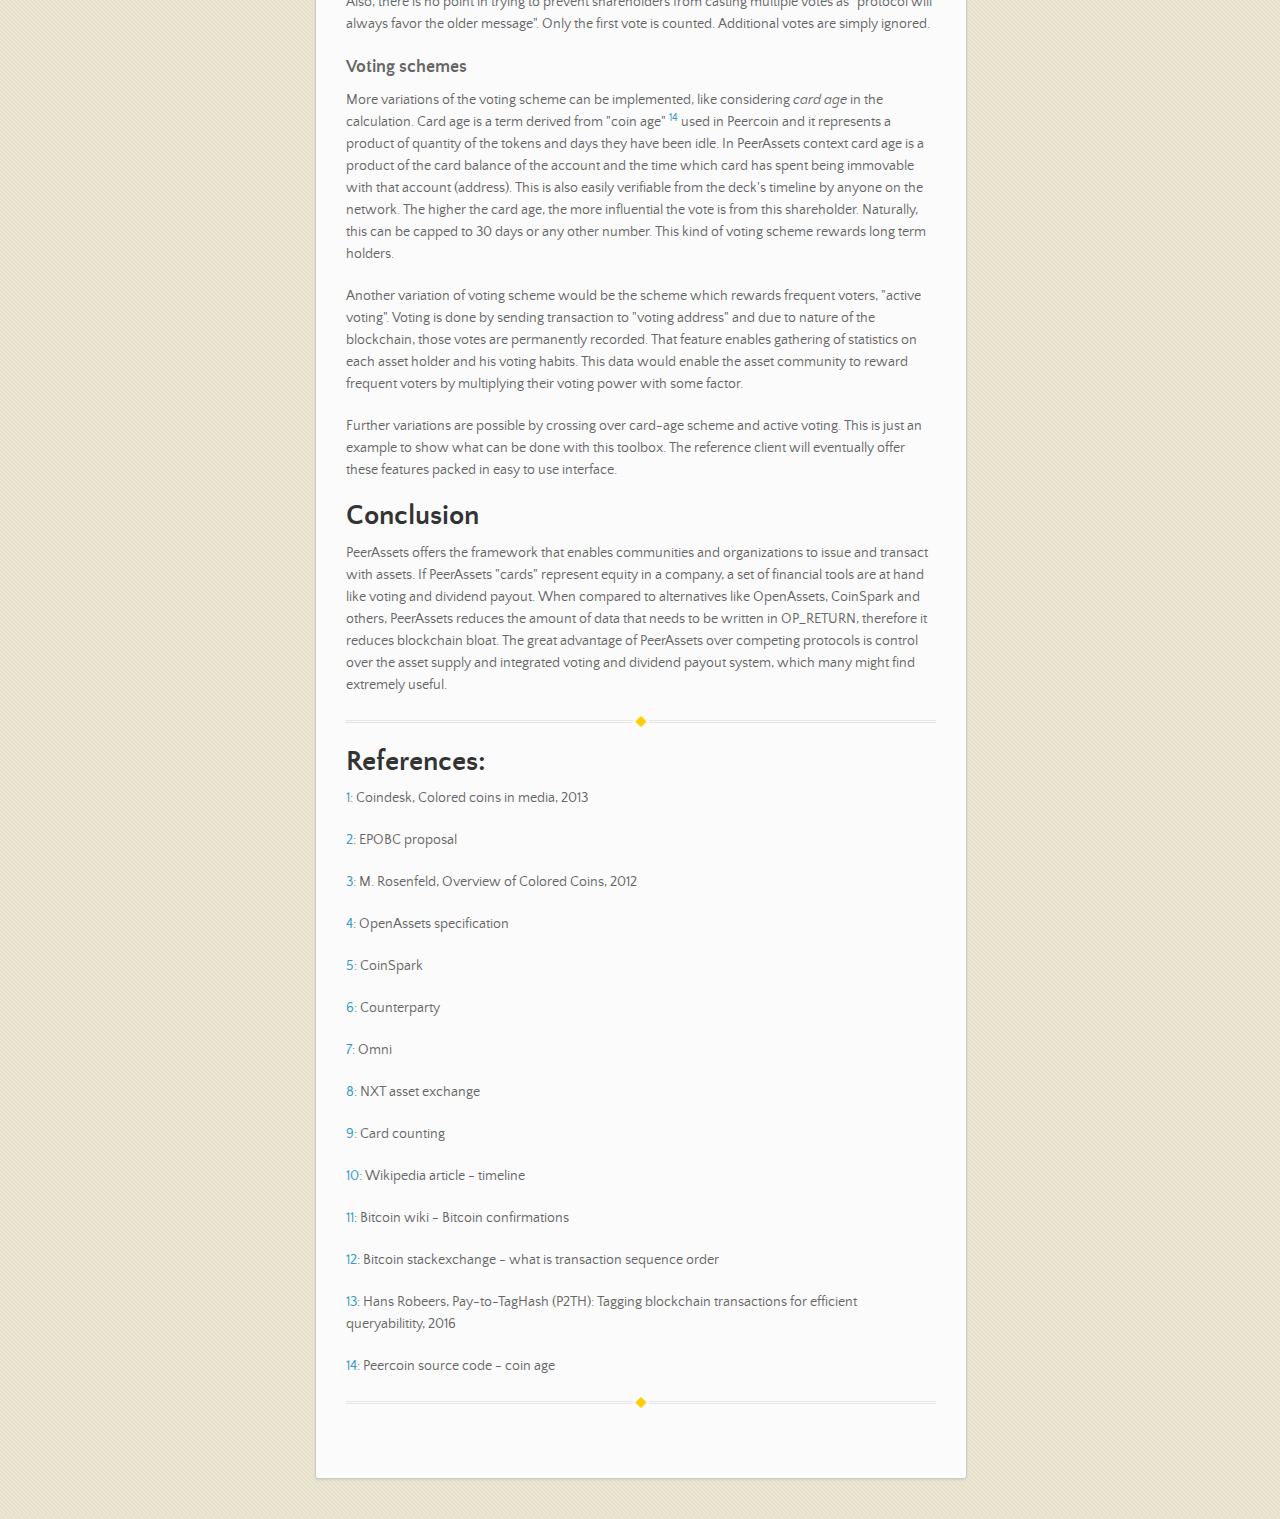
==== commit 7669e727: "Update index.html" ====
--- a/index.html
+++ b/index.html
@@ -53,21 +53,21 @@
 
 <p>The following paper describes a simple, blockchain agnostic protocol which enables peers to issue and transact with assets. A simple explanation on how PeerAssets protocol works would be that it works by writing and reading messages on the blockchain, where messages represent assets and addresses represent peers. PeerAsset protocol based assets can be utilized to represent any type of asset like bonds or equity. PeerAssets can also represent real life objects, and by doing so confirm their existence on the blockchain. PeerAssets is a <em>light</em> protocol, as it utilizes no extra layers over the underlying blockchain. It does not require external value tokens beside the blockchain's native currency, which is used to pay transaction fees. PeerAssets does not participate in organizing nor maintaining of the public ledger, but takes advantage of its stability and trustworthiness. PeerAssets can work on top of every cryptocurrency that is forked from Bitcoin and has kept a compatible codebase, which includes Peercoin, Litecoin and alike.</p>
 
-<p>PeerAssets require no hard nor soft fork of the host network, but it requires development of PeerAssets aware client. PeerAssets is also inspired by the original idea of "Colored Coins" and uses OP_RETURN to write data on the blockchain, but offers some optimizations to reduce amount of data written in the OP_RETURN and enables easy querying of the blockchain for relevant transactions with some extra features like shareholder voting and dividends payouts.</p>
+<p>PeerAssets require no hard nor soft fork of the host network, but it requires development of PeerAssets aware client. PeerAssets is also inspired by the original idea of "Colored Coins" and uses OP_RETURN to write data on the blockchain, but offers some optimizations to reduce amount of data written in the OP_RETURN. PeerAssets enables easy querying of the blockchain for relevant transactions and offers some extra features like shareholder voting and dividends payouts.</p>
 
 <h1>
 <a id="protocol-overview" class="anchor" href="#protocol-overview" aria-hidden="true"><span aria-hidden="true" class="octicon octicon-link"></span></a>Protocol overview</h1>
 
 <p>The PeerAssets protocol uses the blockchain to distribute messages and store them permanently. PeerAsset messages are written as metadata attached to transactions, which inseparably tie them to: sending address, transaction ID and block height. Issuing an asset is equal to writing a properly formatted message, then signing it with your unique signature and sticking it on the public bulletin board. After doing that, the entire network will know that you have issued this new asset, which can represent some real object or company stock. The transaction ID of the transaction that posted this message to the blockchain is now considered an asset ID. When you want to send a specific quantity of an asset to another peer, you just write another message stating that you (the issuer) transfer some quantity of the asset to a new owner and sign the message with your unique signature. Now everyone interested can see that you have given up control of said amount of the asset and transferred it to another peer. You can no longer claim that you have the full issued quantity of the asset under your control as everyone who has seen the message would know that you are lying. Instead of sending tokens of value which also represent assets, PeerAssets work by referencing the recieving addresses/peers in the messages posted publicly.
-PeerAssets security model works the same as card counting in casino card games. <sup><a href="https://en.wikipedia.org/wiki/Card_counting">9</a></sup>If you know the size and type of the card deck and you have those two queens in your hand, you are sure that the other guy is lying if he claims that he has three. Each time an asset is created, a new deck (of cards) is spawned and every transaction of a card (asset) is visible to all interested parties, so everyone can keep count of the cards in the deck.</p>
+PeerAssets security model works the same as card counting in casino card games.<sup><a href="https://en.wikipedia.org/wiki/Card_counting">9</a></sup> If you know the size and type of the card deck and you have those two queens in your hand, you are sure that the other guy is lying if he claims that he has three. Each time an asset is created, a new deck (of cards) is spawned and every transaction of a card (asset) is visible to all interested parties, so everyone can keep count of the cards in the deck.</p>
 
 <p>PeerAsset protocol is based on four simple rules:</p>
 
 <ol>
 <li>Math is simple, 2+2 will always equal four (card counting).</li>
 <li>If it is wrong, ignore it (ignore bogus messages).</li>
-<li>Nature of blockchain allows proof-of-timeline security model.</li>
-<li>First come first served, protocol will always favor older message.</li>
+<li>Nature of the blockchain allows proof-of-timeline security model.</li>
+<li>"First come first served", protocol will always favor older message.</li>
 </ol>
 
 <h4>
@@ -168,8 +168,9 @@
 <blockquote>
 <p>Bob writes the message that he is issuing an asset and publishes it on the blockchain. To write it on the blockchain, Bob will send a transaction which carries needed data. Message includes name of the asset and other optional metadata like url of the asset page or forum post. In the following representation, paying to P2TH derived address is equal to "Hey!". You can think of it as a secret code, one which is understood by all the PeerAsset protocol aware clients to have a specific meaning, in this case that this transaction is about PeerAssets. Deck spawning starts the asset timeline, starting from block height when transaction was included and progressing linearly to the future. Due to nature of the blockchain this message is now permanent and immutable.</p>
 
-<p><img src="DeckSpawning.png" alt="Bob declares the asset"></p>
 </blockquote>
+
+<p><img src="http://i.imgur.com/oN75HIX.png" alt="bob_declares_the_asset"></p>
 
 <p><sub>Figure 2. Bob declares the asset</sub></p>
 
@@ -244,9 +245,9 @@
 
 <blockquote>
 <p>Alice and everyone else on the network can now see that Bob has issued an asset with specific name, quantity and other metadata. It is verifiable that Bob owns full quantity of "yellow rabbit" asset. Alice wants to trade with Bob for specific quantity of the asset, and Bob agrees to trade so he can send Alice some of his assets. Bob now writes the message, with attached metadata stating quantity of the asset being transferred and transaction ID of transaction when that assets deck was spawned (asset ID).</p>
-
-<p><img src="CardTransfer.png" alt="Bob transfers a card to Alice"></p>
 </blockquote>
+
+<p><img src="http://i.imgur.com/FtjEmsT.png" alt="bob_transfers_a_card_to_alice"></p>
 
 <p><sub>Figure 3. Bob transfers a card to Alice</sub></p>
 
@@ -283,9 +284,7 @@
 
 <p>Next step is to verify that David owns "marble" asset. Alice does this by verifying <em>proof-of-timeline</em> for David's address and asset ID. By knowing transaction ID of this deck's spawning transaction, Alice knows where to start traversing. Alice starts traversing from block height of 223400 until the current block height.</p>
 
-<blockquote>
-<p><img src="TraversingBlockchain.png" alt="Alice traverses the blockchain"></p>
-</blockquote>
+<p><img src="http://i.imgur.com/Mce0jek.png" alt="alice_traverses_the_blockchain"></p>
 
 <p><sub>Figure 4. Alice traverses the blockchain</sub></p>
 
@@ -374,7 +373,7 @@
 <p><a href="http://bitcoin.stackexchange.com/questions/2025/what-is-txins-sequence">12</a>: Bitcoin stackexchange - what is transaction sequence order</p>
 
 <p><a href="http://peerassets.github.io/P2TH/">13</a>: Hans Robeers, Pay-to-TagHash (P2TH): Tagging blockchain
-transactions for eficient queryabilitity, 2016</p>
+transactions for efficient queryabilitity, 2016</p>
 
 <p><a href="https://github.com/ppcoin/ppcoin/blob/master/src/kernel.cpp">14</a>: Peercoin source code - coin age</p>
 
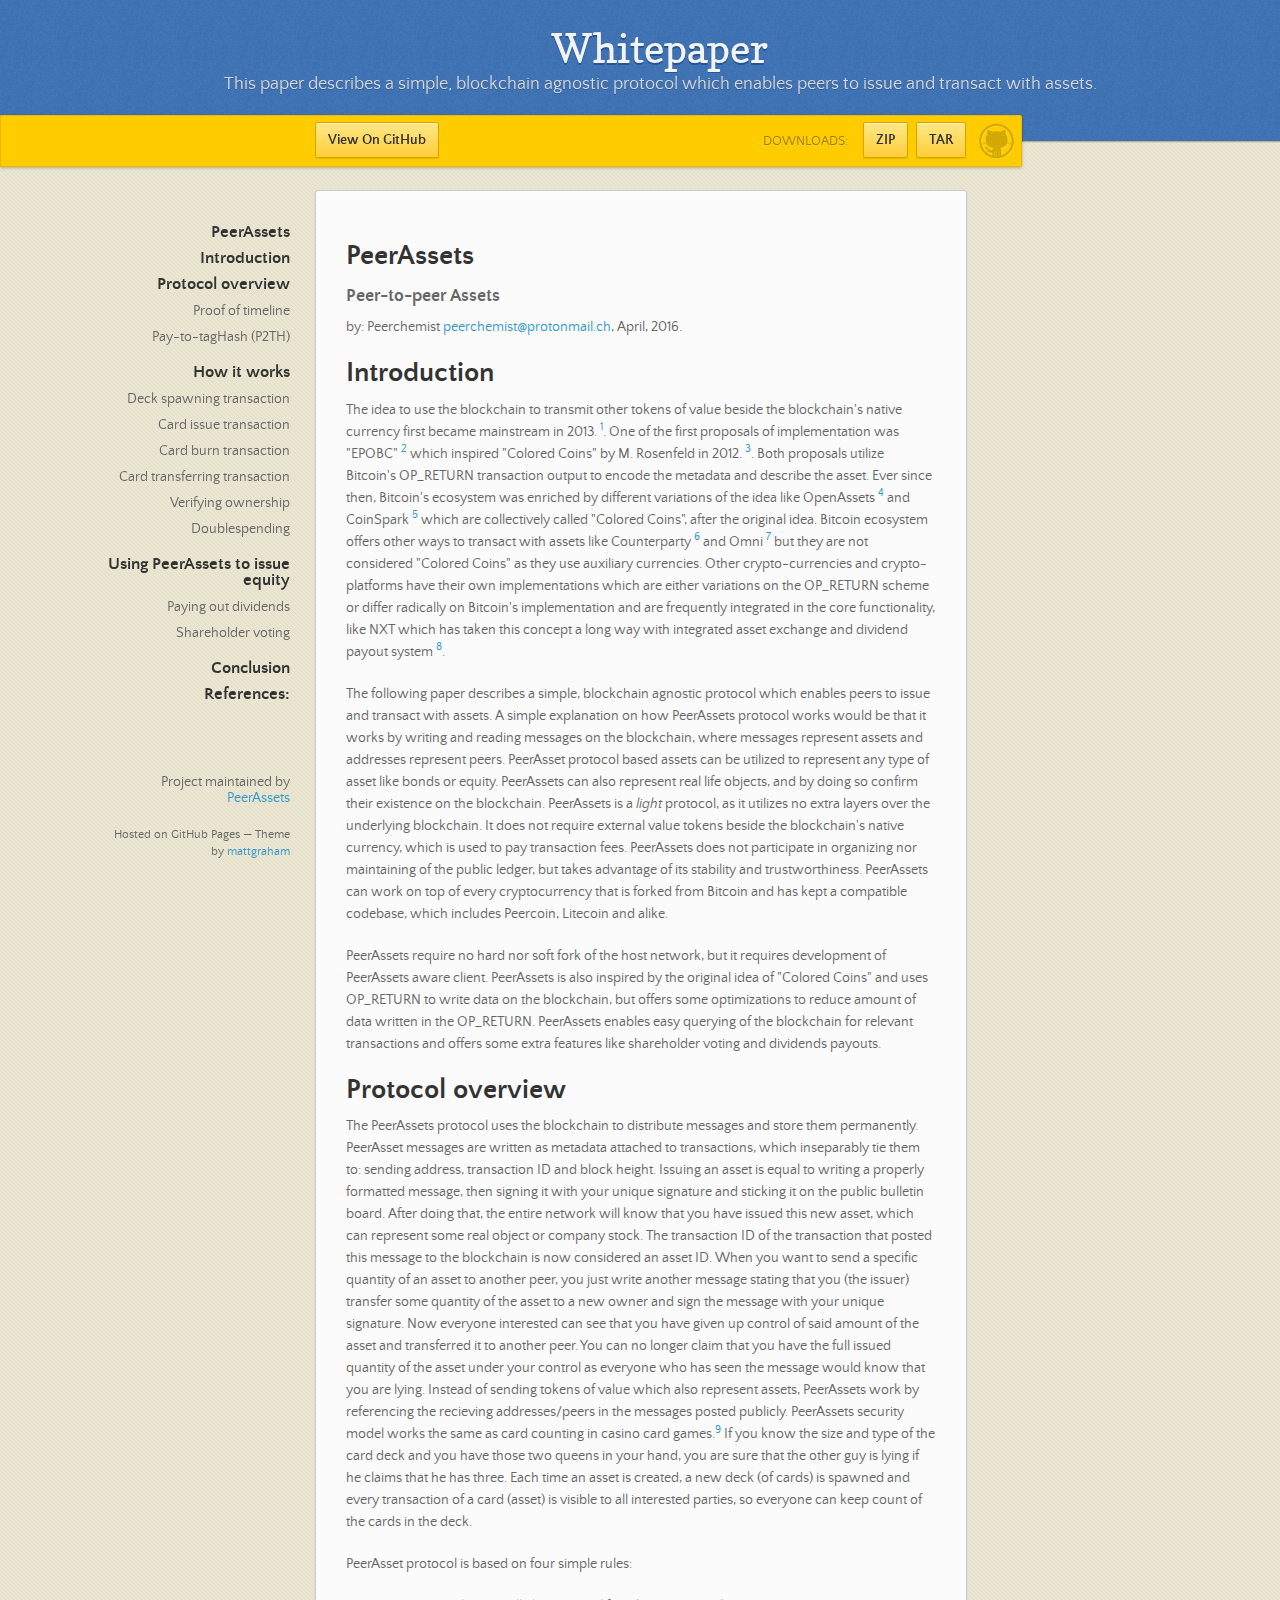
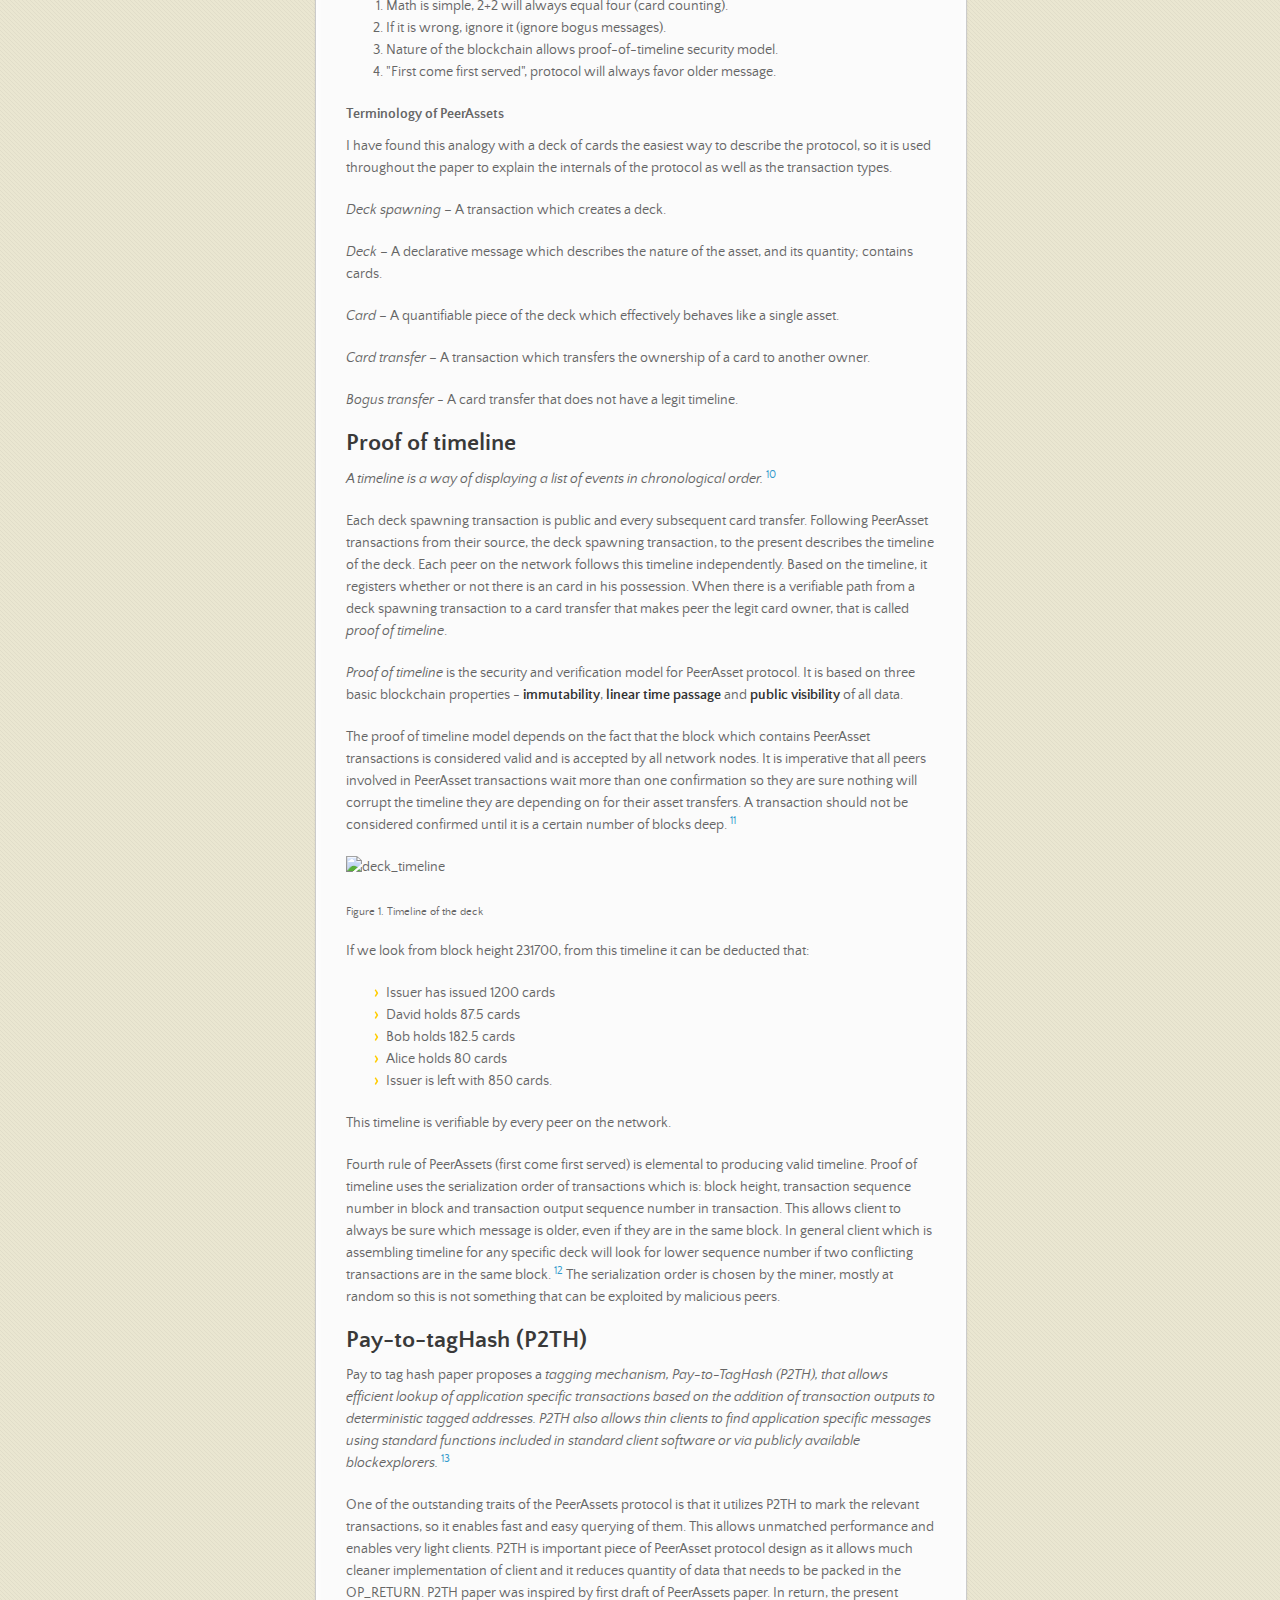
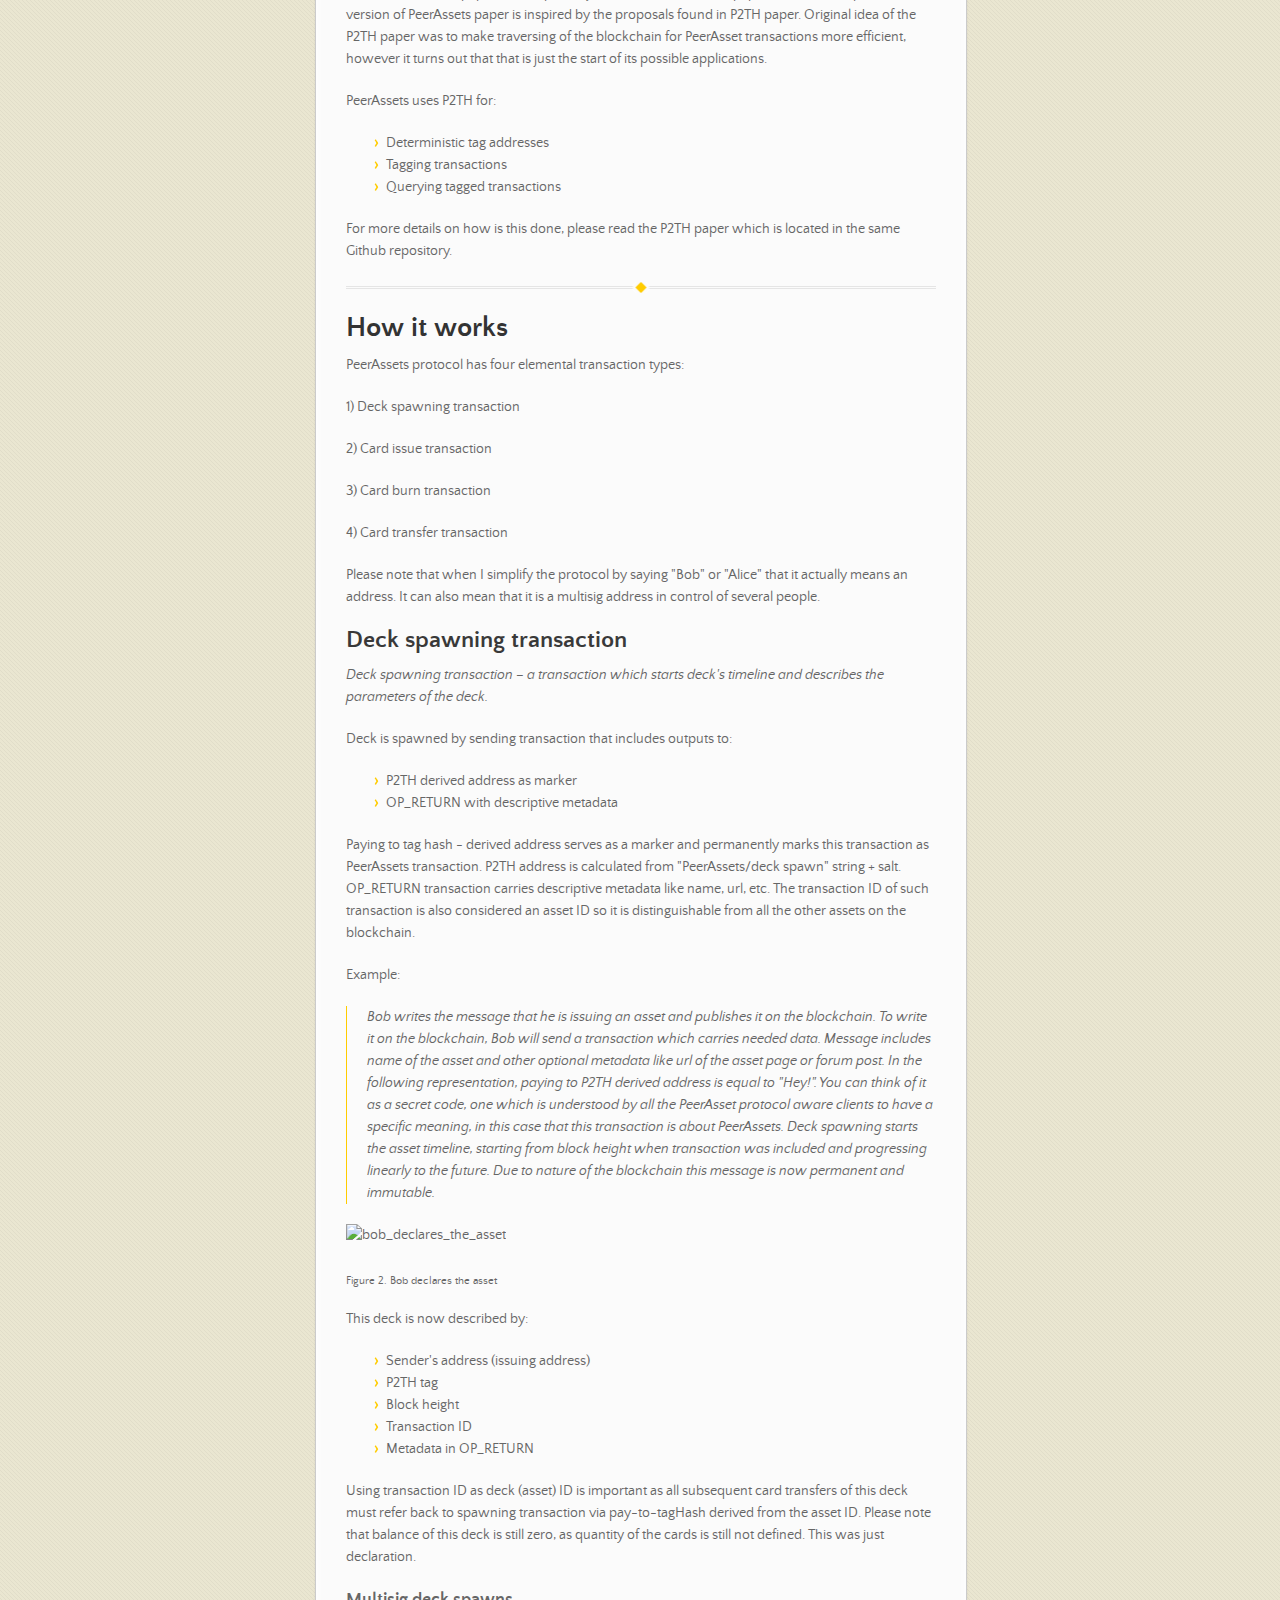
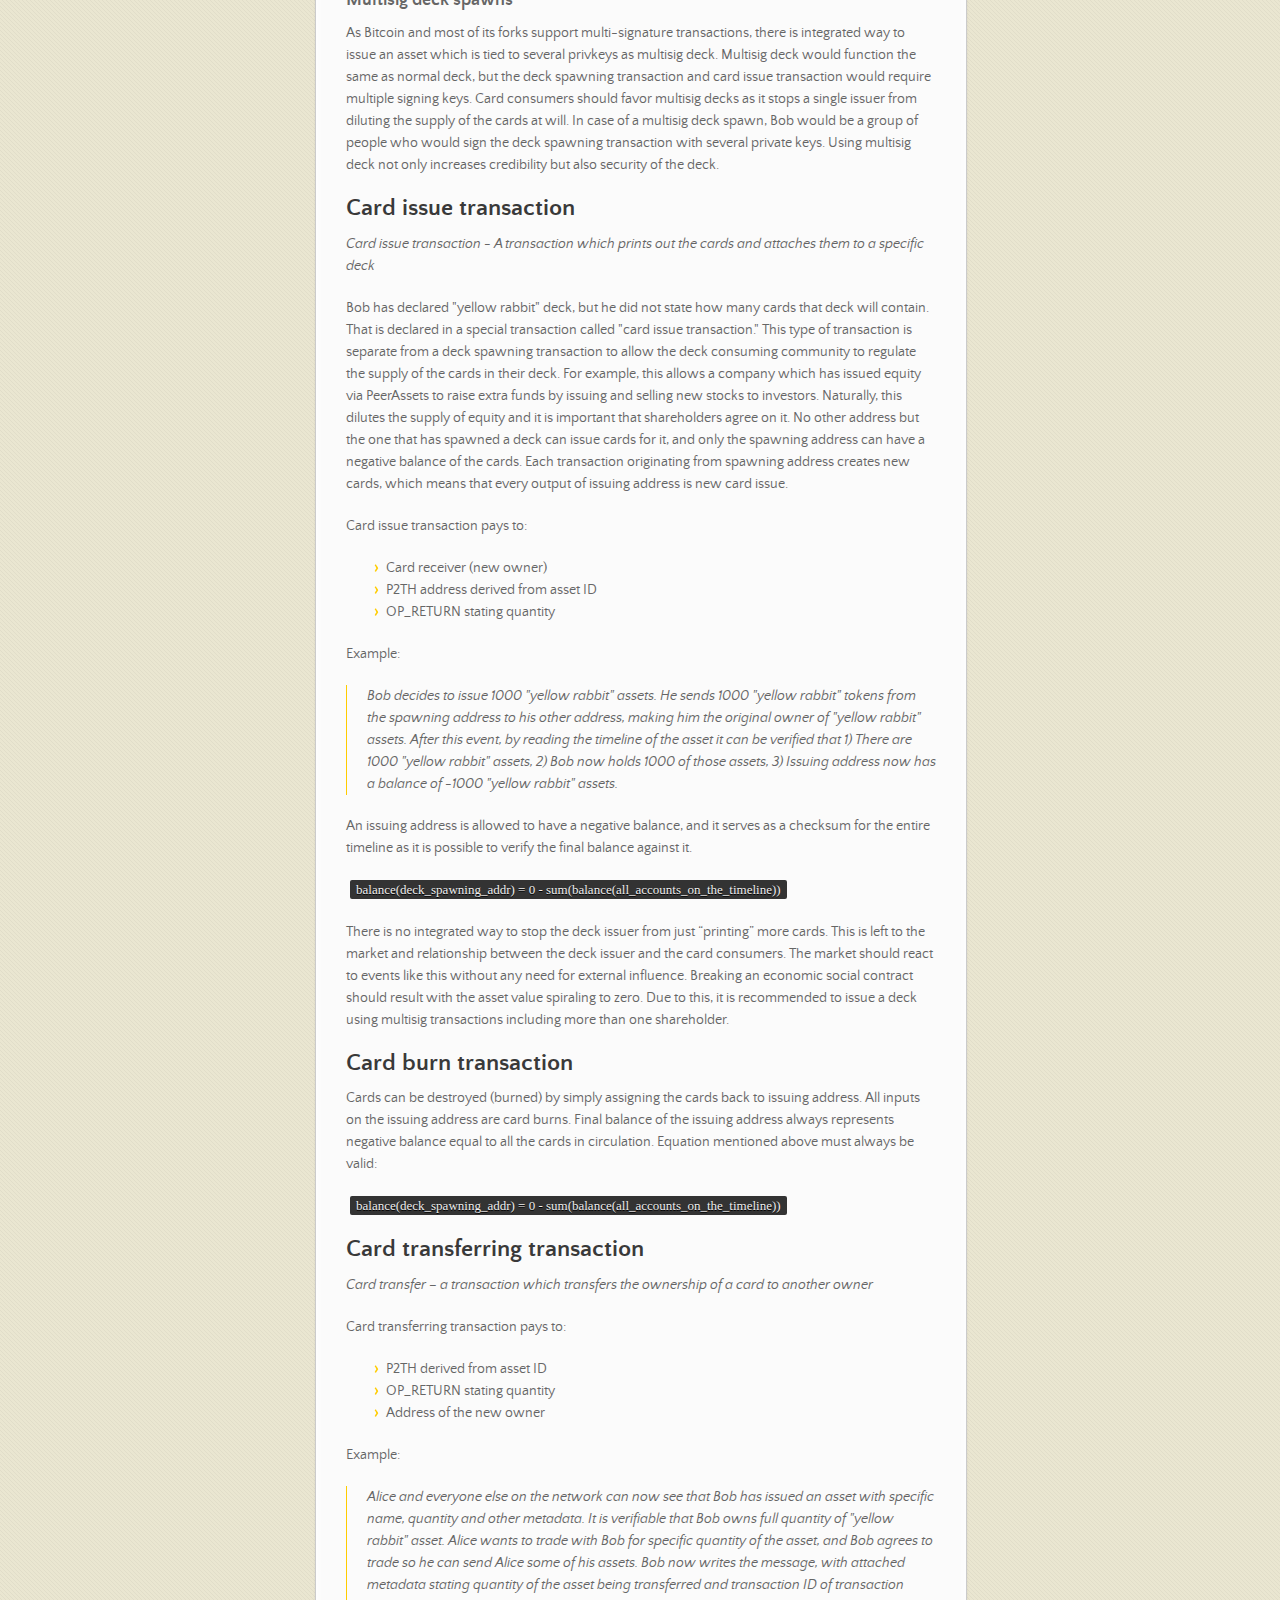
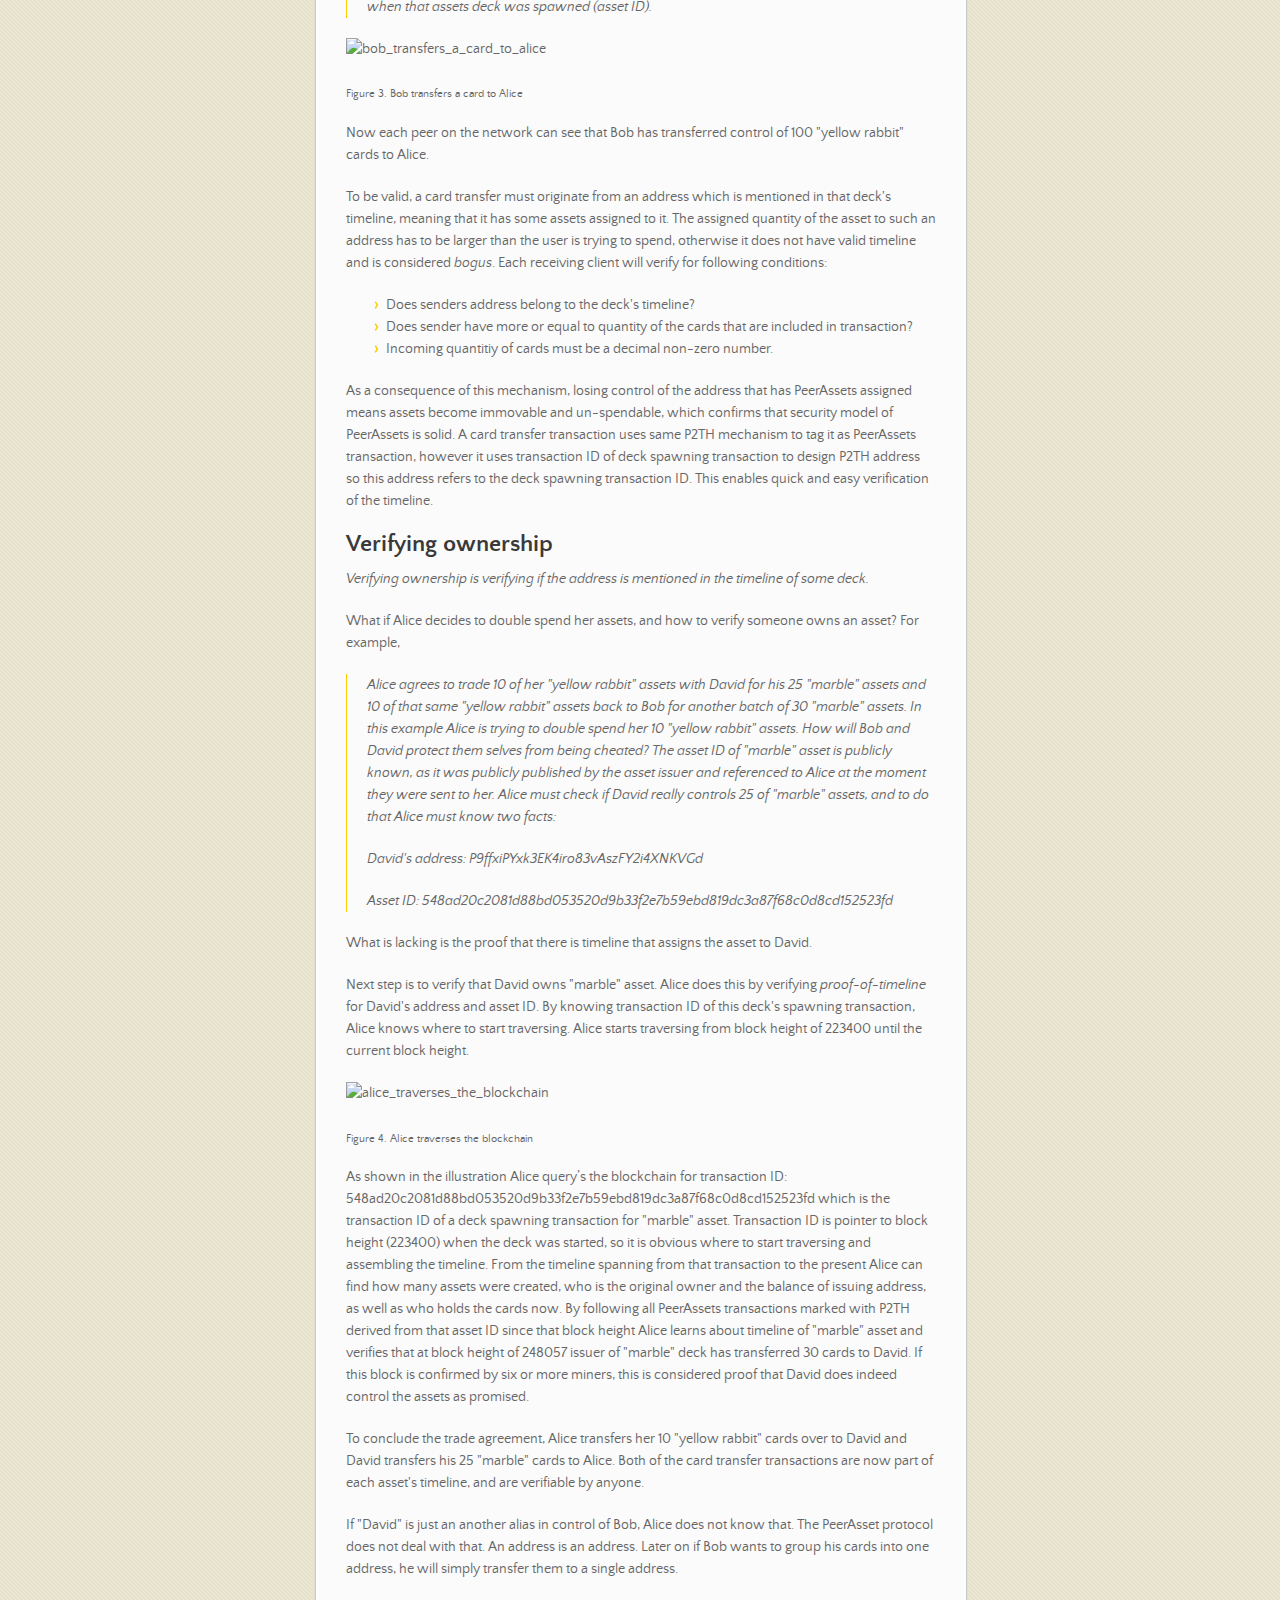
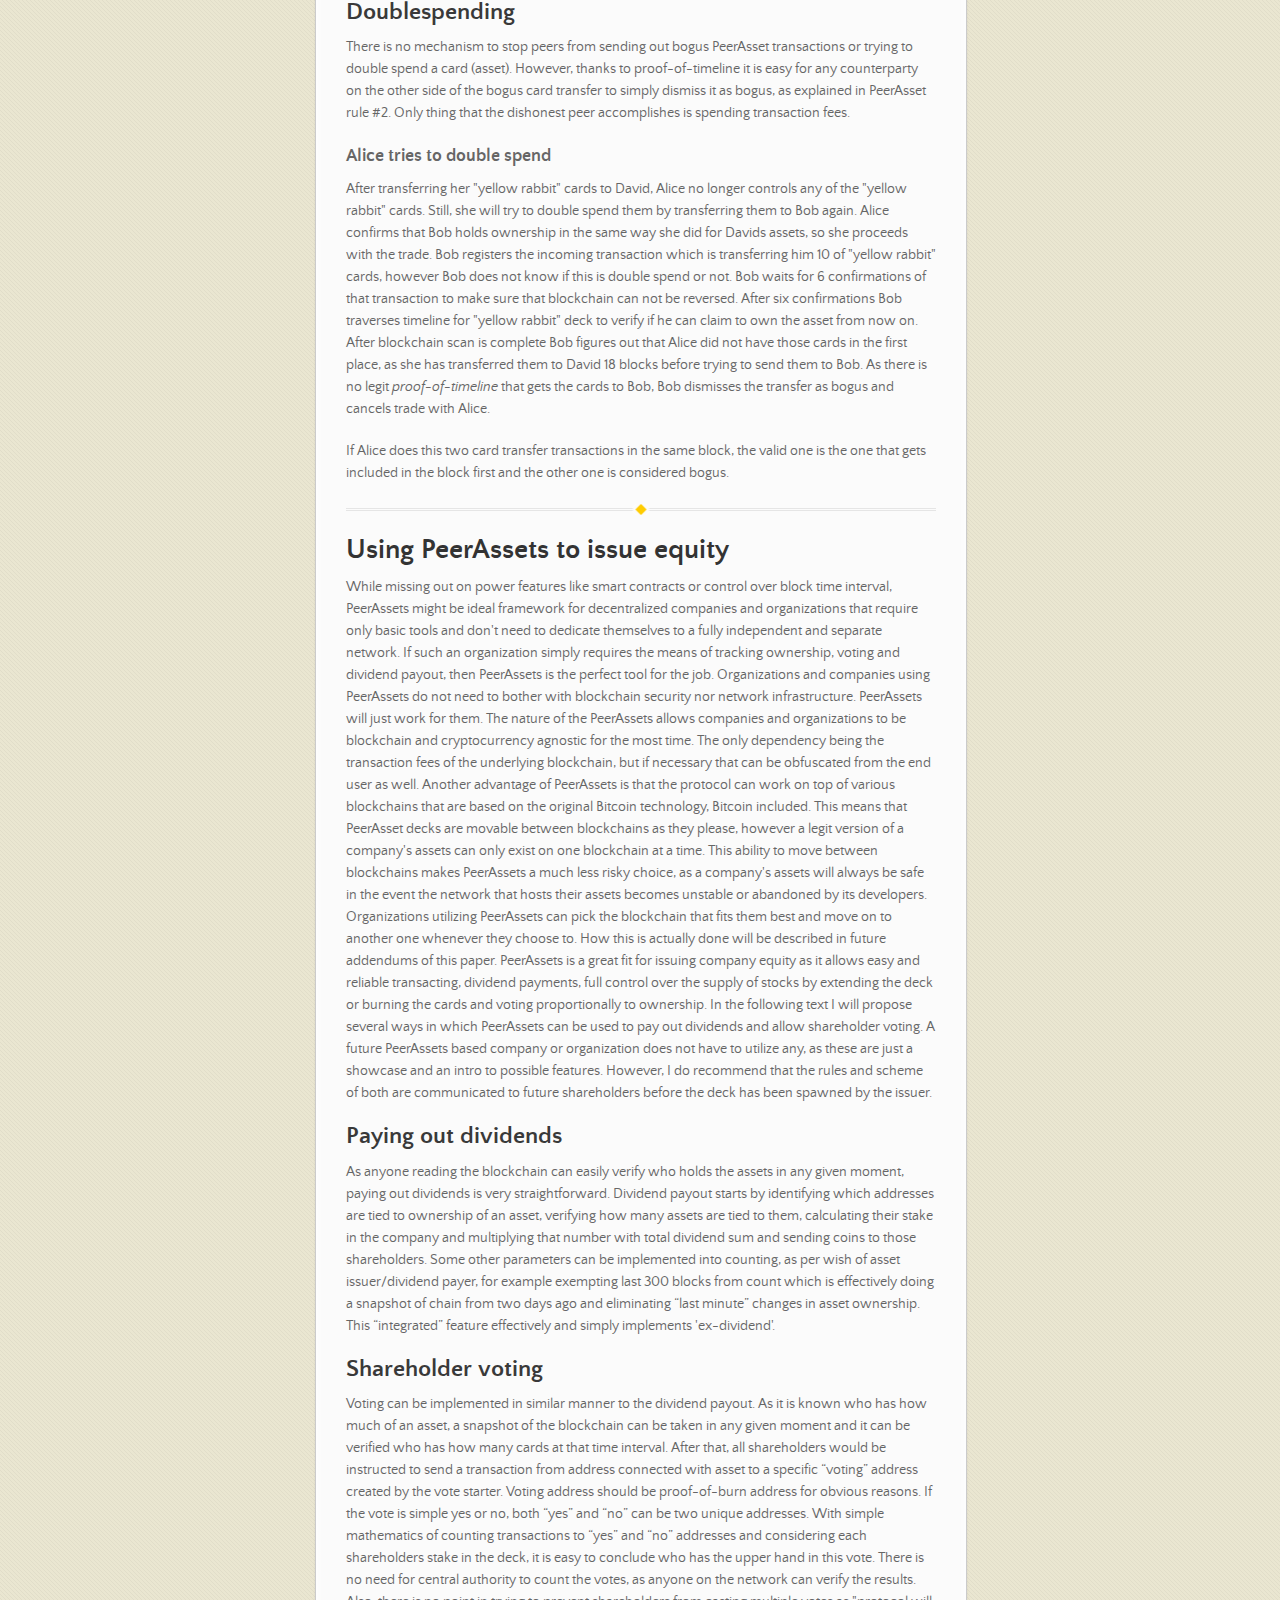
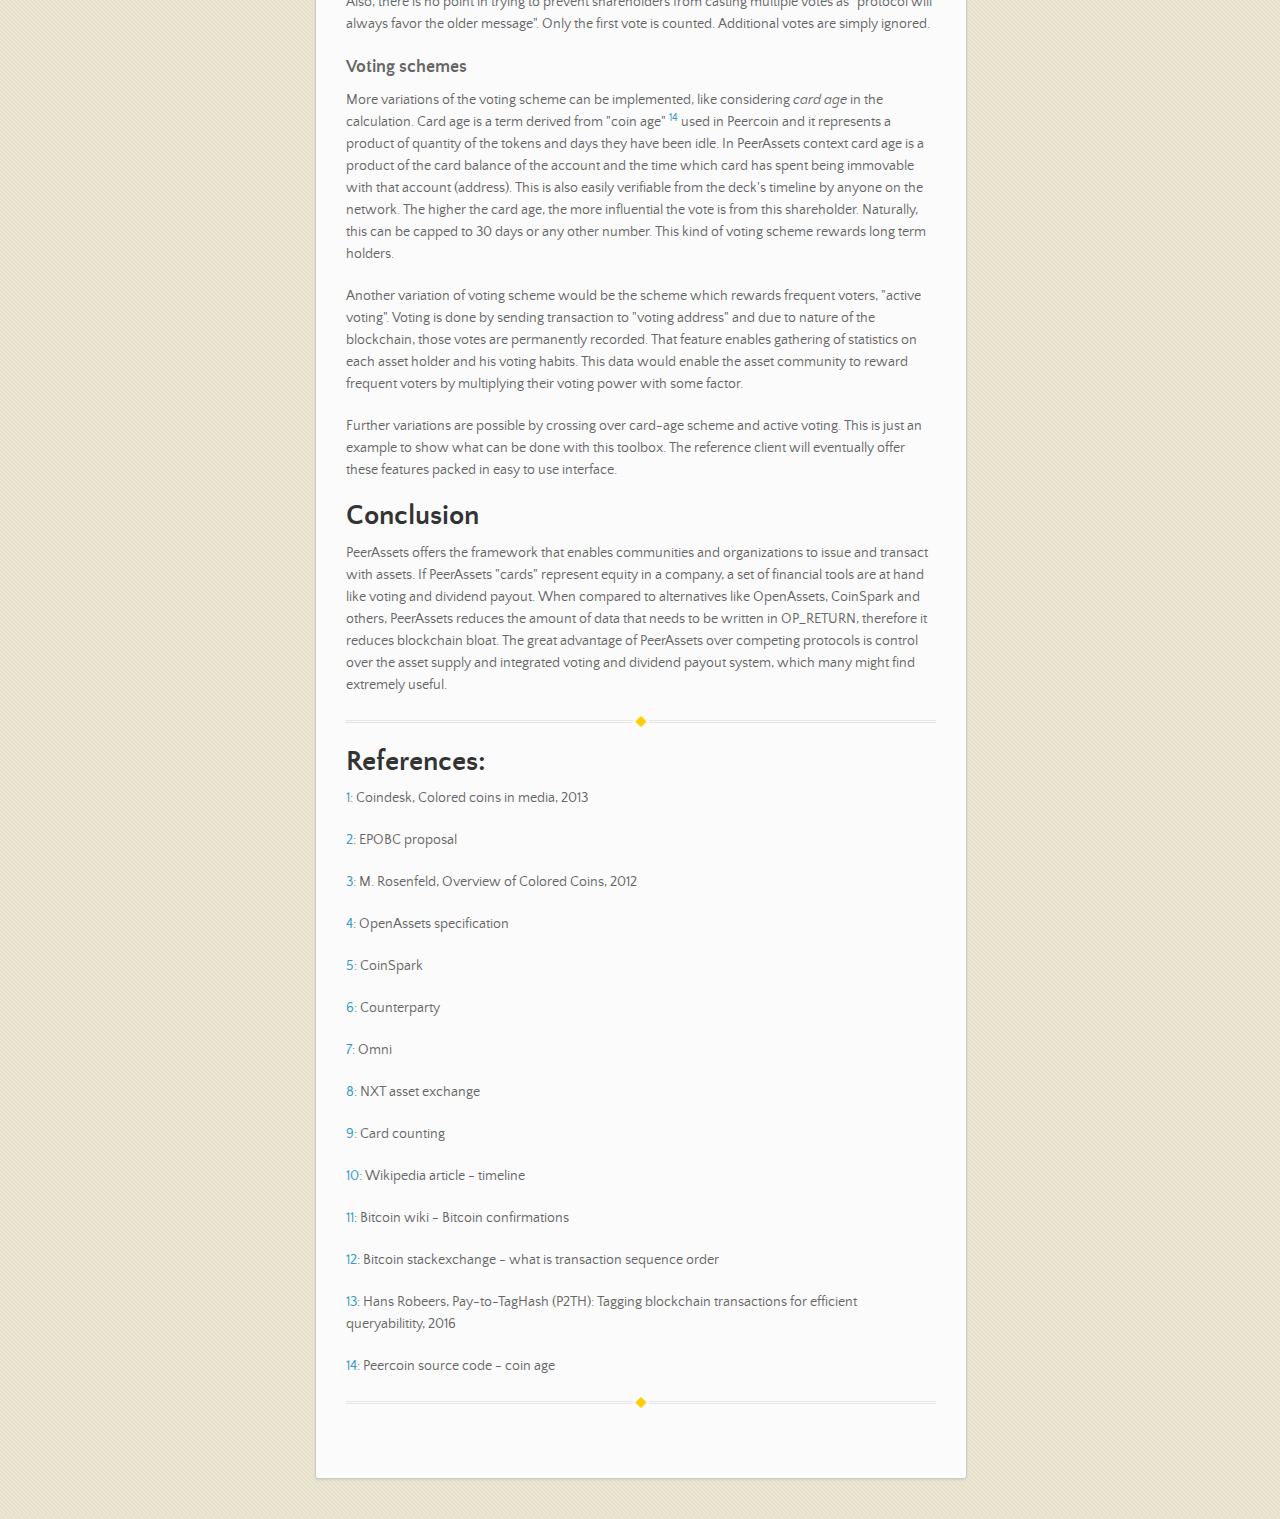
==== commit f419fdf2: "Update index.html" ====
--- a/index.html
+++ b/index.html
@@ -258,7 +258,7 @@
 <ul>
 <li>Does senders address belong to the deck's timeline?</li>
 <li>Does sender have more or equal to quantity of the cards that are included in transaction?</li>
-<li>Incoming quantitiy of cards must be a float non-zero number.</li>
+<li>Incoming quantitiy of cards must be a decimal non-zero number.</li>
 </ul>
 
 <p>As a consequence of this mechanism, losing control of the address that has PeerAssets assigned means assets become immovable and un-spendable, which confirms that security model of PeerAssets is solid. A card transfer transaction uses same P2TH mechanism to tag it as PeerAssets transaction, however it uses transaction ID of deck spawning transaction to design P2TH address so this address refers to the deck spawning transaction ID. This enables quick and easy verification of the timeline.</p>
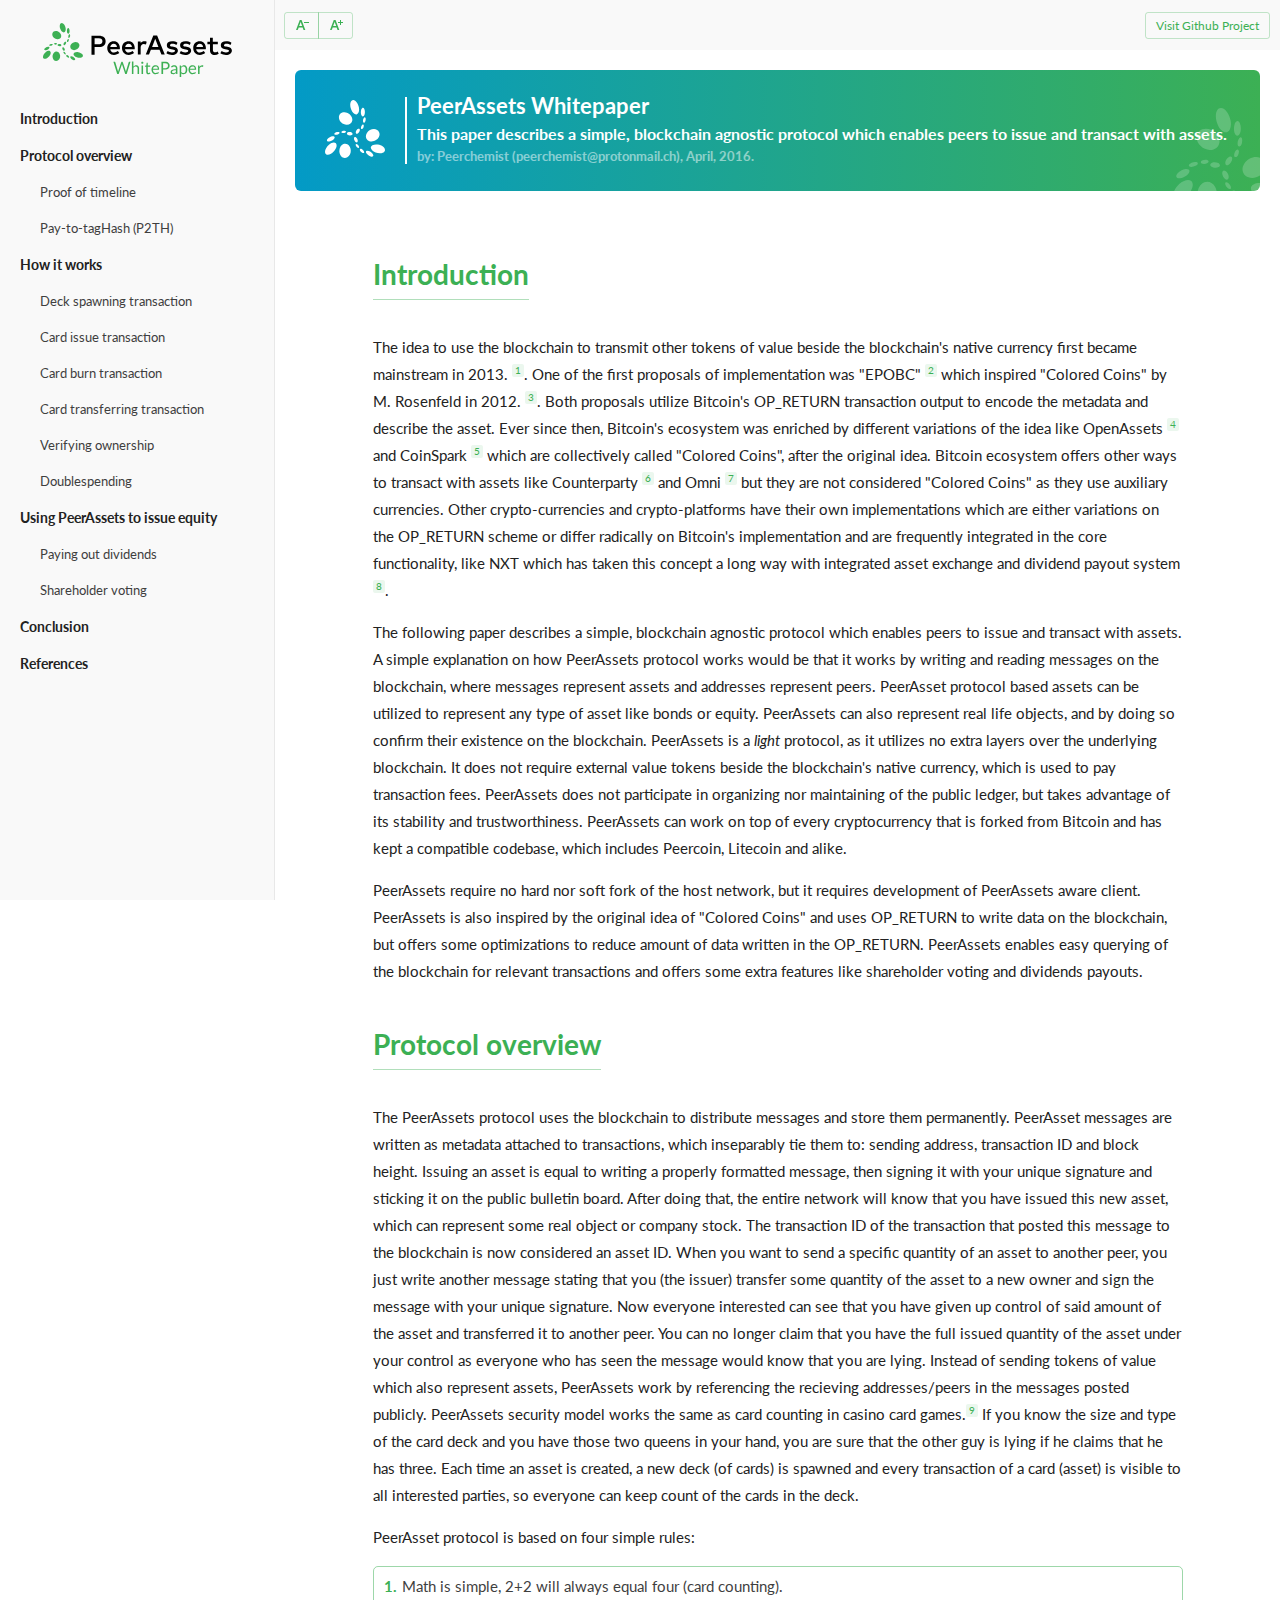
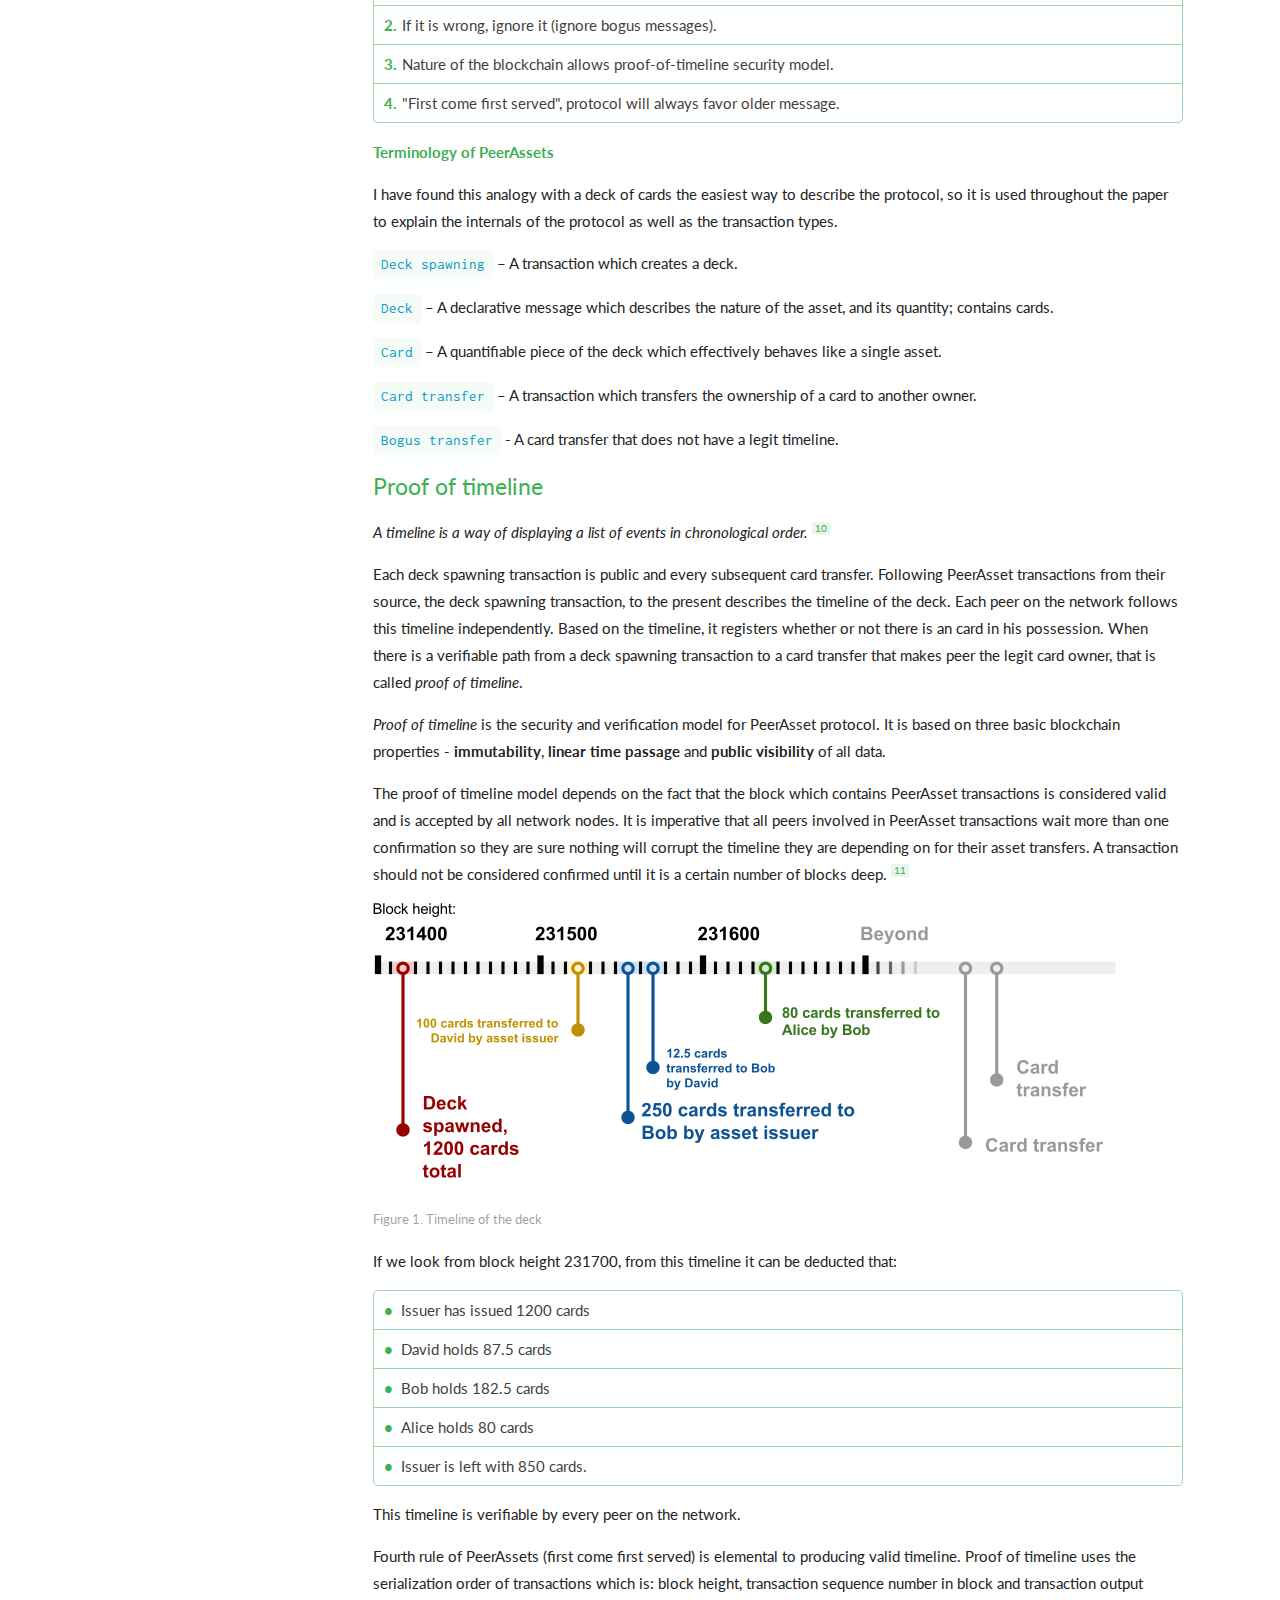
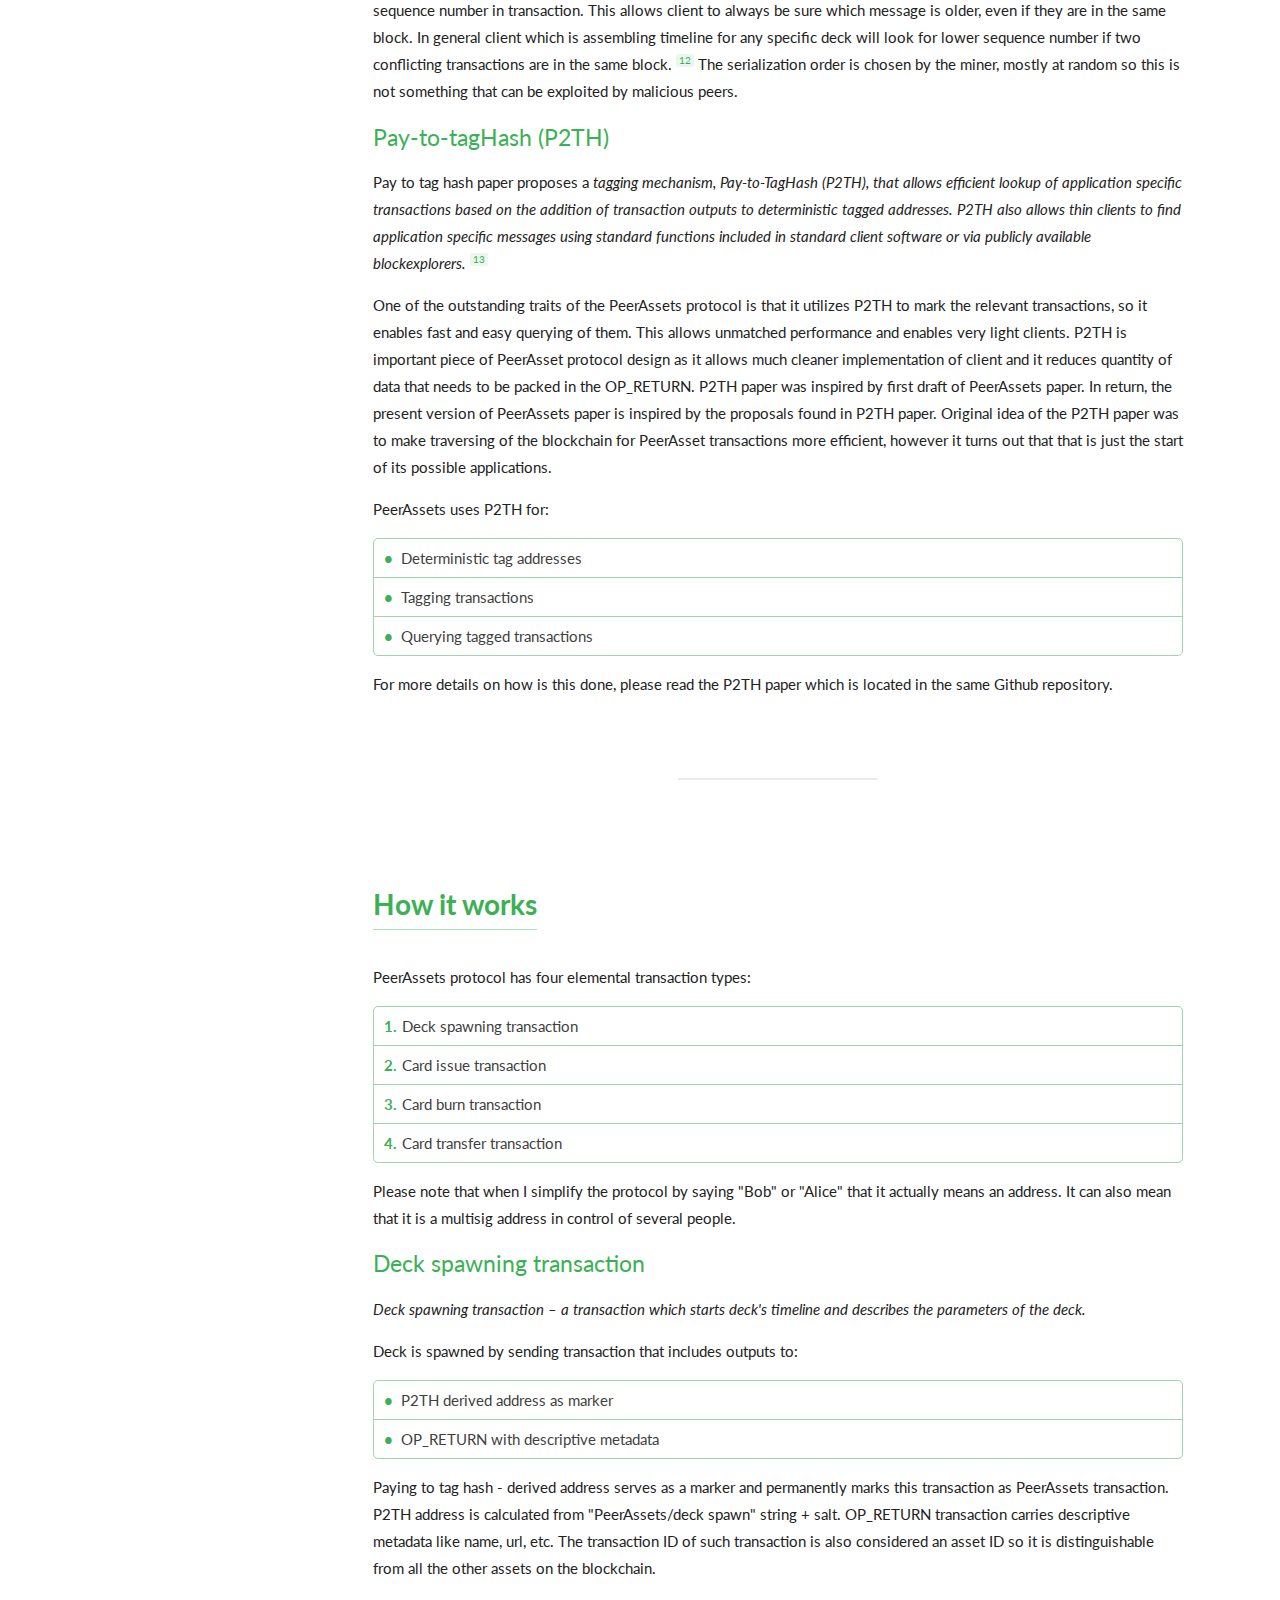
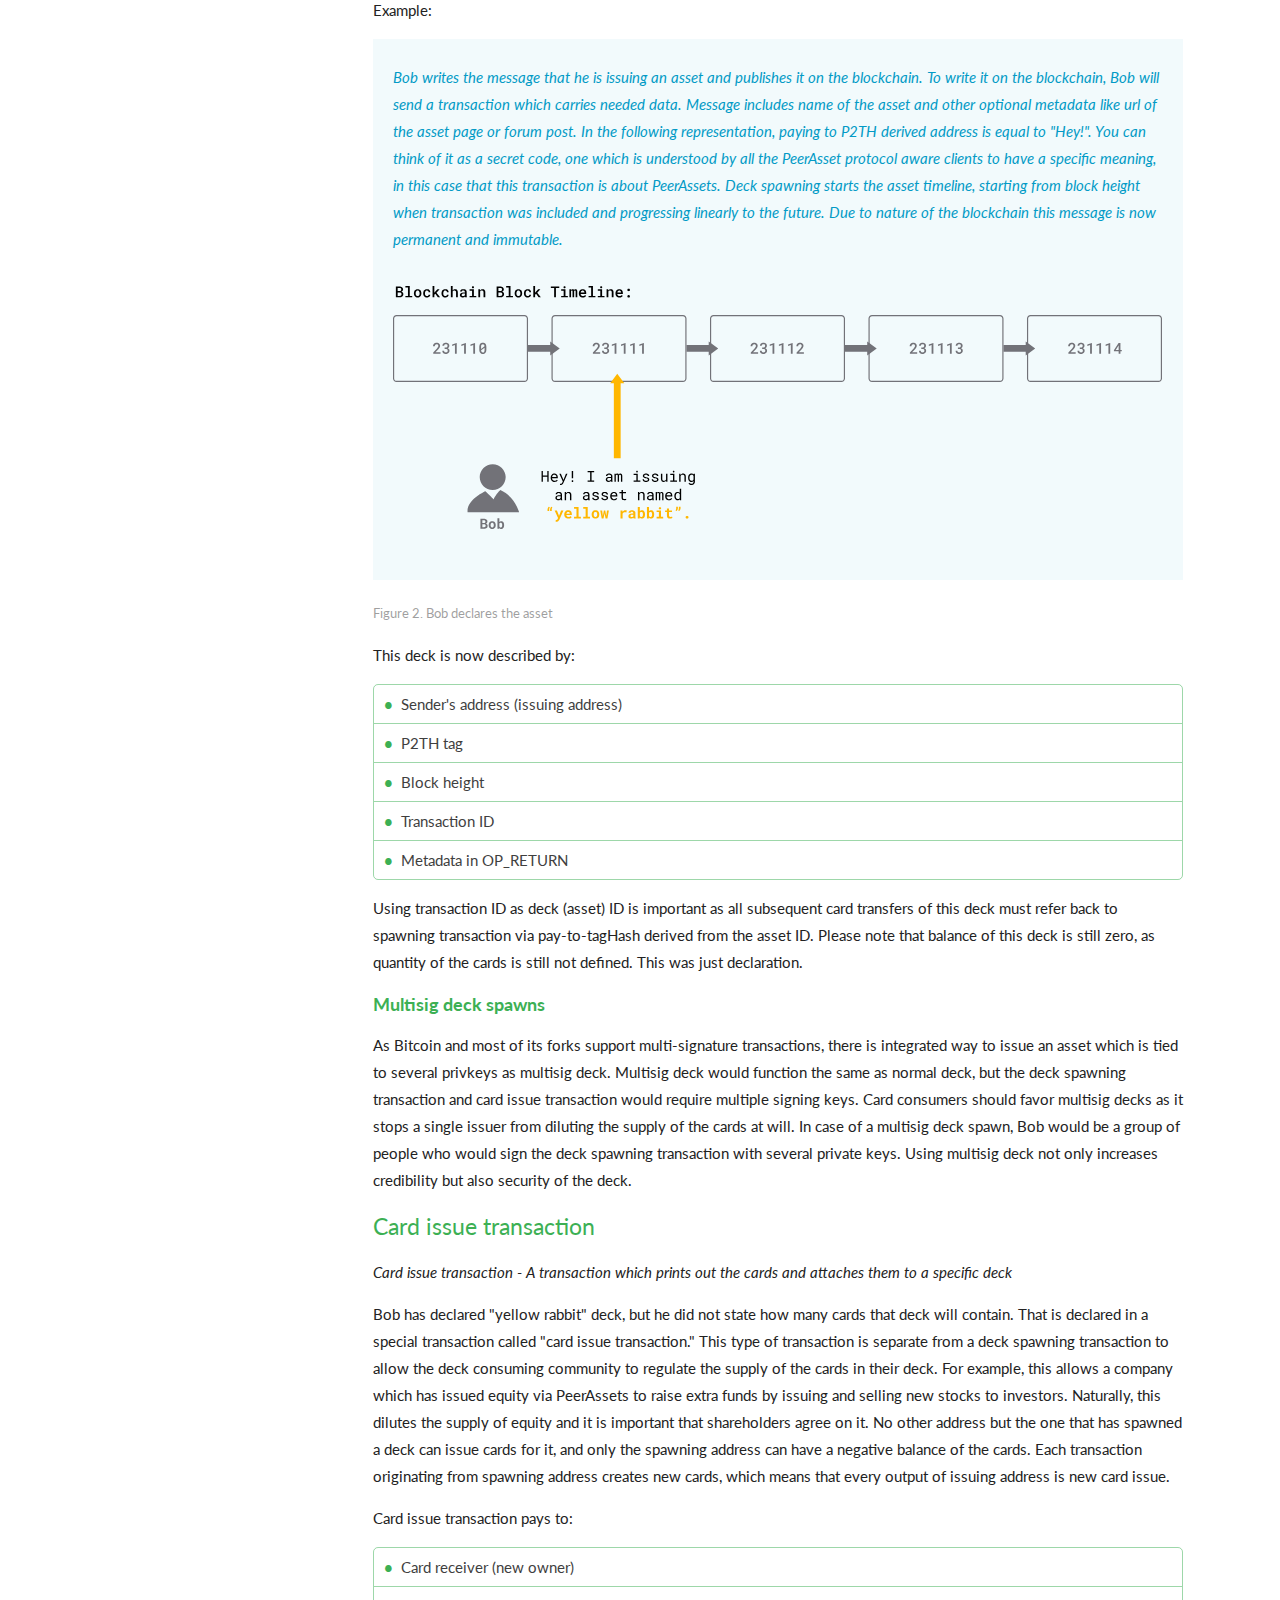
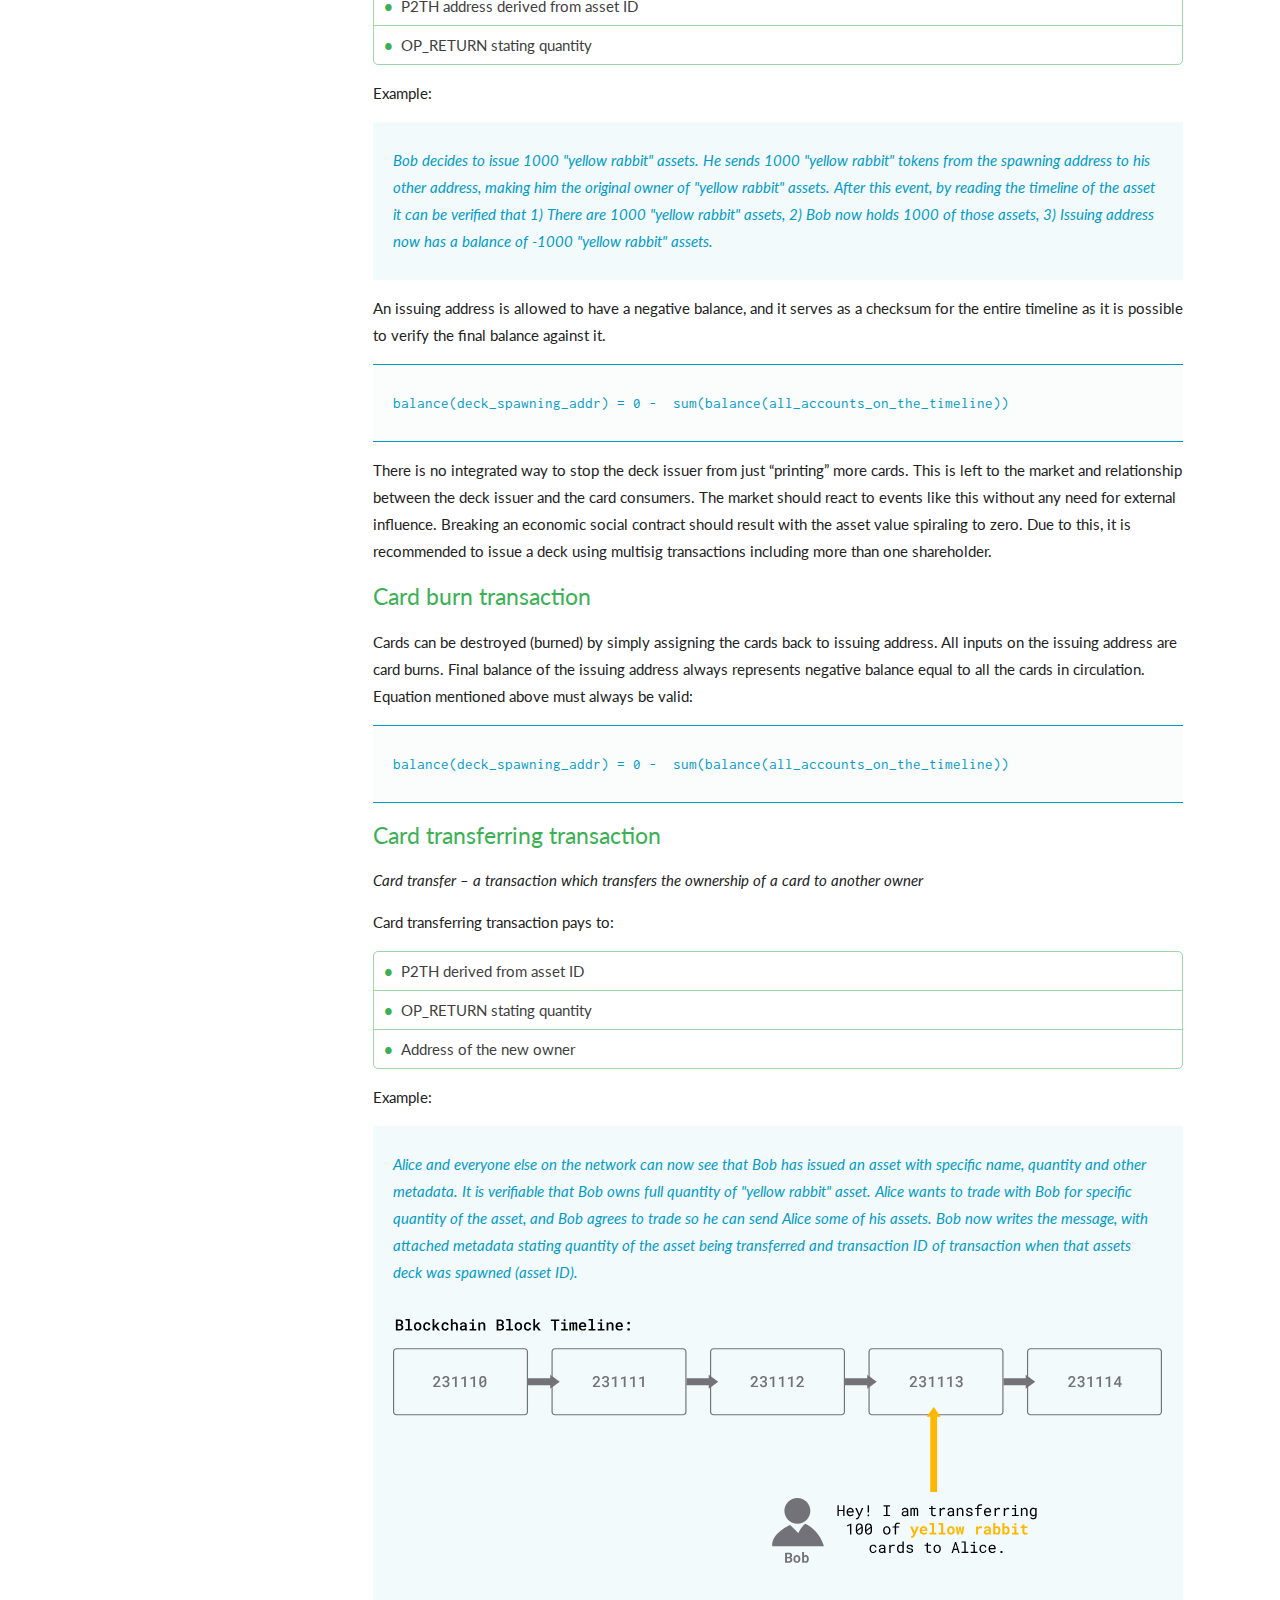
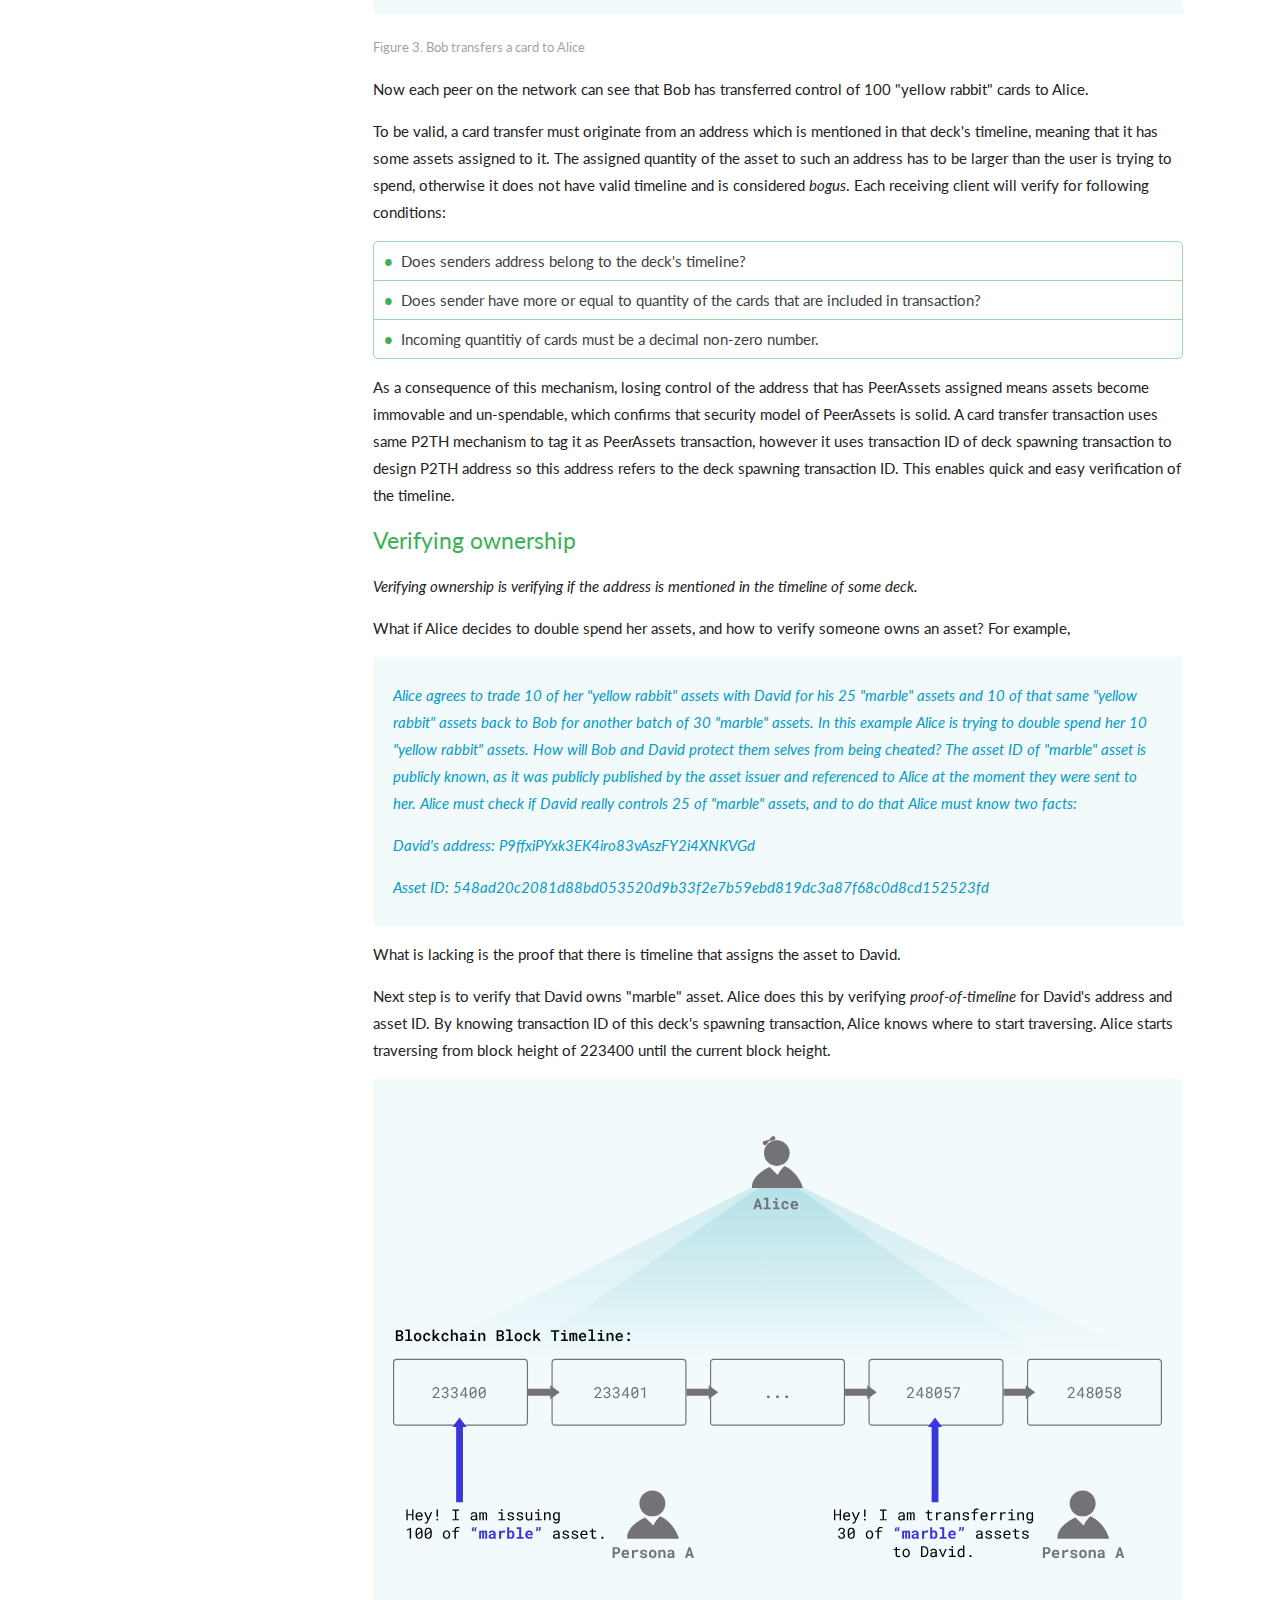
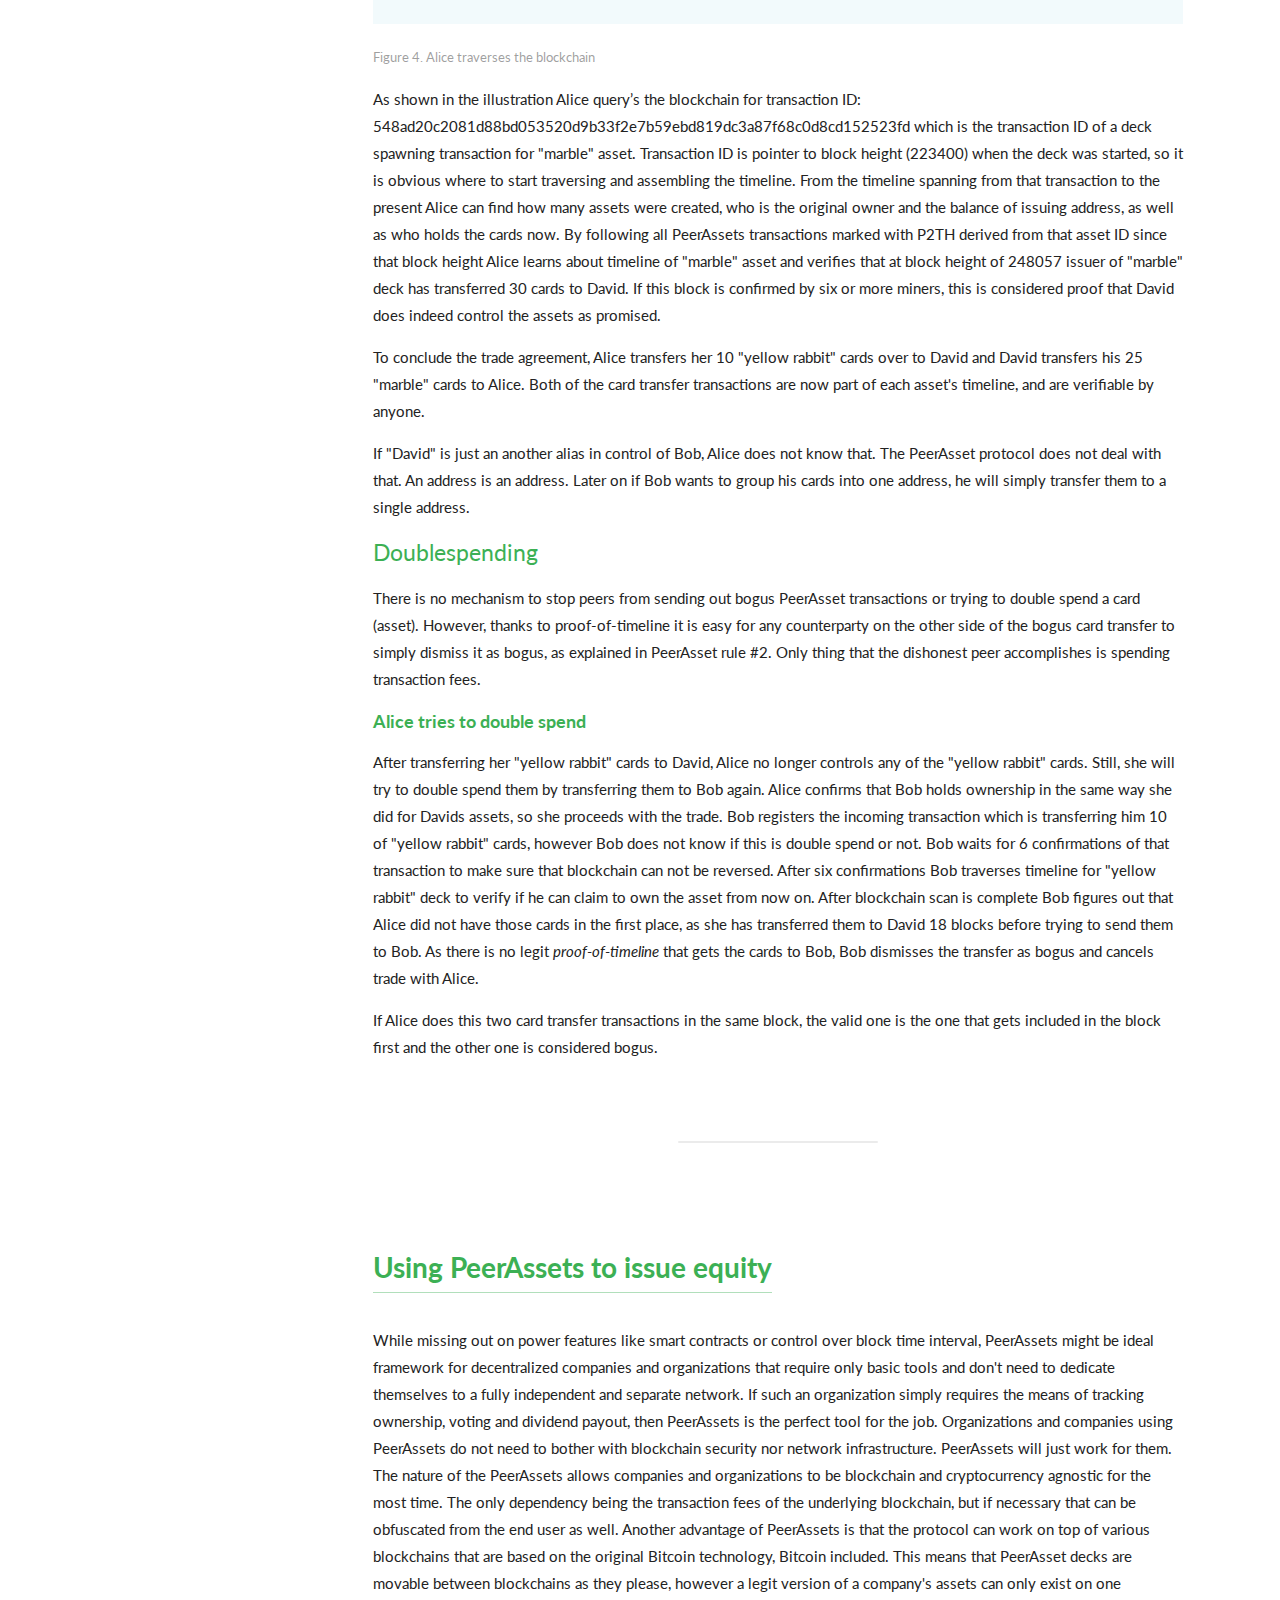
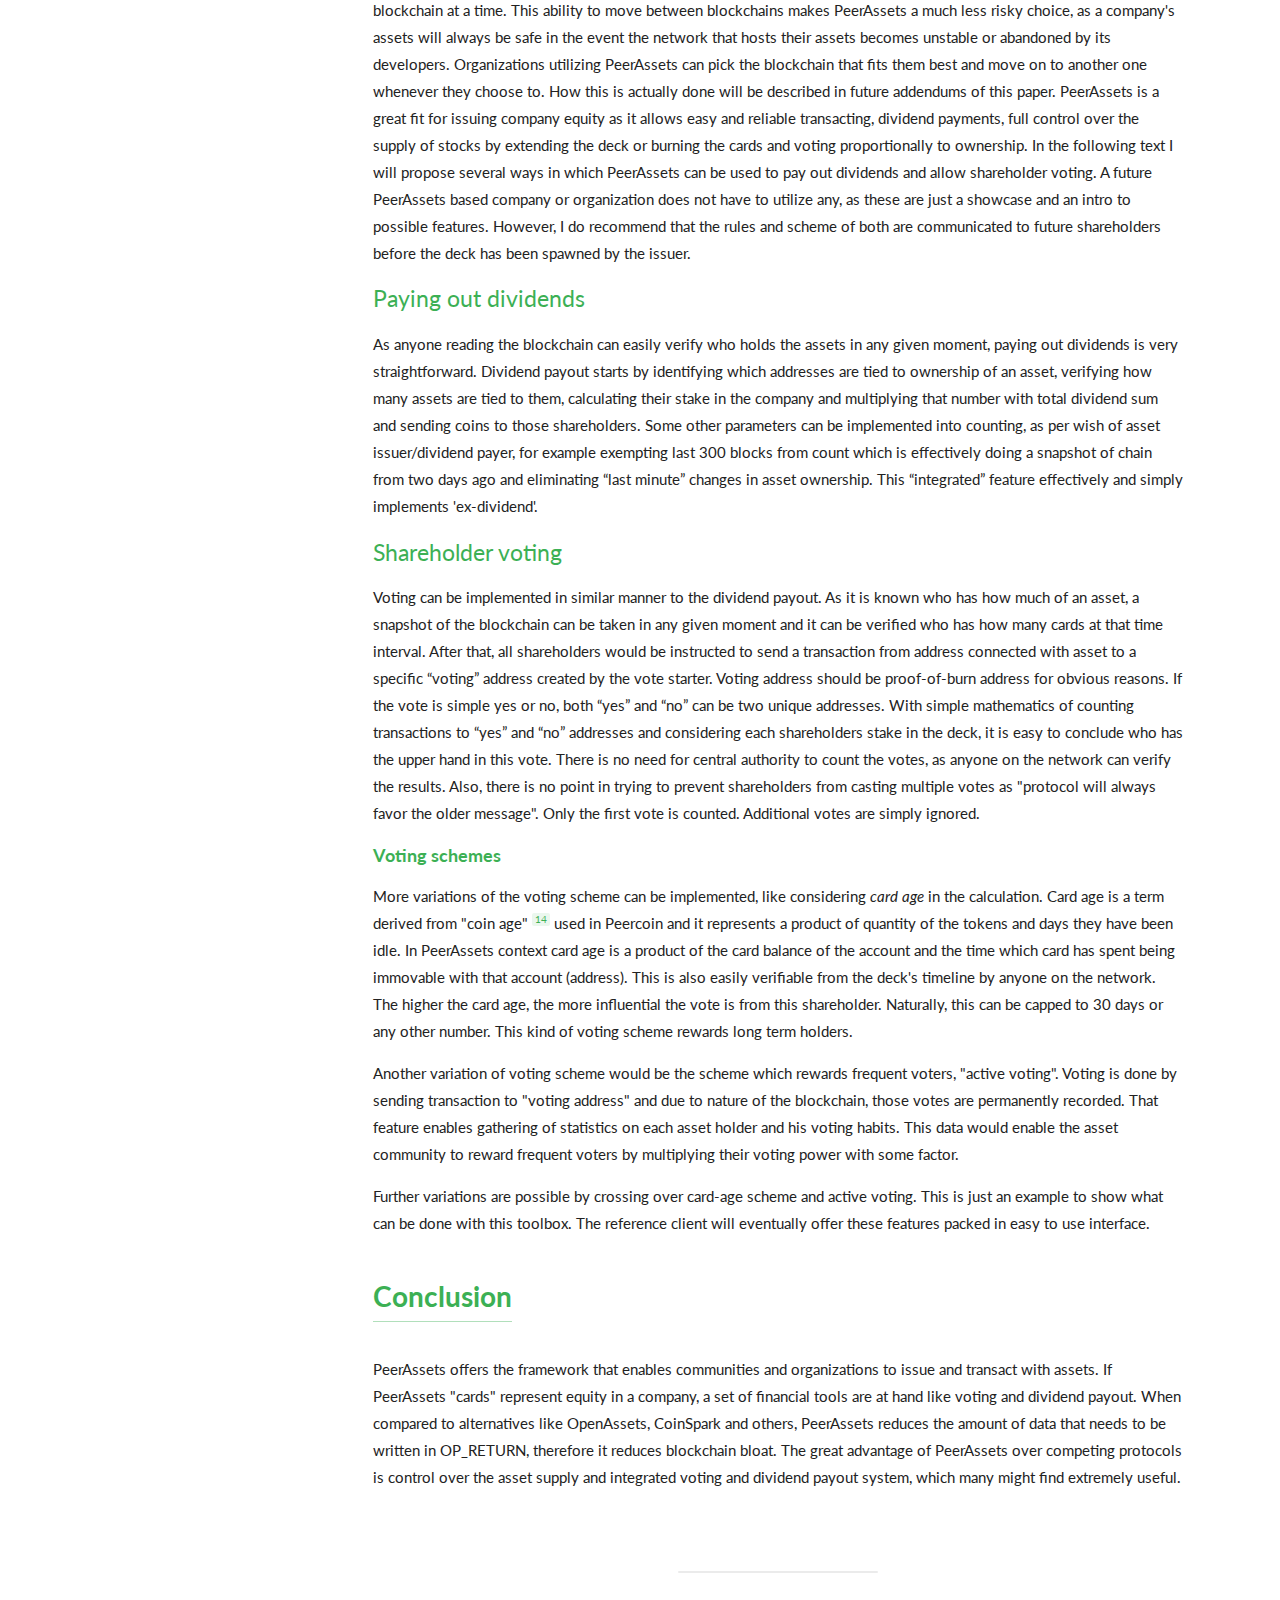
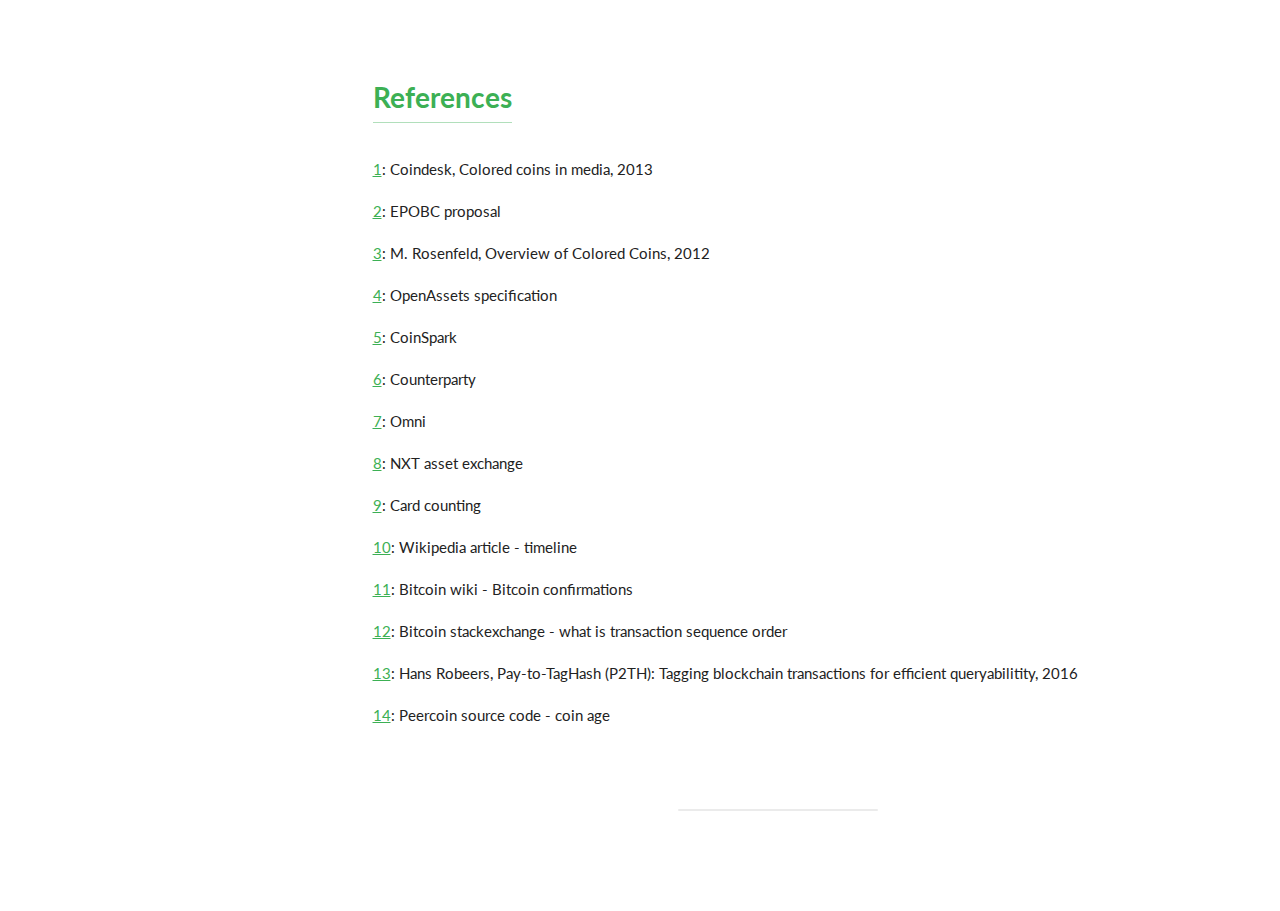
==== commit da7053e8: "Merge pull request #1 from kazzkiq/gh-pages" ====
--- a/index.html
+++ b/index.html
@@ -1,390 +1,33 @@
-<!doctype html>
-<html>
-  <head>
-    <meta charset="utf-8">
-    <meta http-equiv="X-UA-Compatible" content="chrome=1">
-    <title>Whitepaper by PeerAssets</title>
-    <link rel="stylesheet" href="stylesheets/styles.css">
-    <link rel="stylesheet" href="stylesheets/github-dark.css">
-    <script src="https://ajax.googleapis.com/ajax/libs/jquery/1.7.1/jquery.min.js"></script>
-    <script src="javascripts/main.js"></script>
-    <!--[if lt IE 9]>
-      <script src="//html5shiv.googlecode.com/svn/trunk/html5.js"></script>
-    <![endif]-->
-    <meta name="viewport" content="width=device-width, initial-scale=1, user-scalable=no">
+<!DOCTYPE html>
+<head>
+  <meta charset="utf-8">
+  <meta name="viewport" content="width=device-width">
+  <title>PeerAssets - Whitepaper</title>
 
-  </head>
-  <body>
+  <meta name="viewport" content="initial-scale=1.0, user-scalable=no" />
+  <meta name="viewport" content="user-scalable=no, initial-scale=1, maximum-scale=1, minimum-scale=1, width=device-width, height=device-height" />
 
-      <header>
-        <h1>Whitepaper</h1>
-        <p>This paper describes a simple, blockchain agnostic protocol which enables peers to issue and transact with assets.</p>
-      </header>
+  <meta name="twitter:card" content="summary_large_image">
+  <meta name="twitter:site" content="@PeercoinPPC">
+  <meta name="twitter:creator" content="@PeercoinPPC">
+  <meta name="twitter:title" content="PeerAssets Whitepaper">
+  <meta name="twitter:description" content="A simple, blockchain agnostic protocol for assets transactions.">
+  <meta name="twitter:image" content="https://peerassets.github.io/WhitePaper/img/og.png">
 
-      <div id="banner">
-        <span id="logo"></span>
+  <meta property="og:url" content="https://peerassets.github.io/WhitePaper/">
+  <meta property="og:image" content="https://peerassets.github.io/WhitePaper/img/og.png">
+  <meta property="og:title" content="PeerAssets Whitepaper">
+  <meta property="og:description" content="A simple, blockchain agnostic protocol for assets transactions.">
 
-        <a href="https://github.com/PeerAssets/WhitePaper" class="button fork"><strong>View On GitHub</strong></a>
-        <div class="downloads">
-          <span>Downloads:</span>
-          <ul>
-            <li><a href="https://github.com/PeerAssets/WhitePaper/zipball/master" class="button">ZIP</a></li>
-            <li><a href="https://github.com/PeerAssets/WhitePaper/tarball/master" class="button">TAR</a></li>
-          </ul>
-        </div>
-      </div><!-- end banner -->
+  <meta name="theme-color" content="#37c855">
 
-    <div class="wrapper">
-      <nav>
-        <ul></ul>
-      </nav>
-      <section>
-        <p></p> <h1>
-<a id="peerassets" class="anchor" href="#peerassets" aria-hidden="true"><span aria-hidden="true" class="octicon octicon-link"></span></a>PeerAssets</h1> 
-<sub><h3>
-<a id="peer-to-peer-assets" class="anchor" href="#peer-to-peer-assets" aria-hidden="true"><span aria-hidden="true" class="octicon octicon-link"></span></a>Peer-to-peer Assets</h3></sub>
+  <link rel="icon" href="img/favicon-16.png" sizes="16x16">
+  <link rel="icon" href="img/favicon-32.png" sizes="32x32">
 
-<p>by: Peerchemist  <a href="mailto:peerchemist@protonmail.ch">peerchemist@protonmail.ch</a>,  April, 2016.</p>
-
-<h1>
-<a id="introduction" class="anchor" href="#introduction" aria-hidden="true"><span aria-hidden="true" class="octicon octicon-link"></span></a>Introduction</h1>
-
-<p>The idea to use the blockchain to transmit other tokens of value beside the blockchain's native currency first became mainstream in 2013. <sup><a href="http://www.coindesk.com/colored-coins-paint-sophisticated-future-for-bitcoin">1</a></sup>. One of the first proposals of implementation was "EPOBC" <sup><a href="https://github.com/chromaway/ngcccbase/wiki/EPOBC_simple">2</a></sup> which inspired "Colored Coins" by M. Rosenfeld in 2012. <sup><a href="https://bitcoil.co.il/BitcoinX.pdf">3</a></sup>. Both proposals utilize Bitcoin's OP_RETURN transaction output to encode the metadata and describe the asset. Ever since then, Bitcoin's ecosystem was enriched by different variations of the idea like OpenAssets <sup><a href="https://github.com/OpenAssets/open-assets-protocol/blob/master/specification.mediawiki">4</a></sup> and CoinSpark <sup><a href="https://github.com/coinspark">5</a></sup> which are collectively called "Colored Coins", after the original idea. Bitcoin ecosystem offers other ways to transact with assets like Counterparty <sup><a href="http://counterparty.io/">6</a></sup> and Omni <sup><a href="http://www.omnilayer.org/">7</a></sup> but they are not considered "Colored Coins" as they use auxiliary currencies. Other crypto-currencies and crypto-platforms have their own implementations which are either variations on the OP_RETURN scheme or differ radically on Bitcoin's implementation and are frequently integrated in the core functionality, like NXT which has taken this concept a long way with integrated asset exchange and dividend payout system <sup><a href="https://nxt.org/what-is-nxt/asset-exchange/">8</a></sup>.</p>
-
-<p>The following paper describes a simple, blockchain agnostic protocol which enables peers to issue and transact with assets. A simple explanation on how PeerAssets protocol works would be that it works by writing and reading messages on the blockchain, where messages represent assets and addresses represent peers. PeerAsset protocol based assets can be utilized to represent any type of asset like bonds or equity. PeerAssets can also represent real life objects, and by doing so confirm their existence on the blockchain. PeerAssets is a <em>light</em> protocol, as it utilizes no extra layers over the underlying blockchain. It does not require external value tokens beside the blockchain's native currency, which is used to pay transaction fees. PeerAssets does not participate in organizing nor maintaining of the public ledger, but takes advantage of its stability and trustworthiness. PeerAssets can work on top of every cryptocurrency that is forked from Bitcoin and has kept a compatible codebase, which includes Peercoin, Litecoin and alike.</p>
-
-<p>PeerAssets require no hard nor soft fork of the host network, but it requires development of PeerAssets aware client. PeerAssets is also inspired by the original idea of "Colored Coins" and uses OP_RETURN to write data on the blockchain, but offers some optimizations to reduce amount of data written in the OP_RETURN. PeerAssets enables easy querying of the blockchain for relevant transactions and offers some extra features like shareholder voting and dividends payouts.</p>
-
-<h1>
-<a id="protocol-overview" class="anchor" href="#protocol-overview" aria-hidden="true"><span aria-hidden="true" class="octicon octicon-link"></span></a>Protocol overview</h1>
-
-<p>The PeerAssets protocol uses the blockchain to distribute messages and store them permanently. PeerAsset messages are written as metadata attached to transactions, which inseparably tie them to: sending address, transaction ID and block height. Issuing an asset is equal to writing a properly formatted message, then signing it with your unique signature and sticking it on the public bulletin board. After doing that, the entire network will know that you have issued this new asset, which can represent some real object or company stock. The transaction ID of the transaction that posted this message to the blockchain is now considered an asset ID. When you want to send a specific quantity of an asset to another peer, you just write another message stating that you (the issuer) transfer some quantity of the asset to a new owner and sign the message with your unique signature. Now everyone interested can see that you have given up control of said amount of the asset and transferred it to another peer. You can no longer claim that you have the full issued quantity of the asset under your control as everyone who has seen the message would know that you are lying. Instead of sending tokens of value which also represent assets, PeerAssets work by referencing the recieving addresses/peers in the messages posted publicly.
-PeerAssets security model works the same as card counting in casino card games.<sup><a href="https://en.wikipedia.org/wiki/Card_counting">9</a></sup> If you know the size and type of the card deck and you have those two queens in your hand, you are sure that the other guy is lying if he claims that he has three. Each time an asset is created, a new deck (of cards) is spawned and every transaction of a card (asset) is visible to all interested parties, so everyone can keep count of the cards in the deck.</p>
-
-<p>PeerAsset protocol is based on four simple rules:</p>
-
-<ol>
-<li>Math is simple, 2+2 will always equal four (card counting).</li>
-<li>If it is wrong, ignore it (ignore bogus messages).</li>
-<li>Nature of the blockchain allows proof-of-timeline security model.</li>
-<li>"First come first served", protocol will always favor older message.</li>
-</ol>
-
-<h4>
-<a id="terminology-of-peerassets" class="anchor" href="#terminology-of-peerassets" aria-hidden="true"><span aria-hidden="true" class="octicon octicon-link"></span></a>Terminology of PeerAssets</h4>
-
-<p>I have found this analogy with a deck of cards the easiest way to describe the protocol, so it is used throughout the paper to explain the internals of the protocol as well as the transaction types.</p>
-
-<p><em>Deck spawning</em> – A transaction which creates a deck.</p>
-
-<p><em>Deck</em> – A declarative message which describes the nature of the asset, and its quantity; contains cards.</p>
-
-<p><em>Card</em> – A quantifiable piece of the deck which effectively behaves like a single asset.</p>
-
-<p><em>Card transfer</em> – A transaction which transfers the ownership of a card to another owner.</p>
-
-<p><em>Bogus transfer</em> - A card transfer that does not have a legit timeline.</p>
-
-<h2>
-<a id="proof-of-timeline" class="anchor" href="#proof-of-timeline" aria-hidden="true"><span aria-hidden="true" class="octicon octicon-link"></span></a>Proof of timeline</h2>
-
-<p><em>A timeline is a way of displaying a list of events in chronological order.</em> <sup><a href="https://en.wikipedia.org/wiki/Timeline">10</a></sup></p>
-
-<p>Each deck spawning transaction is public and every subsequent card transfer. Following PeerAsset transactions from their source, the deck spawning transaction, to the present describes the timeline of the deck. Each peer on the network follows this timeline independently. Based on the timeline, it registers whether or not there is an card in his possession. When there is a verifiable path from a deck spawning transaction to a card transfer that makes peer the legit card owner, that is called <em>proof of timeline</em>.</p>
-
-<p><em>Proof of timeline</em> is the security and verification model for PeerAsset protocol. It is based on three basic blockchain properties - <strong>immutability</strong>, <strong>linear time passage</strong> and <strong>public visibility</strong> of all data.</p>
-
-<p>The proof of timeline model depends on the fact that the block which contains PeerAsset transactions is considered valid and is accepted by all network nodes. It is imperative that all peers involved in PeerAsset transactions wait more than one confirmation so they are sure nothing will corrupt the timeline they are depending on for their asset transfers. A transaction should not be considered confirmed until it is a certain number of blocks deep. <sup><a href="https://en.bitcoin.it/wiki/Confirmation">11</a></sup></p>
-
-<p><img src="http://i.imgur.com/T2Ssgkc.png" alt="deck_timeline"></p>
-
-<p><sub>Figure 1. Timeline of the deck</sub></p>
-
-<p>If we look from block height 231700, from this timeline it can be deducted that:</p>
-
-<ul>
-<li>Issuer has issued 1200 cards</li>
-<li>David holds 87.5 cards</li>
-<li>Bob holds 182.5 cards</li>
-<li>Alice holds 80 cards</li>
-<li>Issuer is left with 850 cards.</li>
-</ul>
-
-<p>This timeline is verifiable by every peer on the network.</p>
-
-<p>Fourth rule of PeerAssets (first come first served) is elemental to producing valid timeline. Proof of timeline uses the serialization order of transactions which is: block height, transaction sequence number in block and transaction output sequence number in transaction. This allows client to always be sure which message is older, even if they are in the same block. In general client which is assembling timeline for any specific deck will look for lower sequence number if two conflicting transactions are in the same block. <sup><a href="http://bitcoin.stackexchange.com/questions/2025/what-is-txins-sequence">12</a></sup> The serialization order is chosen by the miner, mostly at random so this is not something that can be exploited by malicious peers.</p>
-
-<h2>
-<a id="pay-to-taghash-p2th" class="anchor" href="#pay-to-taghash-p2th" aria-hidden="true"><span aria-hidden="true" class="octicon octicon-link"></span></a>Pay-to-tagHash (P2TH)</h2>
-
-<p>Pay to tag hash paper proposes a <em>tagging mechanism, Pay-to-TagHash (P2TH), that allows efficient lookup of application specific transactions based on the addition of transaction outputs to deterministic tagged addresses. P2TH also allows thin clients to find application specific messages using standard functions included in standard client software or via publicly available blockexplorers.</em> <sup><a href="http://peerassets.github.io/P2TH/">13</a></sup></p>
-
-<p>One of the outstanding traits of the PeerAssets protocol is that it utilizes P2TH to mark the relevant transactions, so it enables fast and easy querying of them. This allows unmatched performance and enables very light clients. P2TH is important piece of PeerAsset protocol design as it allows much cleaner implementation of client and it reduces quantity of data that needs to be packed in the OP_RETURN. P2TH paper was inspired by first draft of PeerAssets paper. In return, the present version of PeerAssets paper is inspired by the proposals found in P2TH paper. Original idea of the P2TH paper was to make traversing of the blockchain for PeerAsset transactions more efficient, however it turns out that that is just the start of its possible applications.</p>
-
-<p>PeerAssets uses P2TH for:</p>
-
-<ul>
-<li>Deterministic tag addresses</li>
-<li>Tagging transactions</li>
-<li>Querying tagged transactions</li>
-</ul>
-
-<p>For more details on how is this done, please read the P2TH paper which is located in the same Github repository.</p>
-
-<hr>
-
-<h1>
-<a id="how-it-works" class="anchor" href="#how-it-works" aria-hidden="true"><span aria-hidden="true" class="octicon octicon-link"></span></a>How it works</h1>
-
-<p>PeerAssets protocol has four elemental transaction types:</p>
-
-<p>1) Deck spawning transaction</p>
-
-<p>2) Card issue transaction</p>
-
-<p>3) Card burn transaction</p>
-
-<p>4) Card transfer transaction</p>
-
-<p>Please note that when I simplify the protocol by saying "Bob" or "Alice" that it actually means an address. It can also mean that it is a multisig address in control of several people.</p>
-
-<h2>
-<a id="deck-spawning-transaction" class="anchor" href="#deck-spawning-transaction" aria-hidden="true"><span aria-hidden="true" class="octicon octicon-link"></span></a>Deck spawning transaction</h2>
-
-<p><em>Deck spawning transaction – a transaction which starts deck's timeline and describes the parameters of the deck.</em></p>
-
-<p>Deck is spawned by sending transaction that includes outputs to:</p>
-
-<ul>
-<li>P2TH derived address as marker</li>
-<li>OP_RETURN with descriptive metadata</li>
-</ul>
-
-<p>Paying to tag hash - derived address serves as a marker and permanently marks this transaction as PeerAssets transaction. P2TH address is calculated from "PeerAssets/deck spawn" string + salt.
-OP_RETURN transaction carries descriptive metadata like name, url, etc. The transaction ID of such transaction is also considered an asset ID so it is distinguishable from all the other assets on the blockchain.</p>
-
-<p>Example:</p>
-
-<blockquote>
-<p>Bob writes the message that he is issuing an asset and publishes it on the blockchain. To write it on the blockchain, Bob will send a transaction which carries needed data. Message includes name of the asset and other optional metadata like url of the asset page or forum post. In the following representation, paying to P2TH derived address is equal to "Hey!". You can think of it as a secret code, one which is understood by all the PeerAsset protocol aware clients to have a specific meaning, in this case that this transaction is about PeerAssets. Deck spawning starts the asset timeline, starting from block height when transaction was included and progressing linearly to the future. Due to nature of the blockchain this message is now permanent and immutable.</p>
-
-</blockquote>
-
-<p><img src="http://i.imgur.com/oN75HIX.png" alt="bob_declares_the_asset"></p>
-
-<p><sub>Figure 2. Bob declares the asset</sub></p>
-
-<p>This deck is now described by:</p>
-
-<ul>
-<li>Sender's address (issuing address)</li>
-<li>P2TH tag</li>
-<li>Block height</li>
-<li>Transaction ID</li>
-<li>Metadata in OP_RETURN</li>
-</ul>
-
-<p>Using transaction ID as deck (asset) ID is important as all subsequent card transfers of this deck must refer back to spawning transaction via pay-to-tagHash derived from the asset ID. Please note that balance of this deck is still zero, as quantity of the cards is still not defined. This was just declaration.</p>
-
-<h3>
-<a id="multisig-deck-spawns" class="anchor" href="#multisig-deck-spawns" aria-hidden="true"><span aria-hidden="true" class="octicon octicon-link"></span></a>Multisig deck spawns</h3>
-
-<p>As Bitcoin and most of its forks support multi-signature transactions, there is integrated way to issue an asset which is tied to several privkeys as multisig deck. Multisig deck would function the same as normal deck, but the deck spawning transaction and card issue transaction would require multiple signing keys. Card consumers should favor multisig decks as it stops a single issuer from diluting the supply of the cards at will.
-In case of a multisig deck spawn, Bob would be a group of people who would sign the deck spawning transaction with several private keys. Using multisig deck not only increases credibility but also security of the deck.</p>
-
-<h2>
-<a id="card-issue-transaction" class="anchor" href="#card-issue-transaction" aria-hidden="true"><span aria-hidden="true" class="octicon octicon-link"></span></a>Card issue transaction</h2>
-
-<p><em>Card issue transaction - A transaction which prints out the cards and attaches them to a specific deck</em></p>
-
-<p>Bob has declared "yellow rabbit" deck, but he did not state how many cards that deck will contain. That is declared in a special transaction called "card issue transaction." This type of transaction is separate from a deck spawning transaction to allow the deck consuming community to regulate the supply of the cards in their deck.
-For example, this allows a company which has issued equity via PeerAssets to raise extra funds by issuing and selling new stocks to investors. Naturally, this dilutes the supply of equity and it is important that shareholders agree on it. No other address but the one that has spawned a deck can issue cards for it, and only the spawning address can have a negative balance of the cards. Each transaction originating from spawning address creates new cards, which means that every output of issuing address is new card issue.</p>
-
-<p>Card issue transaction pays to:</p>
-
-<ul>
-<li>Card receiver (new owner)</li>
-<li>P2TH address derived from asset ID</li>
-<li>OP_RETURN stating quantity</li>
-</ul>
-
-<p>Example:</p>
-
-<blockquote>
-<p>Bob decides to issue 1000 "yellow rabbit" assets. He sends 1000 "yellow rabbit" tokens from the spawning address to his other address, making him the original owner of "yellow rabbit" assets. After this event, by reading the timeline of the asset it can be verified that 1) There are 1000 "yellow rabbit" assets, 2) Bob now holds 1000 of those assets, 3) Issuing address now has a balance of -1000 "yellow rabbit" assets.</p>
-</blockquote>
-
-<p>An issuing address is allowed to have a negative balance, and it serves as a checksum for the entire timeline as it is possible to verify the final balance against it.</p>
-
-<p><code>balance(deck_spawning_addr) = 0 -  sum(balance(all_accounts_on_the_timeline))</code></p>
-
-<p>There is no integrated way to stop the deck issuer from just “printing” more cards. This is left to the market and relationship between the deck issuer and the card consumers. The market should react to events like this without any need for external influence. Breaking an economic social contract should result with the asset value spiraling to zero. Due to this, it is recommended to issue a deck using multisig transactions including more than one shareholder.</p>
-
-<h2>
-<a id="card-burn-transaction" class="anchor" href="#card-burn-transaction" aria-hidden="true"><span aria-hidden="true" class="octicon octicon-link"></span></a>Card burn transaction</h2>
-
-<p>Cards can be destroyed (burned) by simply assigning the cards back to issuing address. All inputs on the issuing address are card burns.
-Final balance of the issuing address always represents negative balance equal to all the cards in circulation. Equation mentioned above must always be valid:</p>
-
-<p><code>balance(deck_spawning_addr) = 0 -  sum(balance(all_accounts_on_the_timeline))</code></p>
-
-<h2>
-<a id="card-transferring-transaction" class="anchor" href="#card-transferring-transaction" aria-hidden="true"><span aria-hidden="true" class="octicon octicon-link"></span></a>Card transferring transaction</h2>
-
-<p><em>Card transfer – a transaction which transfers the ownership of a card to another owner</em></p>
-
-<p>Card transferring transaction pays to:</p>
-
-<ul>
-<li>P2TH derived from asset ID</li>
-<li>OP_RETURN stating quantity</li>
-<li>Address of the new owner</li>
-</ul>
-
-<p>Example:</p>
-
-<blockquote>
-<p>Alice and everyone else on the network can now see that Bob has issued an asset with specific name, quantity and other metadata. It is verifiable that Bob owns full quantity of "yellow rabbit" asset. Alice wants to trade with Bob for specific quantity of the asset, and Bob agrees to trade so he can send Alice some of his assets. Bob now writes the message, with attached metadata stating quantity of the asset being transferred and transaction ID of transaction when that assets deck was spawned (asset ID).</p>
-</blockquote>
-
-<p><img src="http://i.imgur.com/FtjEmsT.png" alt="bob_transfers_a_card_to_alice"></p>
-
-<p><sub>Figure 3. Bob transfers a card to Alice</sub></p>
-
-<p>Now each peer on the network can see that Bob has transferred control of 100 "yellow rabbit" cards to Alice.</p>
-
-<p>To be valid, a card transfer must originate from an address which is mentioned in that deck's timeline, meaning that it has some assets assigned to it. The assigned quantity of the asset to such an address has to be larger than the user is trying to spend, otherwise it does not have valid timeline and is considered <em>bogus</em>. Each receiving client will verify for following conditions:</p>
-
-<ul>
-<li>Does senders address belong to the deck's timeline?</li>
-<li>Does sender have more or equal to quantity of the cards that are included in transaction?</li>
-<li>Incoming quantitiy of cards must be a decimal non-zero number.</li>
-</ul>
-
-<p>As a consequence of this mechanism, losing control of the address that has PeerAssets assigned means assets become immovable and un-spendable, which confirms that security model of PeerAssets is solid. A card transfer transaction uses same P2TH mechanism to tag it as PeerAssets transaction, however it uses transaction ID of deck spawning transaction to design P2TH address so this address refers to the deck spawning transaction ID. This enables quick and easy verification of the timeline.</p>
-
-<h2>
-<a id="verifying-ownership" class="anchor" href="#verifying-ownership" aria-hidden="true"><span aria-hidden="true" class="octicon octicon-link"></span></a>Verifying ownership</h2>
-
-<p><em>Verifying ownership is verifying if the address is mentioned in the timeline of some deck.</em></p>
-
-<p>What if Alice decides to double spend her assets, and how to verify someone owns an asset?
-For example,</p>
-
-<blockquote>
-<p>Alice agrees to trade 10 of her "yellow rabbit" assets with David for his 25 "marble" assets and 10 of that same "yellow rabbit" assets back to Bob for another batch of 30 "marble" assets. In this example Alice is trying to double spend her 10 "yellow rabbit" assets. How will Bob and David protect them selves from being cheated?
-The asset ID of "marble" asset is publicly known, as it was publicly published by the asset issuer and referenced to Alice at the moment they were sent to her. Alice must check if David really controls 25 of "marble" assets, and to do that Alice must know two facts:</p>
-
-<p>David's address: P9ffxiPYxk3EK4iro83vAszFY2i4XNKVGd</p>
-
-<p>Asset ID: 548ad20c2081d88bd053520d9b33f2e7b59ebd819dc3a87f68c0d8cd152523fd</p>
-</blockquote>
-
-<p>What is lacking is the proof that there is timeline that assigns the asset to David.</p>
-
-<p>Next step is to verify that David owns "marble" asset. Alice does this by verifying <em>proof-of-timeline</em> for David's address and asset ID. By knowing transaction ID of this deck's spawning transaction, Alice knows where to start traversing. Alice starts traversing from block height of 223400 until the current block height.</p>
-
-<p><img src="http://i.imgur.com/Mce0jek.png" alt="alice_traverses_the_blockchain"></p>
-
-<p><sub>Figure 4. Alice traverses the blockchain</sub></p>
-
-<p>As shown in the illustration Alice query’s the blockchain for transaction ID: 548ad20c2081d88bd053520d9b33f2e7b59ebd819dc3a87f68c0d8cd152523fd which is the transaction ID of a deck spawning transaction for "marble" asset. Transaction ID is pointer to block height (223400) when the deck was started, so it is obvious where to start traversing and assembling the timeline. From the timeline spanning from that transaction to the present Alice can find how many assets were created, who is the original owner and the balance of issuing address, as well as who holds the cards now.
-By following all PeerAssets transactions marked with P2TH derived from that asset ID since that block height Alice learns about timeline of "marble" asset and verifies that at block height of 248057 issuer of "marble" deck has transferred 30 cards to David. If this block is confirmed by six or more miners, this is considered proof that David does indeed control the assets as promised.</p>
-
-<p>To conclude the trade agreement, Alice transfers her 10 "yellow rabbit" cards over to David and David transfers his 25 "marble" cards to Alice. Both of the card transfer transactions are now part of each asset's timeline, and are verifiable by anyone.</p>
-
-<p>If "David" is just an another alias in control of Bob, Alice does not know that. The PeerAsset protocol does not deal with that. An address is an address. Later on if Bob wants to group his cards into one address, he will simply transfer them to a single address.</p>
-
-<h2>
-<a id="doublespending" class="anchor" href="#doublespending" aria-hidden="true"><span aria-hidden="true" class="octicon octicon-link"></span></a>Doublespending</h2>
-
-<p>There is no mechanism to stop peers from sending out bogus PeerAsset transactions or trying to double spend a card (asset). However, thanks to proof-of-timeline it is easy for any counterparty on the other side of the bogus card transfer to simply dismiss it as bogus, as explained in PeerAsset rule #2. Only thing that the dishonest peer accomplishes is spending transaction fees.</p>
-
-<h3>
-<a id="alice-tries-to-double-spend" class="anchor" href="#alice-tries-to-double-spend" aria-hidden="true"><span aria-hidden="true" class="octicon octicon-link"></span></a>Alice tries to double spend</h3>
-
-<p>After transferring her "yellow rabbit" cards to David, Alice no longer controls any of the "yellow rabbit" cards. Still, she will try to double spend them by transferring them to Bob again. Alice confirms that Bob holds ownership in the same way she did for Davids assets, so she proceeds with the trade. Bob registers the incoming transaction which is transferring him 10 of "yellow rabbit" cards, however Bob does not know if this is double spend or not. Bob waits for 6 confirmations of that transaction to make sure that blockchain can not be reversed. After six confirmations Bob traverses timeline for "yellow rabbit" deck to verify if he can claim to own the asset from now on. After blockchain scan is complete Bob figures out that Alice did not have those cards in the first place, as she has transferred them to David 18 blocks before trying to send them to Bob.
-As there is no legit <em>proof-of-timeline</em> that gets the cards to Bob, Bob dismisses the transfer as bogus and cancels trade with Alice.</p>
-
-<p>If Alice does this two card transfer transactions in the same block, the valid one is the one that gets included in the block first and the other one is considered bogus.</p>
-
-<hr>
-
-<h1>
-<a id="using-peerassets-to-issue-equity" class="anchor" href="#using-peerassets-to-issue-equity" aria-hidden="true"><span aria-hidden="true" class="octicon octicon-link"></span></a>Using PeerAssets to issue equity</h1>
-
-<p>While missing out on power features like smart contracts or control over block time interval, PeerAssets might be ideal framework for decentralized companies and organizations that require only basic tools and don't need to dedicate themselves to a fully independent and separate network. If such an organization simply requires the means of tracking ownership, voting and dividend payout, then PeerAssets is the perfect tool for the job.
-Organizations and companies using PeerAssets do not need to bother with blockchain security nor network infrastructure. PeerAssets will just work for them. The nature of the PeerAssets allows companies and organizations to be blockchain and cryptocurrency agnostic for the most time. The only dependency being the transaction fees of the underlying blockchain, but if necessary that can be obfuscated from the end user as well.
-Another advantage of PeerAssets is that the protocol can work on top of various blockchains that are based on the original Bitcoin technology, Bitcoin included. This means that PeerAsset decks are movable between blockchains as they please, however a legit version of a company's assets can only exist on one blockchain at a time. This ability to move between blockchains makes PeerAssets a much less risky choice, as a company's assets will always be safe in the event the network that hosts their assets becomes unstable or abandoned by its developers. Organizations utilizing PeerAssets can pick the blockchain that fits them best and move on to another one whenever they choose to. How this is actually done will be described in future addendums of this paper.
-PeerAssets is a great fit for issuing company equity as it allows easy and reliable transacting, dividend payments, full control over the supply of stocks by extending the deck or burning the cards and voting proportionally to ownership. In the following text I will propose several ways in which PeerAssets can be used to pay out dividends and allow shareholder voting. A future PeerAssets based company or organization does not have to utilize any, as these are just a showcase and an intro to possible features. However, I do recommend that the rules and scheme of both are communicated to future shareholders before the deck has been spawned by the issuer.</p>
-
-<h2>
-<a id="paying-out-dividends" class="anchor" href="#paying-out-dividends" aria-hidden="true"><span aria-hidden="true" class="octicon octicon-link"></span></a>Paying out dividends</h2>
-
-<p>As anyone reading the blockchain can easily verify who holds the assets in any given moment, paying out dividends is very straightforward. Dividend payout starts by identifying which addresses are tied to ownership of an asset, verifying how many assets are tied to them, calculating their stake in the company and multiplying that number with total dividend sum and sending coins to those shareholders. Some other parameters can be implemented into counting, as per wish of asset issuer/dividend payer, for example exempting last 300 blocks from count which is effectively doing a snapshot of chain from two days ago and eliminating “last minute” changes in asset ownership. This “integrated” feature effectively and simply implements 'ex-dividend'.</p>
-
-<h2>
-<a id="shareholder-voting" class="anchor" href="#shareholder-voting" aria-hidden="true"><span aria-hidden="true" class="octicon octicon-link"></span></a>Shareholder voting</h2>
-
-<p>Voting can be implemented in similar manner to the dividend payout. As it is known who has how much of an asset, a snapshot of the blockchain can be taken in any given moment and it can be verified who has how many cards at that time interval. After that, all shareholders would be instructed to send a transaction from address connected with asset to a specific “voting” address created by the vote starter. Voting address should be proof-of-burn address for obvious reasons. If the vote is simple yes or no, both “yes” and “no” can be two unique addresses. With simple mathematics of counting transactions to “yes” and “no” addresses and considering each shareholders stake in the deck, it is easy to conclude who has the upper hand in this vote. There is no need for central authority to count the votes, as anyone on the network can verify the results. Also, there is no point in trying to prevent shareholders from casting multiple votes as "protocol will always favor the older message". Only the first vote is counted. Additional votes are simply ignored.</p>
-
-<h3>
-<a id="voting-schemes" class="anchor" href="#voting-schemes" aria-hidden="true"><span aria-hidden="true" class="octicon octicon-link"></span></a>Voting schemes</h3>
-
-<p>More variations of the voting scheme can be implemented, like considering <em>card age</em> in the calculation. Card age is a term derived from "coin age" <sup><a href="https://github.com/ppcoin/ppcoin/blob/master/src/kernel.cpp">14</a></sup> used in Peercoin and it represents a product of quantity of the tokens and days they have been idle. In PeerAssets context card age is a product of the card balance of the account and the time which card has spent being immovable with that account (address). This is also easily verifiable from the deck's timeline by anyone on the network. The higher the card age, the more influential the vote is from this shareholder. Naturally, this can be capped to 30 days or any other number. This kind of voting scheme rewards long term holders.</p>
-
-<p>Another variation of voting scheme would be the scheme which rewards frequent voters, "active voting".
-Voting is done by sending transaction to "voting address" and due to nature of the blockchain, those votes are permanently recorded. That feature enables gathering of statistics on each asset holder and his voting habits. This data would enable the asset community to reward frequent voters by multiplying their voting power with some factor.</p>
-
-<p>Further variations are possible by crossing over card-age scheme and active voting. This is just an example to show what can be done with this toolbox. The reference client will eventually offer these features packed in easy to use interface.</p>
-
-<h1>
-<a id="conclusion" class="anchor" href="#conclusion" aria-hidden="true"><span aria-hidden="true" class="octicon octicon-link"></span></a>Conclusion</h1>
-
-<p>PeerAssets offers the framework that enables communities and organizations to issue and transact with assets. If PeerAssets "cards" represent equity in a company, a set of financial tools are at hand like voting and dividend payout. When compared to alternatives like OpenAssets, CoinSpark and others, PeerAssets reduces the amount of data that needs to be written in OP_RETURN, therefore it reduces blockchain bloat. The great advantage of PeerAssets over competing protocols is control over the asset supply and integrated voting and dividend payout system, which many might find extremely useful.</p>
-
-<hr>
-
-<h1>
-<a id="references" class="anchor" href="#references" aria-hidden="true"><span aria-hidden="true" class="octicon octicon-link"></span></a>References:</h1>
-
-<p><a href="http://www.coindesk.com/colored-coins-paint-sophisticated-future-for-bitcoin">1</a>: Coindesk, Colored coins in media, 2013</p>
-
-<p><a href="https://github.com/chromaway/ngcccbase/wiki/EPOBC_simple">2</a>: EPOBC proposal</p>
-
-<p><a href="https://bitcoil.co.il/BitcoinX.pdf">3</a>: M. Rosenfeld, Overview of Colored Coins, 2012</p>
-
-<p><a href="https://github.com/OpenAssets/open-assets-protocol/blob/master/specification.mediawiki">4</a>: OpenAssets specification</p>
-
-<p><a href="https://github.com/coinspark">5</a>: CoinSpark</p>
-
-<p><a href="http://counterparty.io/">6</a>: Counterparty</p>
-
-<p><a href="http://www.omnilayer.org/">7</a>: Omni</p>
-
-<p><a href="https://nxt.org/what-is-nxt/asset-exchange/">8</a>: NXT asset exchange</p>
-
-<p><a href="https://en.wikipedia.org/wiki/Card_counting">9</a>: Card counting</p>
-
-<p><a href="https://en.wikipedia.org/wiki/Timeline">10</a>: Wikipedia article - timeline</p>
-
-<p><a href="https://en.bitcoin.it/wiki/Confirmation">11</a>: Bitcoin wiki - Bitcoin confirmations</p>
-
-<p><a href="http://bitcoin.stackexchange.com/questions/2025/what-is-txins-sequence">12</a>: Bitcoin stackexchange - what is transaction sequence order</p>
-
-<p><a href="http://peerassets.github.io/P2TH/">13</a>: Hans Robeers, Pay-to-TagHash (P2TH): Tagging blockchain
-transactions for efficient queryabilitity, 2016</p>
-
-<p><a href="https://github.com/ppcoin/ppcoin/blob/master/src/kernel.cpp">14</a>: Peercoin source code - coin age</p>
-
-<hr>
-      </section>
-      <footer>
-        <p>Project maintained by <a href="https://github.com/PeerAssets">PeerAssets</a></p>
-        <p><small>Hosted on GitHub Pages &mdash; Theme by <a href="https://twitter.com/michigangraham">mattgraham</a></small></p>
-      </footer>
-    </div>
-    <!--[if !IE]><script>fixScale(document);</script><![endif]-->
-    
-  </body>
-</html>
+  <link rel="stylesheet" href="app.css">
+  <link href="https://fonts.googleapis.com/css?family=Inconsolata:400,700|Lato:400,400i,700,700i" rel="stylesheet">
+</head>
+<body>
+  <comp-main></comp-main>
+  <script src="app.js"></script>
+</body>
--- a/app.css
+++ b/app.css
@@ -0,0 +1,340 @@
+.brunch {
+  font-family: -apple-system, Sans-Serif;
+  text-align: center;
+  font-size: 24pt;
+  color: #3f894a;
+}
+
+@charset "UTF-8";
+/*
+ * Colors
+ */
+/*
+ * Application Variables
+ */
+.doc-container {
+  max-width: 850px;
+  margin: 0 auto;
+  padding: 2rem; }
+  .doc-container.font-1 p {
+    font-size: 1.3rem;
+    line-height: 2.5rem; }
+  .doc-container.font-1 h1 {
+    font-size: 2.2rem; }
+  .doc-container.font-3 p {
+    font-size: 1.8rem;
+    line-height: 3rem; }
+  .doc-container.font-3 h1 {
+    font-size: 3.2rem; }
+  .doc-container.font-4 p {
+    font-size: 2.2rem;
+    line-height: 3.5rem; }
+  .doc-container.font-4 h1 {
+    font-size: 3.5rem; }
+  .doc-container p {
+    font-size: 1.5rem;
+    line-height: 2.7rem;
+    word-break: break-word; }
+  .doc-container h1, .doc-container h2, .doc-container h3, .doc-container h4, .doc-container h5, .doc-container h6 {
+    color: #3cb054; }
+  .doc-container h1 {
+    font-size: 2.8rem;
+    display: inline-block;
+    border-bottom: 1px solid rgba(60, 176, 84, 0.4);
+    padding: 0.8rem 0; }
+  .doc-container h2 {
+    font-weight: normal; }
+  .doc-container a {
+    color: #3cb054; }
+  .doc-container img {
+    max-width: 100%; }
+    @media (max-width: 768px) {
+      .doc-container img {
+        width: 100%; } }
+  .doc-container pre {
+    overflow-x: auto;
+    background: rgba(60, 176, 84, 0.02);
+    border-top: 1px solid #039ac6;
+    border-bottom: 1px solid #039ac6;
+    padding: 3rem 2rem; }
+    @media (max-width: 768px) {
+      .doc-container pre {
+        margin: 1rem -2rem; } }
+    .doc-container pre code {
+      display: block;
+      font-size: 1.5rem;
+      font-family: 'Inconsolata', monospace;
+      color: #039ac6; }
+  .doc-container p > code {
+    display: inline-block;
+    border-radius: 2px;
+    padding: 0.1rem 0.8rem;
+    font-family: 'Inconsolata', monospace;
+    border-radius: 3px;
+    color: #039ac6;
+    background: rgba(60, 176, 84, 0.05); }
+  .doc-container ol, .doc-container ul {
+    counter-reset: section;
+    border: 1px solid rgba(60, 176, 84, 0.5);
+    padding: 0;
+    border-radius: 5px;
+    list-style: none; }
+    .doc-container ol li, .doc-container ul li {
+      padding: 1rem;
+      border-bottom: 1px solid rgba(60, 176, 84, 0.5);
+      color: #3f3f3f; }
+      .doc-container ol li:before, .doc-container ul li:before {
+        counter-increment: section;
+        content: counter(section) ".";
+        padding-right: 0.5rem;
+        font-weight: bold;
+        color: #3cb054; }
+      .doc-container ol li:last-child, .doc-container ul li:last-child {
+        border-bottom: none; }
+  .doc-container ul li:before {
+    content: '•';
+    padding-right: 0.8rem; }
+  .doc-container blockquote {
+    margin: 0;
+    color: #039ac6;
+    font-style: italic;
+    background: rgba(3, 154, 198, 0.05);
+    padding: 1rem 2rem; }
+  .doc-container hr {
+    width: 200px;
+    margin: 8rem auto;
+    height: 2px;
+    border-radius: 4px;
+    border: none;
+    background: rgba(63, 63, 63, 0.1); }
+  .doc-container sup {
+    display: inline-flex; }
+    .doc-container sup a {
+      background: rgba(60, 176, 84, 0.1);
+      border-radius: 2px;
+      display: inline-block;
+      padding: 0.1rem 0.3rem;
+      text-decoration: none;
+      font-size: 1rem;
+      line-height: 1.1rem;
+      color: #3cb054; }
+  .doc-container sub {
+    color: rgba(63, 63, 63, 0.5); }
+
+
+/*
+ * Colors
+ */
+/*
+ * Application Variables
+ */
+.MenuComp--overlay {
+  display: none; }
+  @media (max-width: 768px) {
+    .MenuComp--overlay {
+      display: block;
+      position: fixed;
+      top: 0;
+      left: 0;
+      width: 100%;
+      height: 100%;
+      z-index: 9;
+      opacity: 0;
+      background: #3f3f3f;
+      transition: opacity 0.3s linear;
+      pointer-events: none; } }
+  @media (max-width: 768px) {
+    .MenuComp--overlay.active {
+      opacity: 0.8;
+      pointer-events: all; } }
+
+.MenuComp {
+  position: fixed;
+  top: 0;
+  left: 0;
+  z-index: 10;
+  width: 275px;
+  height: 100vh;
+  overflow-y: auto;
+  user-select: none;
+  background: #f9f9f9;
+  box-shadow: -1px 0 0 rgba(34, 34, 34, 0.08) inset; }
+  @media (max-width: 768px) {
+    .MenuComp {
+      transition: transform 0.5s cubic-bezier(0.17, 0.67, 0.45, 1);
+      transform: translate3d(-100%, 0, 0);
+      box-shadow: none; } }
+  @media (max-width: 768px) {
+    .MenuComp.open {
+      transform: translate3d(0, 0, 0); } }
+  .MenuComp > .logo {
+    display: flex;
+    justify-content: center;
+    align-items: center;
+    height: 100px; }
+    @media (max-width: 768px) {
+      .MenuComp > .logo {
+        display: none; } }
+  .MenuComp > .menu {
+    margin: 0;
+    padding: 0;
+    list-style: none; }
+    @media (max-width: 768px) {
+      .MenuComp > .menu {
+        margin-top: 5rem; } }
+    .MenuComp > .menu li {
+      font-size: 1.4rem;
+      padding: 1rem 2rem;
+      cursor: pointer; }
+      .MenuComp > .menu li:hover {
+        background: rgba(63, 63, 63, 0.05);
+        transition: background 0.2s linear; }
+      .MenuComp > .menu li.h1 {
+        color: #222222;
+        font-weight: bold; }
+      .MenuComp > .menu li.h2 {
+        font-size: 1.3rem;
+        padding-left: 4rem;
+        color: #3f3f3f; }
+      .MenuComp > .menu li.active {
+        background: rgba(60, 176, 84, 0.15);
+        border-right: 2px solid #3cb054;
+        font-weight: bold;
+        color: #3cb054; }
+
+
+/*
+ * Colors
+ */
+/*
+ * Application Variables
+ */
+.TopbarComp {
+  position: fixed;
+  top: 0;
+  left: 275px;
+  z-index: 10;
+  width: calc(100% - 275px);
+  height: 50px;
+  display: flex;
+  justify-content: space-between;
+  align-items: center;
+  padding: 1rem;
+  background: #f9f9f9; }
+  @media (max-width: 768px) {
+    .TopbarComp {
+      left: 0;
+      width: 100%; } }
+  .TopbarComp .menu-button {
+    display: none;
+    position: relative;
+    min-width: 30px;
+    height: 100%;
+    user-select: none; }
+    @media (max-width: 768px) {
+      .TopbarComp .menu-button {
+        display: block; } }
+    .TopbarComp .menu-button img {
+      position: absolute;
+      top: 50%;
+      left: 50%;
+      transition: all 0.5s ease-in-out;
+      transform: scale(1) translate3d(-50%, -50%, 0);
+      opacity: 1; }
+      .TopbarComp .menu-button img.off {
+        transform: scale(0.8) translate3d(-50%, -50%, 0);
+        opacity: 0; }
+  .TopbarComp .btn {
+    font-size: 1.2rem;
+    border: 1px solid rgba(60, 176, 84, 0.3);
+    padding: 0.5rem 1rem;
+    border-radius: 3px;
+    color: #3cb054;
+    text-decoration: none;
+    user-select: none;
+    cursor: pointer; }
+    .TopbarComp .btn:hover {
+      border: 1px solid rgba(60, 176, 84, 0.8); }
+    .TopbarComp .btn:active {
+      background: rgba(60, 176, 84, 0.1); }
+  .TopbarComp .btn-group {
+    display: flex; }
+    .TopbarComp .btn-group .btn {
+      border-radius: 0;
+      margin-left: -1px; }
+      .TopbarComp .btn-group .btn:first-child {
+        border-radius: 3px 0 0 3px; }
+      .TopbarComp .btn-group .btn:last-child {
+        border-radius: 0 3px 3px 0; }
+      .TopbarComp .btn-group .btn img {
+        width: 13px;
+        transform: translateX(1px); }
+
+
+/*
+ * Colors
+ */
+/*
+ * Application Variables
+ */
+*, *:before, *:after {
+  box-sizing: border-box; }
+
+html, body {
+  margin: 0;
+  padding: 0;
+  font-size: 10px;
+  font-family: 'Lato', sans-serif; }
+
+body {
+  padding-top: 50px;
+  padding-left: 275px;
+  color: #222222;
+  font-size: 1.5rem; }
+  @media (max-width: 768px) {
+    body {
+      padding-left: 0; } }
+
+.welcome-card {
+  background: url(img/logo-faded.svg) no-repeat right -15px bottom -15px, linear-gradient(90deg, #039ac6, #3cb054);
+  background-size: 102px auto, 100% 100%;
+  margin: 2rem;
+  border-radius: 6px;
+  min-height: 119px;
+  overflow: hidden;
+  display: flex;
+  align-items: center;
+  padding: 1rem; }
+  .welcome-card .logo {
+    width: 60px;
+    margin: 2rem; }
+    @media (max-width: 768px) {
+      .welcome-card .logo {
+        display: none; } }
+    .welcome-card .logo img {
+      width: 100%; }
+  .welcome-card .content {
+    flex: 1;
+    border-left: 2px solid #fff;
+    padding: 0 2rem 0 1rem; }
+    @media (max-width: 768px) {
+      .welcome-card .content {
+        border-left: none;
+        padding: 1rem; } }
+    .welcome-card .content h1, .welcome-card .content h2, .welcome-card .content h3 {
+      margin: 0;
+      color: #fff; }
+    .welcome-card .content h1 {
+      font-size: 2.2rem;
+      margin-top: -0.5rem; }
+    .welcome-card .content h2 {
+      margin-top: 0.5rem;
+      font-size: 1.6rem; }
+    .welcome-card .content h3 {
+      font-size: 1.3rem;
+      opacity: 0.5;
+      margin-top: 0.5rem; }
+
+
+
+/*# sourceMappingURL=app.css.map*/